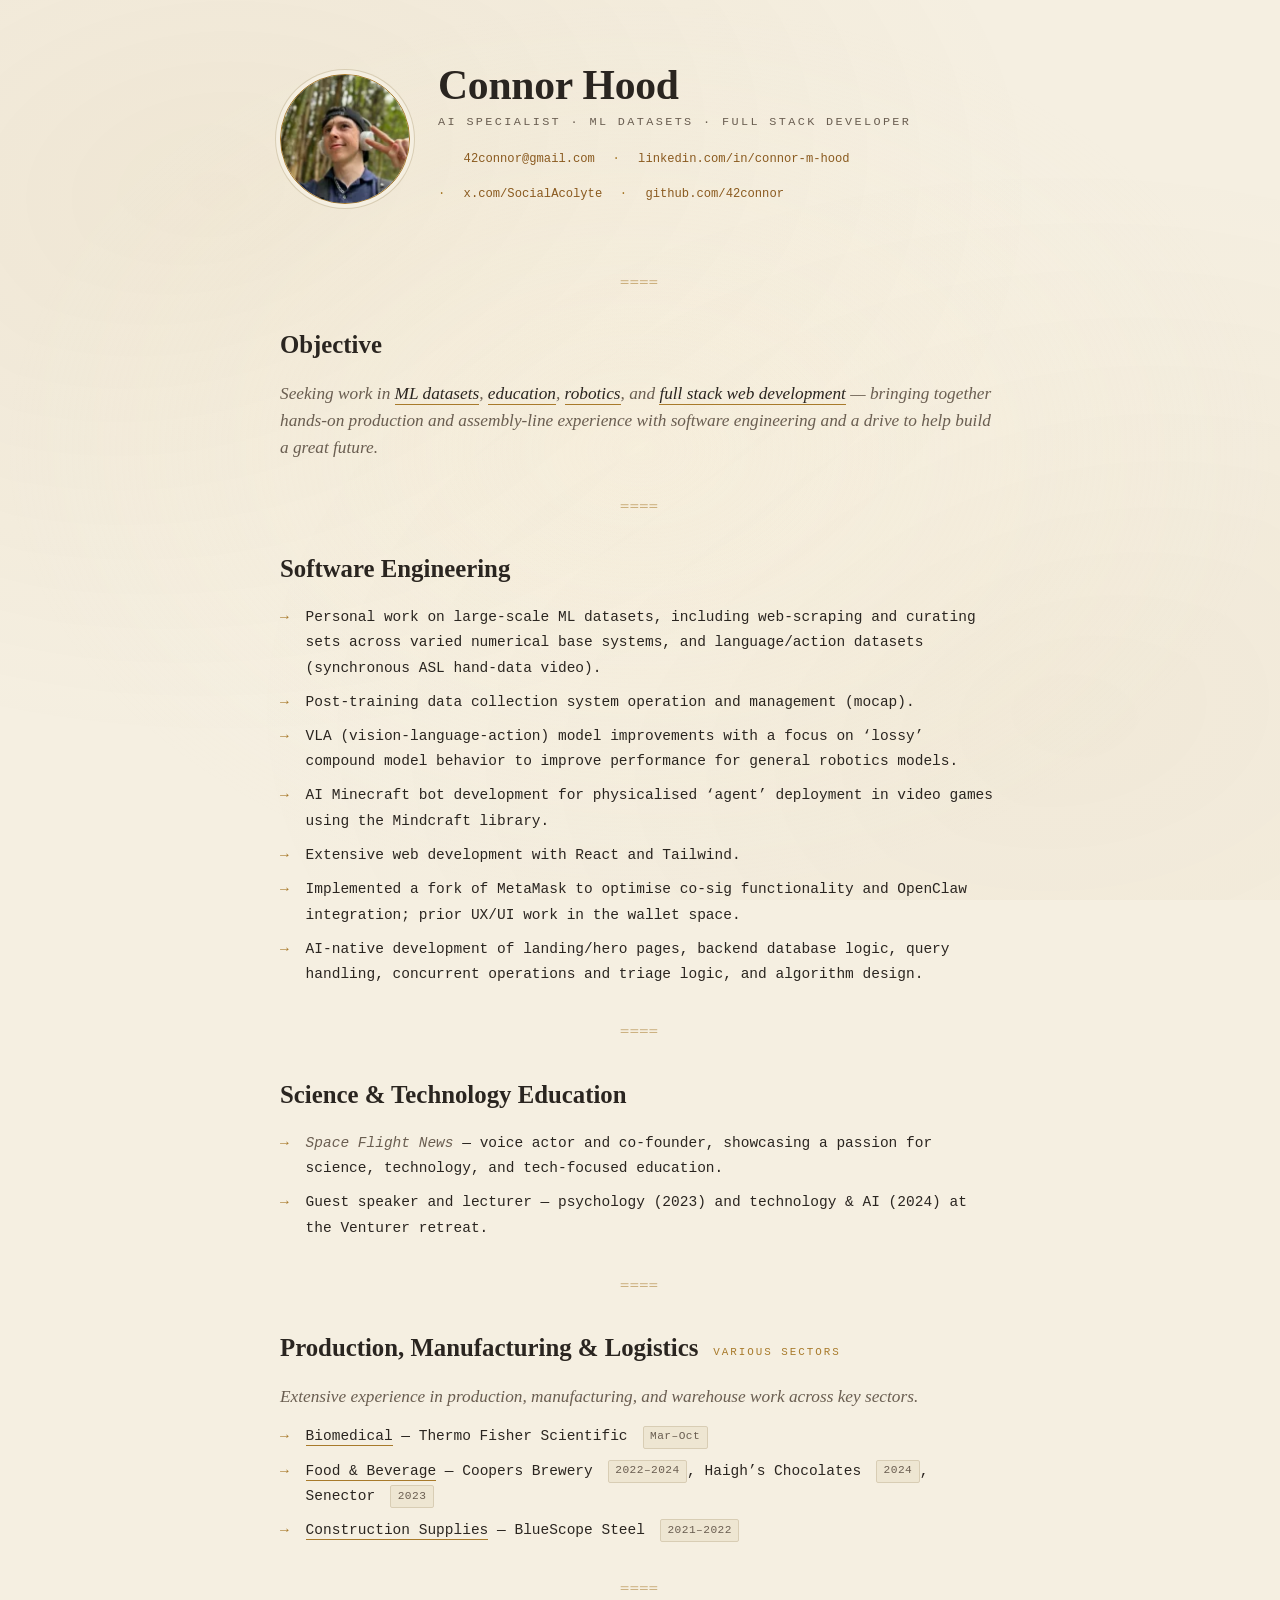
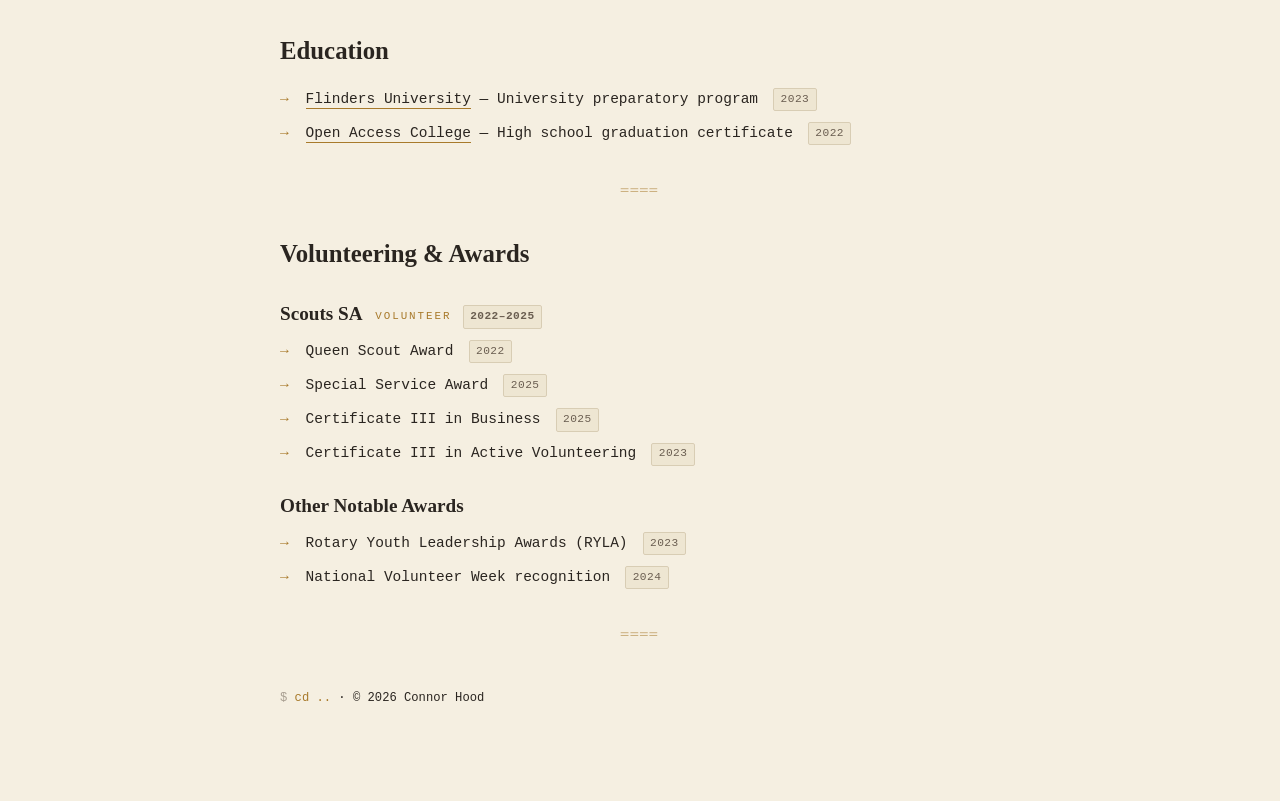
==== index.html @ d0f374c7 "perf+feat: self-host fonts, responsive portrait, generative paint layer Drops the render-blocking fo" ====
<!DOCTYPE html>
<html lang="en">
<head>
    <meta charset="UTF-8">
    <meta name="viewport" content="width=device-width, initial-scale=1.0">
    <title>Connor Hood — CV</title>
    <meta name="description" content="Connor Hood — AI Specialist, ML Datasets &amp; Full Stack Developer.">
    <meta name="theme-color" content="#f5efe1">
    <link rel="preload" href="fonts/jetbrains-mono.woff2" as="font" type="font/woff2" crossorigin>
    <link rel="preload" href="fonts/cormorant-garamond.woff2" as="font" type="font/woff2" crossorigin>
    <link rel="stylesheet" href="style.css">
</head>
<body>
    <div class="ambient" aria-hidden="true"></div>
    <div id="paint" aria-hidden="true"></div>
    <div class="veil" aria-hidden="true"></div>
    <main>
        <header class="masthead">
            <picture>
                <source type="image/webp"
                        srcset="img/profile-130.webp 1x, img/profile-260.webp 2x, img/profile-390.webp 3x">
                <img src="img/profile-260.jpg"
                     srcset="img/profile-130.jpg 1x, img/profile-260.jpg 2x, img/profile-390.jpg 3x"
                     alt="Connor Hood" class="portrait"
                     width="130" height="130"
                     fetchpriority="high" decoding="async">
            </picture>
            <div class="ident">
                <h1>Connor Hood</h1>
                <p class="title">AI Specialist &middot; ML Datasets &middot; Full Stack Developer</p>
                <ul class="contact">
                    <li><a href="mailto:42connor@gmail.com">42connor@gmail.com</a></li>
                    <li><a href="https://www.linkedin.com/in/connor-m-hood/" target="_blank" rel="noopener">linkedin.com/in/connor-m-hood</a></li>
                    <li><a href="https://x.com/SocialAcolyte" target="_blank" rel="noopener">x.com/SocialAcolyte</a></li>
                    <li><a href="https://github.com/42connor" target="_blank" rel="noopener">github.com/42connor</a></li>
                </ul>
            </div>
        </header>

        <hr>

        <section>
            <h2>Objective</h2>
            <p class="note">
                Seeking work in <strong>ML datasets</strong>, <strong>education</strong>, <strong>robotics</strong>,
                and <strong>full stack web development</strong> — bringing together hands-on production and
                assembly-line experience with software engineering and a drive to help build a great future.
            </p>
        </section>

        <hr>

        <section>
            <h2>Software Engineering</h2>
            <ul>
                <li>Personal work on large-scale ML datasets, including web-scraping and curating sets across varied numerical base systems, and language/action datasets (synchronous ASL hand-data video).</li>
                <li>Post-training data collection system operation and management (mocap).</li>
                <li>VLA (vision-language-action) model improvements with a focus on &lsquo;lossy&rsquo; compound model behavior to improve performance for general robotics models.</li>
                <li>AI Minecraft bot development for physicalised &lsquo;agent&rsquo; deployment in video games using the Mindcraft library.</li>
                <li>Extensive web development with React and Tailwind.</li>
                <li>Implemented a fork of MetaMask to optimise co-sig functionality and OpenClaw integration; prior UX/UI work in the wallet space.</li>
                <li>AI-native development of landing/hero pages, backend database logic, query handling, concurrent operations and triage logic, and algorithm design.</li>
            </ul>
        </section>

        <hr>

        <section>
            <h2>Science &amp; Technology Education</h2>
            <ul>
                <li><em>Space Flight News</em> &mdash; voice actor and co-founder, showcasing a passion for science, technology, and tech-focused education.</li>
                <li>Guest speaker and lecturer &mdash; psychology (2023) and technology &amp; AI (2024) at the Venturer retreat.</li>
            </ul>
        </section>

        <hr>

        <section>
            <h2>Production, Manufacturing &amp; Logistics <span class="role">Various sectors</span></h2>
            <p class="note">Extensive experience in production, manufacturing, and warehouse work across key sectors.</p>
            <ul>
                <li><strong>Biomedical</strong> &mdash; Thermo Fisher Scientific <span class="year">Mar–Oct</span></li>
                <li><strong>Food &amp; Beverage</strong> &mdash; Coopers Brewery <span class="year">2022–2024</span>, Haigh&rsquo;s Chocolates <span class="year">2024</span>, Senector <span class="year">2023</span></li>
                <li><strong>Construction Supplies</strong> &mdash; BlueScope Steel <span class="year">2021–2022</span></li>
            </ul>
        </section>

        <hr>

        <section>
            <h2>Education</h2>
            <ul>
                <li><strong>Flinders University</strong> &mdash; University preparatory program <span class="year">2023</span></li>
                <li><strong>Open Access College</strong> &mdash; High school graduation certificate <span class="year">2022</span></li>
            </ul>
        </section>

        <hr>

        <section>
            <h2>Volunteering &amp; Awards</h2>
            <h3>Scouts SA <span class="role">Volunteer</span> <span class="year">2022–2025</span></h3>
            <ul>
                <li>Queen Scout Award <span class="year">2022</span></li>
                <li>Special Service Award <span class="year">2025</span></li>
                <li>Certificate III in Business <span class="year">2025</span></li>
                <li>Certificate III in Active Volunteering <span class="year">2023</span></li>
            </ul>
            <h3>Other Notable Awards</h3>
            <ul>
                <li>Rotary Youth Leadership Awards (RYLA) <span class="year">2023</span></li>
                <li>National Volunteer Week recognition <span class="year">2024</span></li>
            </ul>
        </section>

        <hr>

        <footer>
            <p><a href="#top">cd ..</a> &middot; &copy; 2026 Connor Hood</p>
        </footer>
    </main>
    <script src="hero.js" defer></script>
</body>
</html>
---- style.css ----
/* ── Self-hosted fonts ─────────────────────────────────────────────────────
   Latin subsets pulled from Google Fonts and served from this origin. Both
   families ship as variable fonts, so one file covers every weight the CV
   uses — and dropping fonts.googleapis.com removes a render-blocking
   cross-origin stylesheet plus two TLS handshakes from the critical path.
   Cormorant Garamond & JetBrains Mono are both SIL Open Font License 1.1. */

@font-face {
    font-family: 'Cormorant Garamond';
    font-style: normal;
    font-weight: 300 700;
    font-display: swap;
    src: url(fonts/cormorant-garamond.woff2) format('woff2');
    unicode-range: U+0000-00FF, U+0131, U+0152-0153, U+02BB-02BC, U+02C6, U+02DA, U+02DC, U+0304, U+0308, U+0329, U+2000-206F, U+20AC, U+2122, U+2191, U+2193, U+2212, U+2215, U+FEFF, U+FFFD;
}

@font-face {
    font-family: 'Cormorant Garamond';
    font-style: italic;
    font-weight: 300 700;
    font-display: swap;
    src: url(fonts/cormorant-garamond-italic.woff2) format('woff2');
    unicode-range: U+0000-00FF, U+0131, U+0152-0153, U+02BB-02BC, U+02C6, U+02DA, U+02DC, U+0304, U+0308, U+0329, U+2000-206F, U+20AC, U+2122, U+2191, U+2193, U+2212, U+2215, U+FEFF, U+FFFD;
}

@font-face {
    font-family: 'JetBrains Mono';
    font-style: normal;
    font-weight: 100 800;
    font-display: swap;
    src: url(fonts/jetbrains-mono.woff2) format('woff2');
    unicode-range: U+0000-00FF, U+0131, U+0152-0153, U+02BB-02BC, U+02C6, U+02DA, U+02DC, U+0304, U+0308, U+0329, U+2000-206F, U+20AC, U+2122, U+2191, U+2193, U+2212, U+2215, U+FEFF, U+FFFD;
}

:root {
    --paper: #f5efe1;
    --paper-shade: #ebe2cd;
    --ink: #2a2520;
    --ink-soft: #6a5e51;
    --gold: #a87a2b;
    --gold-soft: #c9a55b;
    --rule: #d8cdb4;
    --link: #8a5a1f;
}

* { margin: 0; padding: 0; box-sizing: border-box; }

html {
    color-scheme: light;
}

@media (prefers-reduced-motion: no-preference) {
    html { scroll-behavior: smooth; }
}

body {
    font-family: 'JetBrains Mono', 'Menlo', 'Consolas', 'Courier New', monospace;
    background: var(--paper);
    color: var(--ink);
    font-size: 14.5px;
    line-height: 1.75;
    -webkit-font-smoothing: antialiased;
    -moz-osx-font-smoothing: grayscale;
    padding: 4rem 1.5rem 5rem;
    position: relative;
}

/* Ambient parchment drift */
.ambient {
    position: fixed;
    inset: 0;
    z-index: -1;
    pointer-events: none;
    background:
        radial-gradient(ellipse at 18% 22%, rgba(168, 122, 43, 0.07), transparent 55%),
        radial-gradient(ellipse at 82% 78%, rgba(168, 122, 43, 0.05), transparent 55%),
        radial-gradient(ellipse at 50% 50%, rgba(255, 248, 230, 0.4), transparent 70%);
}

/* ── Generative paint layer (see hero.js) ──────────────────────────────────
   Fixed behind everything and never interactive. Starts transparent and eases
   in once the painting is flushed, so a visitor never watches it assemble. */
#paint {
    position: fixed;
    inset: 0;
    z-index: -1;
    pointer-events: none;
    opacity: 0;
    transition: opacity 1.1s ease-out;
    contain: strict;
}

#paint.is-painted { opacity: 1; }

/* Reduced motion: no fade, no reveal — just present. */
#paint.is-instant {
    transition: none;
    opacity: 1;
}

#paint canvas {
    display: block;
    width: 100%;
    height: 100%;
}

/* ── Reading-column veil ───────────────────────────────────────────────────
   The watercolor fills bleed a long and deliberately random distance, so no
   amount of placing them "in the gutter" can guarantee they stay off the text
   — brush.clip() constrains strokes and hatch, but not fills. Rather than
   fight that, the column gets a band of paper laid back over the painting.
   Legibility stops depending on the seed, the margins keep their full paint,
   and the result reads as a sheet of paper resting on a painted surface.
   Edges are a wide gradient so there is no visible seam. */
.veil {
    position: fixed;
    inset: 0;
    z-index: -1;
    pointer-events: none;
    opacity: 0;
    transition: opacity 1.1s ease-out;
    /* Solid out to 420px either side of centre — wider than the 360px text
       half-column — so the gradient falloff happens out in the painted gutter
       and never across the text itself. */
    background: linear-gradient(
        to right,
        transparent 0,
        transparent calc(50% - 560px),
        var(--paper) calc(50% - 420px),
        var(--paper) calc(50% + 420px),
        transparent calc(50% + 560px),
        transparent 100%
    );
}

/* Only needed once there is a painting to veil. */
#paint.is-painted ~ .veil { opacity: 0.92; }
#paint.is-instant ~ .veil { transition: none; }

main {
    max-width: 720px;
    margin: 0 auto;
}

/* Masthead */
.masthead {
    display: grid;
    grid-template-columns: 130px 1fr;
    gap: 1.75rem;
    align-items: center;
    padding-bottom: 1.5rem;
}

/* <picture> becomes the grid item; keep it out of the layout's way. */
.masthead > picture {
    display: block;
    line-height: 0;
}

.portrait {
    display: block;
    width: 130px;
    height: 130px;
    object-fit: cover;
    border-radius: 50%;
    border: 1px solid var(--gold);
    box-shadow: 0 0 0 4px var(--paper), 0 0 0 5px var(--rule);
    background: var(--paper-shade);
}

.ident h1 {
    font-family: 'Cormorant Garamond', 'Georgia', serif;
    font-size: 2.6rem;
    font-weight: 600;
    letter-spacing: -0.005em;
    line-height: 1.05;
    margin-bottom: 0.3rem;
    color: var(--ink);
}

.ident .title {
    color: var(--ink-soft);
    font-size: 0.74rem;
    text-transform: uppercase;
    letter-spacing: 0.2em;
    margin-bottom: 1rem;
    font-weight: 500;
}

.contact {
    list-style: none;
    display: flex;
    flex-wrap: wrap;
    gap: 0.3rem 1.1rem;
    font-size: 0.76rem;
}

.contact li::before {
    content: "·  ";
    color: var(--gold);
}

.contact li:first-child::before { content: ""; }

.contact a {
    color: var(--link);
    border-bottom: none;
}

.contact a:hover {
    color: var(--ink);
    border-bottom: 1px solid var(--gold);
}

/* ════ section divider */
hr {
    border: 0;
    height: auto;
    text-align: center;
    margin: 2rem 0 1.75rem;
    overflow: visible;
}

hr::before {
    content: "════";
    color: var(--gold);
    letter-spacing: 0.15em;
    font-size: 0.8rem;
    opacity: 0.6;
}

section { margin-bottom: 0.25rem; }

h2 {
    font-family: 'Cormorant Garamond', 'Georgia', serif;
    font-size: 1.55rem;
    font-weight: 600;
    text-transform: none;
    letter-spacing: 0;
    margin-bottom: 0.9rem;
    color: var(--ink);
}

h3 {
    font-family: 'Cormorant Garamond', 'Georgia', serif;
    font-size: 1.2rem;
    font-weight: 600;
    margin: 1.4rem 0 0.5rem;
    color: var(--ink);
}

/* Mono caps role label, e.g. "Volunteer", "Various sectors" */
.role {
    display: inline-block;
    margin-left: 0.55rem;
    font-family: 'JetBrains Mono', monospace;
    font-size: 0.68rem;
    letter-spacing: 0.18em;
    text-transform: uppercase;
    color: var(--gold);
    font-weight: 500;
    vertical-align: 0.12em;
}

/* Italic intro line above bullets */
.note {
    color: var(--ink-soft);
    font-style: italic;
    margin-bottom: 0.85rem;
    font-family: 'Cormorant Garamond', 'Georgia', serif;
    font-size: 1.08rem;
    line-height: 1.55;
}

p {
    margin-bottom: 0.7rem;
    color: var(--ink);
}

p strong, li strong {
    font-weight: 500;
    color: var(--ink);
    border-bottom: 1px solid var(--gold);
    padding-bottom: 1px;
}

em { color: var(--ink-soft); font-style: italic; }

/* → bulleted lists */
ul {
    list-style: none;
    padding-left: 0;
}

ul li {
    position: relative;
    padding-left: 1.6rem;
    margin-bottom: 0.55rem;
    color: var(--ink);
}

ul li::before {
    content: "→";
    position: absolute;
    left: 0;
    top: 0;
    color: var(--gold);
    font-weight: 500;
}

/* Inline mono year tag */
.year {
    display: inline-block;
    font-family: 'JetBrains Mono', monospace;
    font-size: 0.7rem;
    letter-spacing: 0.04em;
    color: var(--ink-soft);
    background: rgba(168, 122, 43, 0.08);
    border: 1px solid var(--rule);
    padding: 0.05rem 0.4rem;
    border-radius: 2px;
    margin-left: 0.4rem;
    vertical-align: 0.1em;
    white-space: nowrap;
}

/* Links */
a {
    color: var(--link);
    text-decoration: none;
    border-bottom: 1px solid var(--rule);
    transition: color 0.15s, border-color 0.15s;
}

a:hover {
    color: var(--ink);
    border-bottom-color: var(--gold);
}

/* cd .. back link footer */
footer {
    margin-top: 2.5rem;
    text-align: left;
    color: var(--ink-soft);
    font-size: 0.76rem;
}

footer a {
    color: var(--gold);
    border-bottom: none;
    font-family: 'JetBrains Mono', monospace;
}

footer a::before {
    content: "$ ";
    color: var(--ink-soft);
    opacity: 0.55;
}

footer a:hover { color: var(--ink); }

/* Responsive */
@media (max-width: 600px) {
    body { font-size: 14px; padding: 2.5rem 1.25rem 3.5rem; }

    .masthead {
        grid-template-columns: 1fr;
        text-align: center;
        gap: 1rem;
    }

    .portrait {
        width: 110px;
        height: 110px;
        margin: 0 auto;
    }

    .ident h1 { font-size: 2.05rem; }
    .ident .title { letter-spacing: 0.16em; }

    .contact {
        justify-content: center;
        gap: 0.25rem 0.85rem;
    }

    .contact li::before { content: ""; }
}

/* Print */
@media print {
    body { background: #fff; color: #000; padding: 0; font-size: 11pt; }
    main { max-width: none; }
    a { color: #000; border-bottom: none; }
    .portrait { box-shadow: none; border: 1px solid #999; }
    hr::before { color: #999; }
    .role, .year, p strong, li strong { color: #000; background: none; border: none; }
    .ambient, #paint, .veil { display: none; }
}
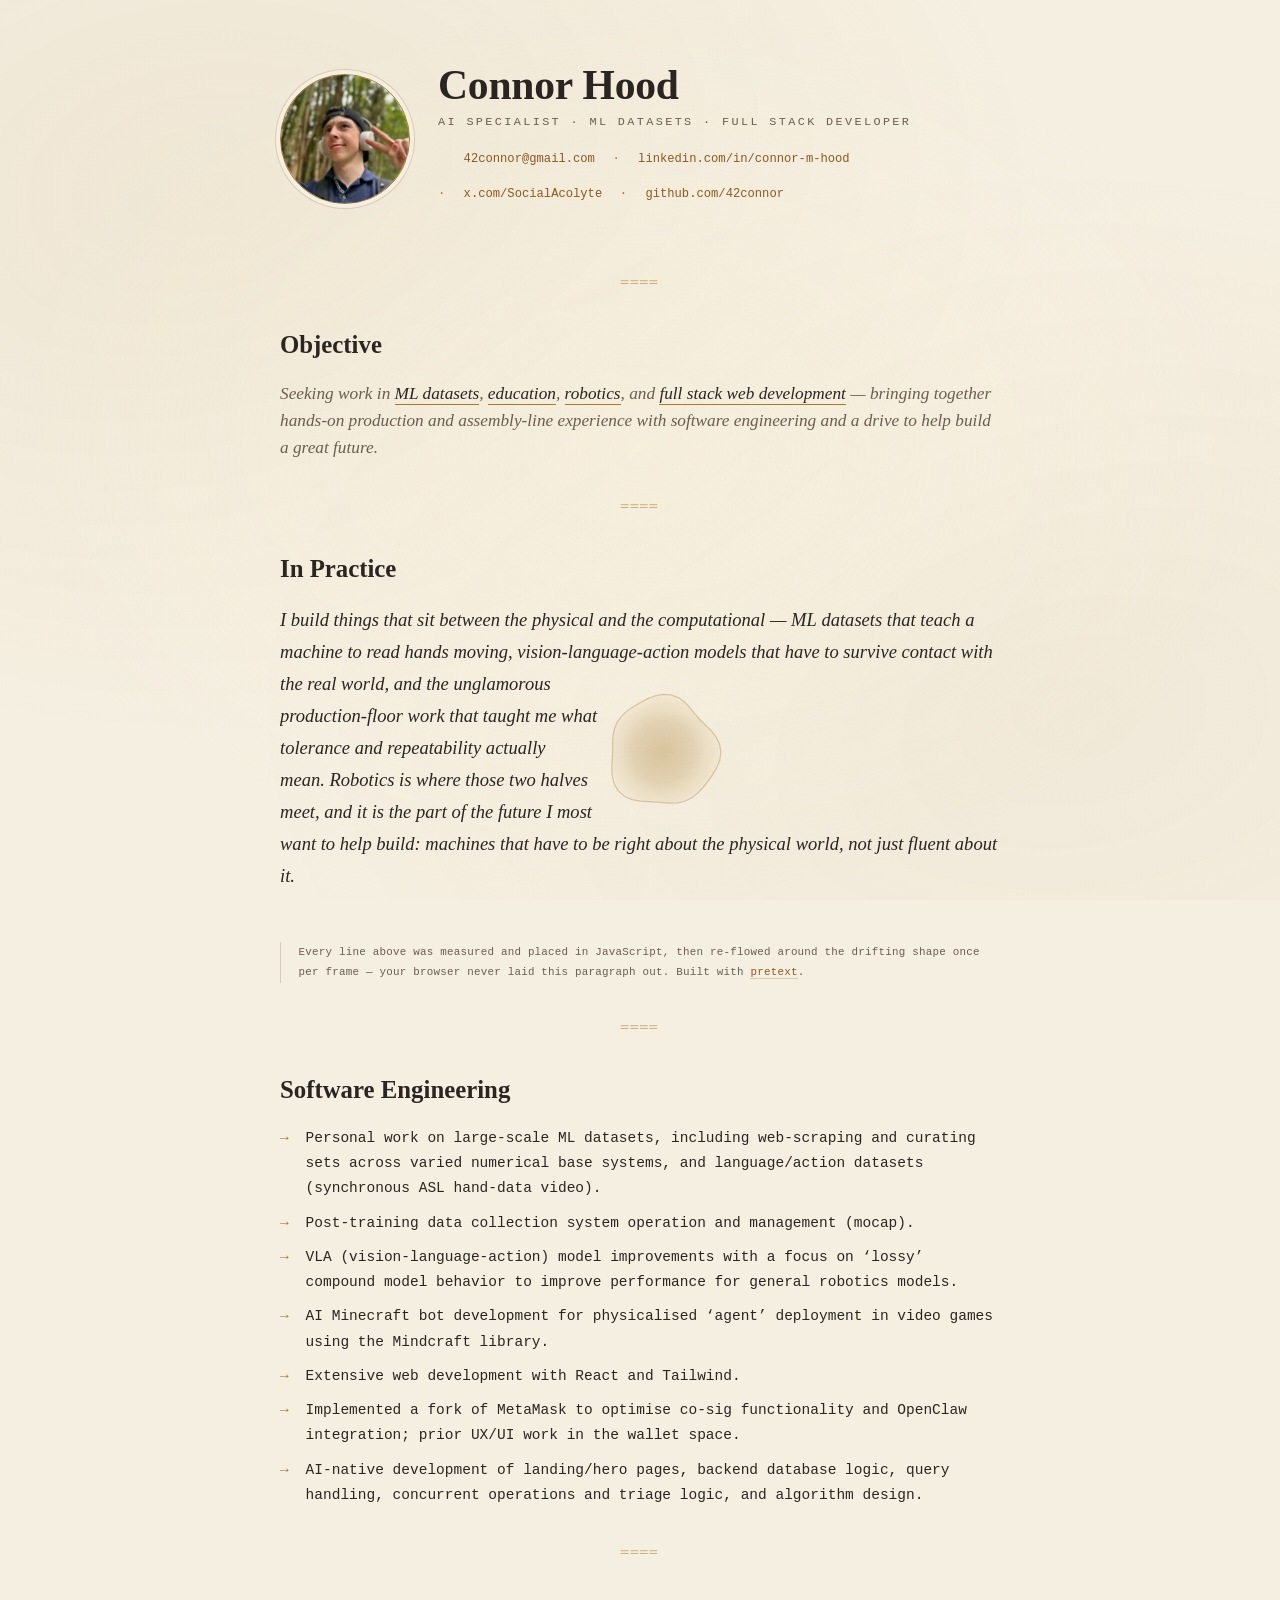
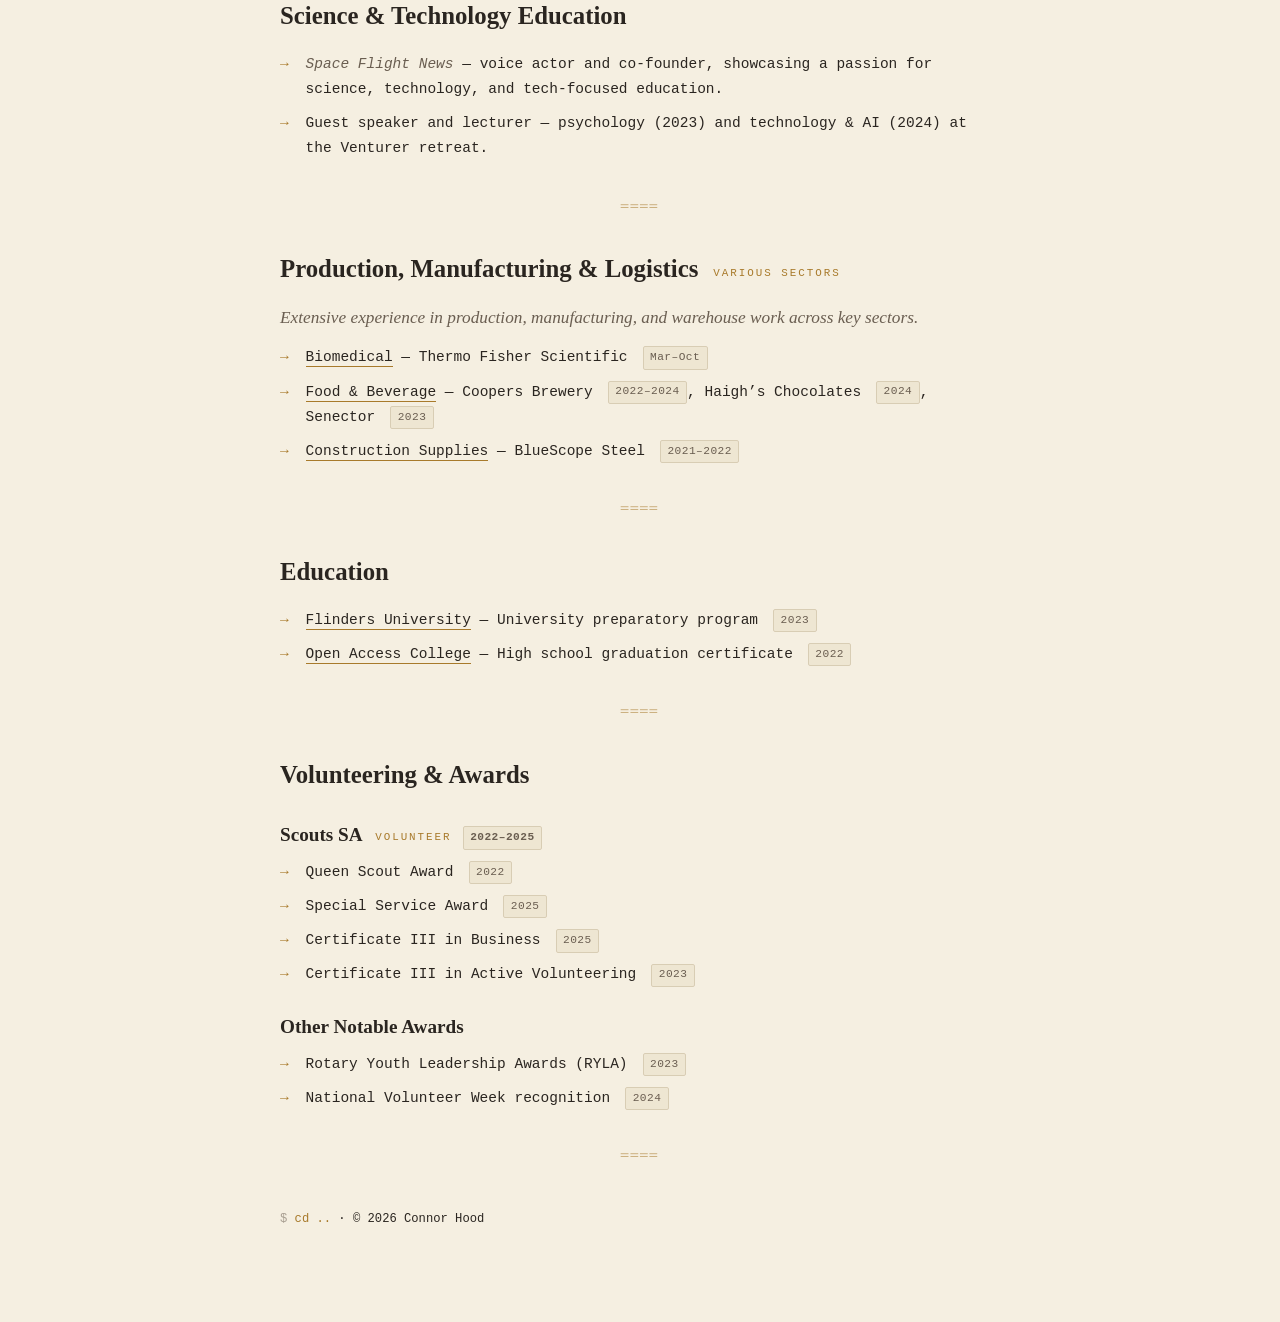
==== commit c5bde67b: "feat: prose that re-flows around a drifting shape, plus drawn paint marks Adds an "In Practice" sect" ====
--- a/index.html
+++ b/index.html
@@ -45,6 +45,27 @@
                 Seeking work in <strong>ML datasets</strong>, <strong>education</strong>, <strong>robotics</strong>,
                 and <strong>full stack web development</strong> — bringing together hands-on production and
                 assembly-line experience with software engineering and a drive to help build a great future.
+            </p>
+        </section>
+
+        <hr>
+
+        <section id="flow" class="flow">
+            <h2>In Practice</h2>
+            <p class="flow-source">
+                I build things that sit between the physical and the computational &mdash; ML datasets
+                that teach a machine to read hands moving, vision-language-action models that have to
+                survive contact with the real world, and the unglamorous production-floor work that
+                taught me what tolerance and repeatability actually mean. Robotics is where those two
+                halves meet, and it is the part of the future I most want to help build: machines that
+                have to be right about the physical world, not just fluent about it.
+            </p>
+            <!-- Only shown once pretext has actually taken the layout over, so the
+                 claim stays true in the fallback case. -->
+            <p class="flow-note">
+                Every line above was measured and placed in JavaScript, then re-flowed around the
+                drifting shape once per frame &mdash; your browser never laid this paragraph out.
+                Built with <a href="https://github.com/chenglou/pretext" target="_blank" rel="noopener">pretext</a>.
             </p>
         </section>
 
@@ -120,5 +141,6 @@
         </footer>
     </main>
     <script src="hero.js" defer></script>
+    <script type="module" src="pretext.js"></script>
 </body>
 </html>
--- a/style.css
+++ b/style.css
@@ -359,6 +359,62 @@
 
 footer a:hover { color: var(--ink); }
 
+/* ── Flowed paragraph (see pretext.js) ─────────────────────────────────────
+   The source <p> is the real content and stays in the DOM for selection,
+   screen readers, ctrl+F, print, and the no-JS case. Once pretext has laid
+   the text out in userland, the canvas takes over visually and the <p> is
+   moved out of sight — not out of the accessibility tree. */
+.flow {
+    position: relative;
+}
+
+.flow-source {
+    font-family: 'Cormorant Garamond', 'Georgia', serif;
+    font-size: 1.16rem;
+    font-style: italic;
+    font-weight: 400;
+    line-height: 1.72;
+    color: var(--ink);
+    margin-bottom: 0;
+}
+
+.flow-canvas {
+    display: none;
+}
+
+/* Reads as a footnote to the trick, and only exists while the trick is on. */
+.flow-note {
+    display: none;
+    margin-top: 1.1rem;
+    font-family: 'JetBrains Mono', monospace;
+    font-size: 0.68rem;
+    line-height: 1.85;
+    letter-spacing: 0.02em;
+    color: var(--ink-soft);
+    padding-left: 1.1rem;
+    border-left: 1px solid var(--rule);
+}
+
+.flow.is-flowing .flow-note {
+    display: block;
+}
+
+.flow.is-flowing .flow-canvas {
+    display: block;
+    width: 100%;
+}
+
+.flow.is-flowing .flow-source {
+    position: absolute;
+    width: 1px;
+    height: 1px;
+    overflow: hidden;
+    clip-path: inset(50%);
+    margin: 0;
+    padding: 0;
+    border: 0;
+}
+
 /* Responsive */
 @media (max-width: 600px) {
     body { font-size: 14px; padding: 2.5rem 1.25rem 3.5rem; }
@@ -395,4 +451,17 @@
     hr::before { color: #999; }
     .role, .year, p strong, li strong { color: #000; background: none; border: none; }
     .ambient, #paint, .veil { display: none; }
-}
+
+    /* Hand the real paragraph back to the printer. The footnote goes with the
+       canvas — on paper nothing was laid out per frame. */
+    .flow.is-flowing .flow-canvas { display: none; }
+    .flow-note, .flow.is-flowing .flow-note { display: none; }
+    .flow.is-flowing .flow-source {
+        position: static;
+        width: auto;
+        height: auto;
+        overflow: visible;
+        clip-path: none;
+    }
+    .flow-source { font-size: 11pt; }
+}
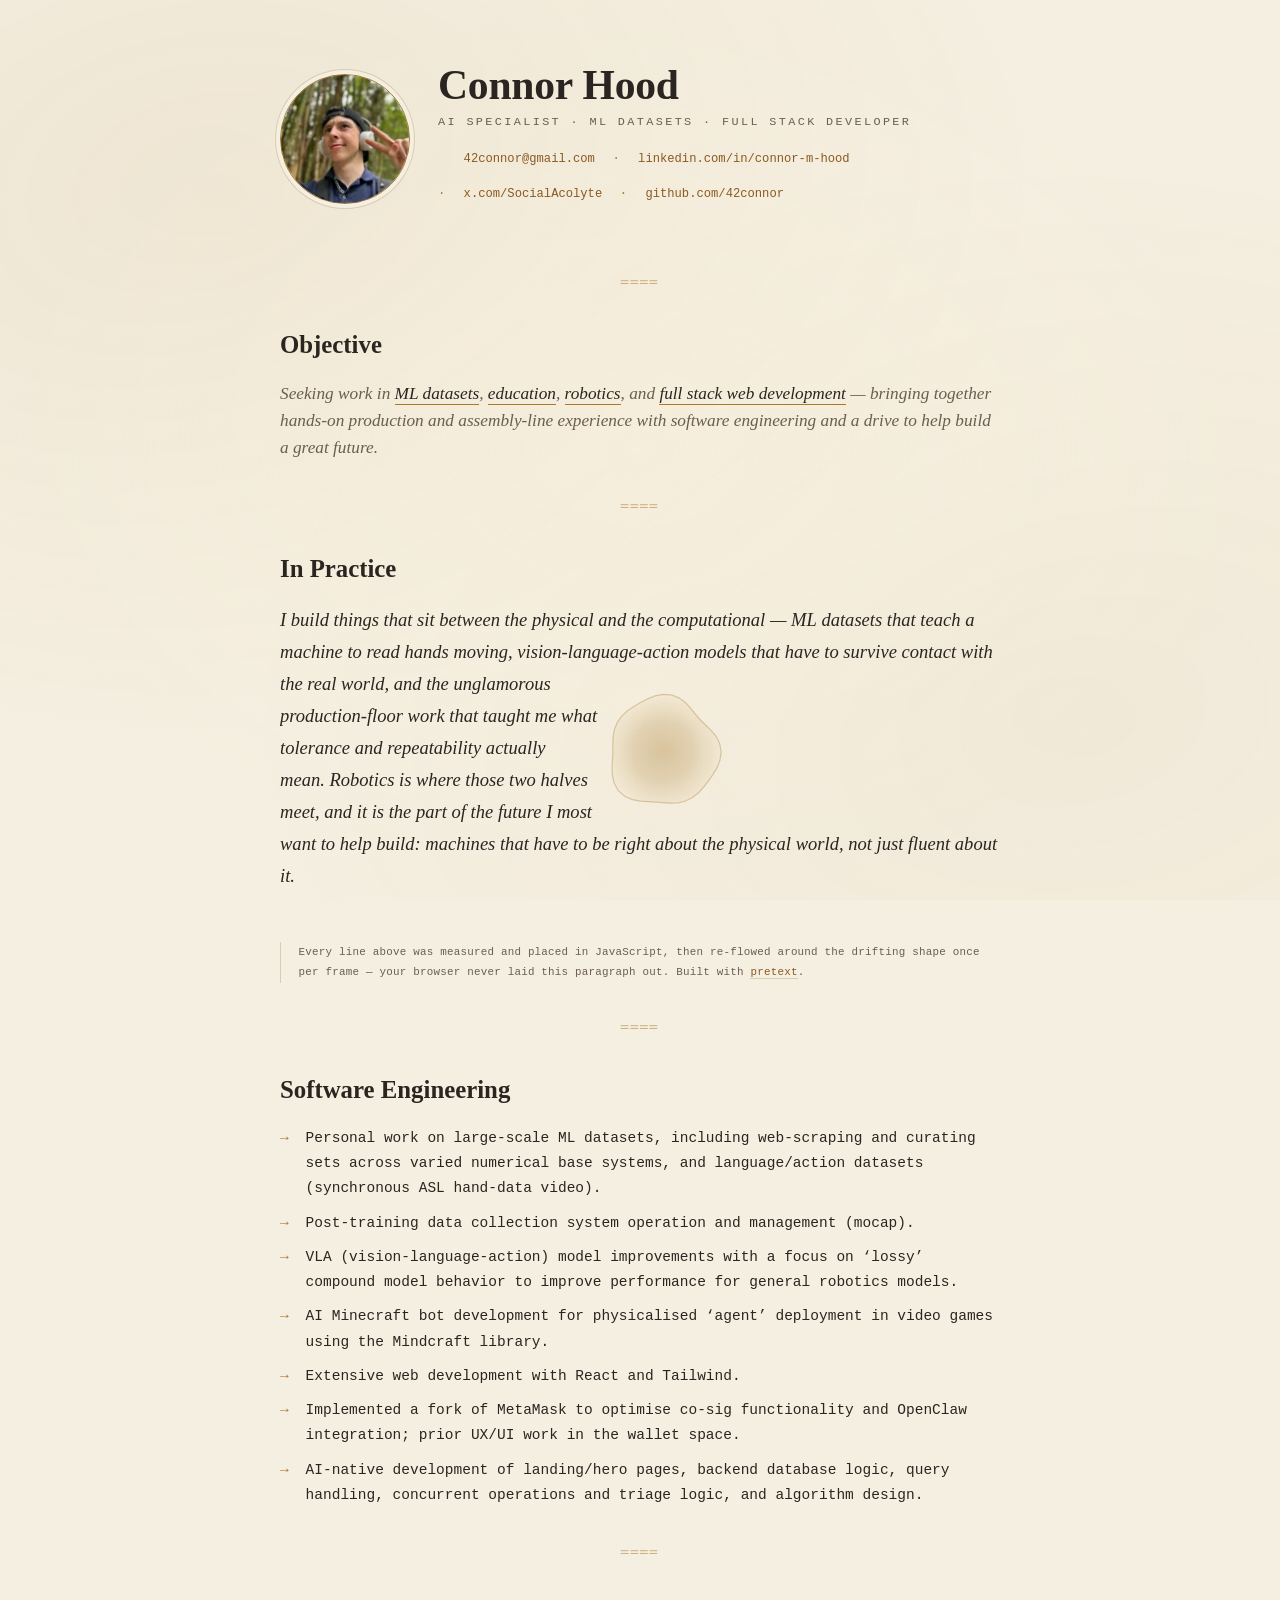
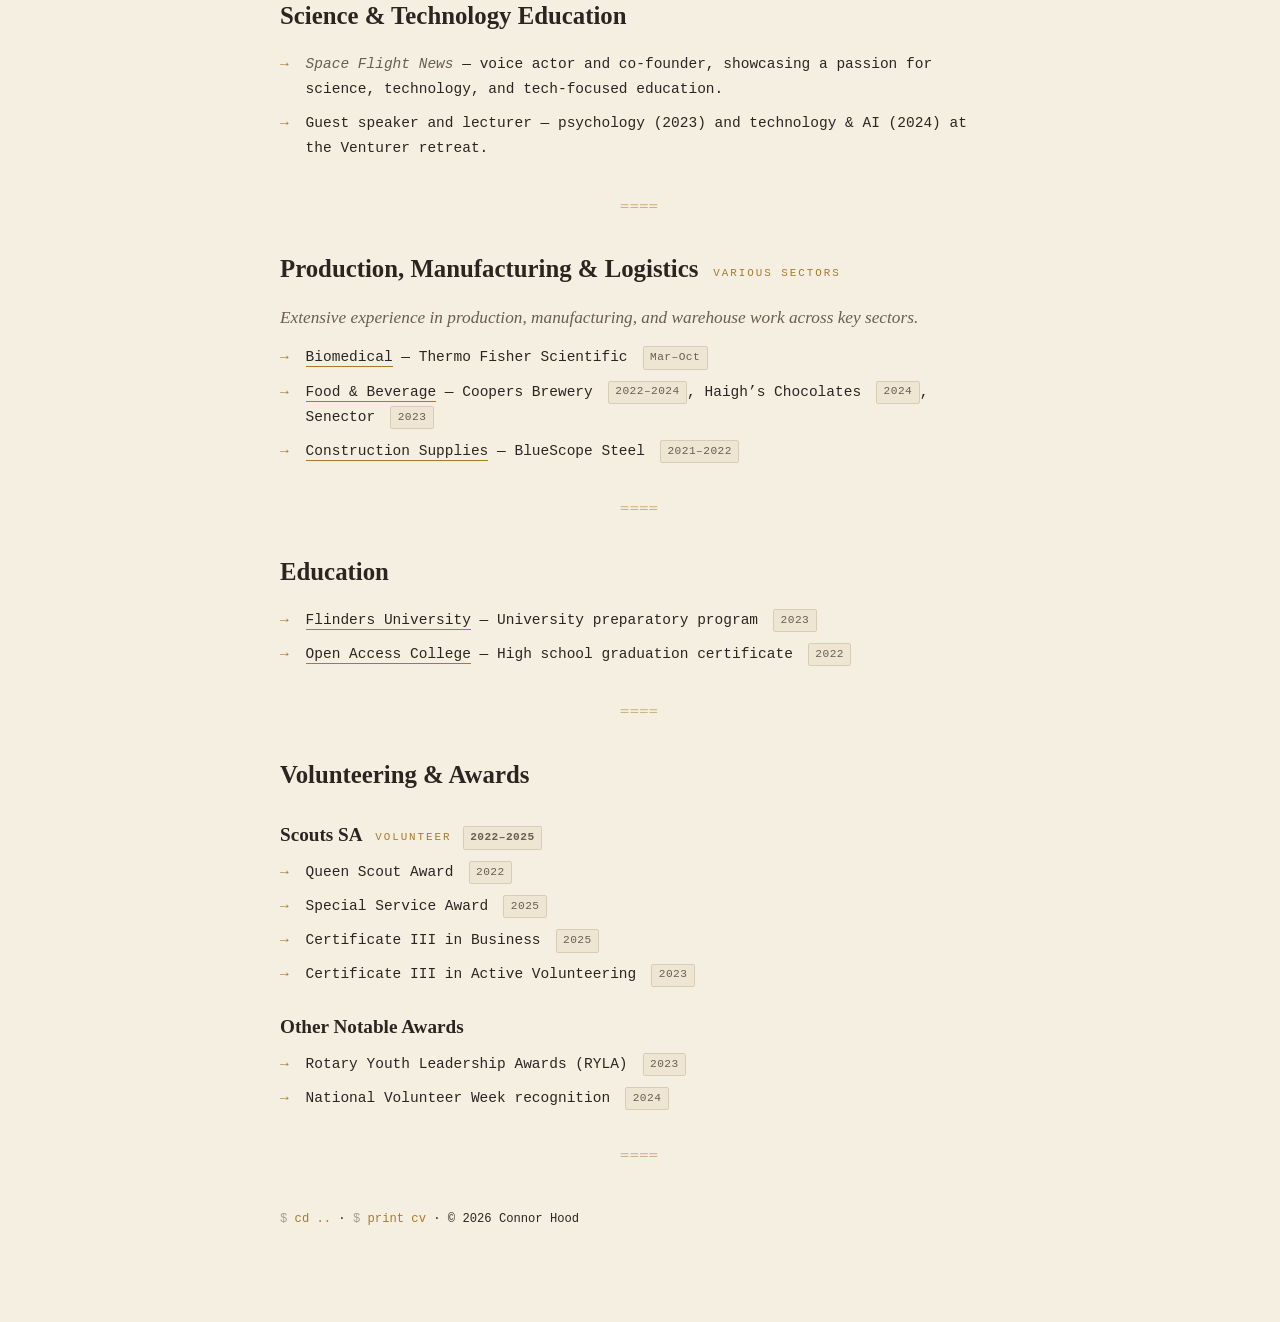
==== commit 2dc2b73a: "feat: share card, favicon, print action, and typographic polish The page is linked from X and Linked" ====
--- a/index.html
+++ b/index.html
@@ -6,11 +6,34 @@
     <title>Connor Hood — CV</title>
     <meta name="description" content="Connor Hood — AI Specialist, ML Datasets &amp; Full Stack Developer.">
     <meta name="theme-color" content="#f5efe1">
+    <link rel="canonical" href="https://42connor.github.io/">
+    <link rel="icon" href="favicon.svg" type="image/svg+xml">
+
+    <!-- Shared on X and LinkedIn, so the card matters as much as the page. -->
+    <meta property="og:type" content="profile">
+    <meta property="og:site_name" content="Connor Hood">
+    <meta property="og:title" content="Connor Hood — AI Specialist, ML Datasets &amp; Robotics">
+    <meta property="og:description" content="ML datasets, vision-language-action models, and full stack web development — with hands-on production and assembly-line experience behind it.">
+    <meta property="og:url" content="https://42connor.github.io/">
+    <meta property="og:image" content="https://42connor.github.io/og-card.png">
+    <meta property="og:image:type" content="image/png">
+    <meta property="og:image:width" content="1200">
+    <meta property="og:image:height" content="630">
+    <meta property="og:image:alt" content="Connor Hood — AI Specialist, ML Datasets and Full Stack Developer">
+    <meta name="twitter:card" content="summary_large_image">
+    <meta name="twitter:creator" content="@SocialAcolyte">
+    <meta name="twitter:title" content="Connor Hood — AI Specialist, ML Datasets &amp; Robotics">
+    <meta name="twitter:description" content="ML datasets, vision-language-action models, and full stack web development — with hands-on production and assembly-line experience behind it.">
+    <meta name="twitter:image" content="https://42connor.github.io/og-card.png">
+
+    <!-- The italic face sets .note, which is above the fold; without this it
+         arrives after the roman and the intro line visibly swaps. -->
     <link rel="preload" href="fonts/jetbrains-mono.woff2" as="font" type="font/woff2" crossorigin>
     <link rel="preload" href="fonts/cormorant-garamond.woff2" as="font" type="font/woff2" crossorigin>
+    <link rel="preload" href="fonts/cormorant-garamond-italic.woff2" as="font" type="font/woff2" crossorigin>
     <link rel="stylesheet" href="style.css">
 </head>
-<body>
+<body id="top">
     <div class="ambient" aria-hidden="true"></div>
     <div id="paint" aria-hidden="true"></div>
     <div class="veil" aria-hidden="true"></div>
@@ -137,10 +160,33 @@
         <hr>
 
         <footer>
-            <p><a href="#top">cd ..</a> &middot; &copy; 2026 Connor Hood</p>
+            <p><a href="#top">cd ..</a> &middot; <button type="button" id="print" class="shell">print cv</button> &middot; &copy; 2026 Connor Hood</p>
         </footer>
     </main>
+    <script type="application/ld+json">
+    {
+        "@context": "https://schema.org",
+        "@type": "Person",
+        "name": "Connor Hood",
+        "url": "https://42connor.github.io/",
+        "image": "https://42connor.github.io/img/profile-390.jpg",
+        "email": "mailto:42connor@gmail.com",
+        "jobTitle": "AI Specialist",
+        "sameAs": [
+            "https://github.com/42connor",
+            "https://www.linkedin.com/in/connor-m-hood/",
+            "https://x.com/SocialAcolyte"
+        ]
+    }
+    </script>
     <script src="hero.js" defer></script>
     <script type="module" src="pretext.js"></script>
+    <script>
+        /* The print stylesheet already produces a clean one-page CV, so this is
+           the whole feature. */
+        document.getElementById('print').addEventListener('click', function () {
+            window.print();
+        });
+    </script>
 </body>
 </html>
--- a/style.css
+++ b/style.css
@@ -231,6 +231,12 @@
 
 section { margin-bottom: 0.25rem; }
 
+/* Native balancing beats anything hand-rolled here: `balance` keeps headings
+   from dropping a single word onto a second line, `pretty` stops paragraphs
+   ending in an orphan. Both are progressive — older engines just ignore them. */
+h1, h2, h3, .title { text-wrap: balance; }
+p, li { text-wrap: pretty; }
+
 h2 {
     font-family: 'Cormorant Garamond', 'Georgia', serif;
     font-size: 1.55rem;
@@ -351,13 +357,33 @@
     font-family: 'JetBrains Mono', monospace;
 }
 
-footer a::before {
+footer a::before,
+footer .shell::before {
     content: "$ ";
     color: var(--ink-soft);
     opacity: 0.55;
 }
 
 footer a:hover { color: var(--ink); }
+
+/* A button, because it performs an action — dressed as a shell command so the
+   footer still reads as one line of terminal. */
+footer .shell {
+    font: inherit;
+    font-family: 'JetBrains Mono', monospace;
+    color: var(--gold);
+    background: none;
+    border: 0;
+    padding: 0;
+    cursor: pointer;
+}
+
+footer .shell:hover { color: var(--ink); }
+
+footer .shell:focus-visible {
+    outline: 1px solid var(--gold);
+    outline-offset: 3px;
+}
 
 /* ── Flowed paragraph (see pretext.js) ─────────────────────────────────────
    The source <p> is the real content and stays in the DOM for selection,
@@ -450,7 +476,7 @@
     .portrait { box-shadow: none; border: 1px solid #999; }
     hr::before { color: #999; }
     .role, .year, p strong, li strong { color: #000; background: none; border: none; }
-    .ambient, #paint, .veil { display: none; }
+    .ambient, #paint, .veil, footer .shell { display: none; }
 
     /* Hand the real paragraph back to the printer. The footnote goes with the
        canvas — on paper nothing was laid out per frame. */
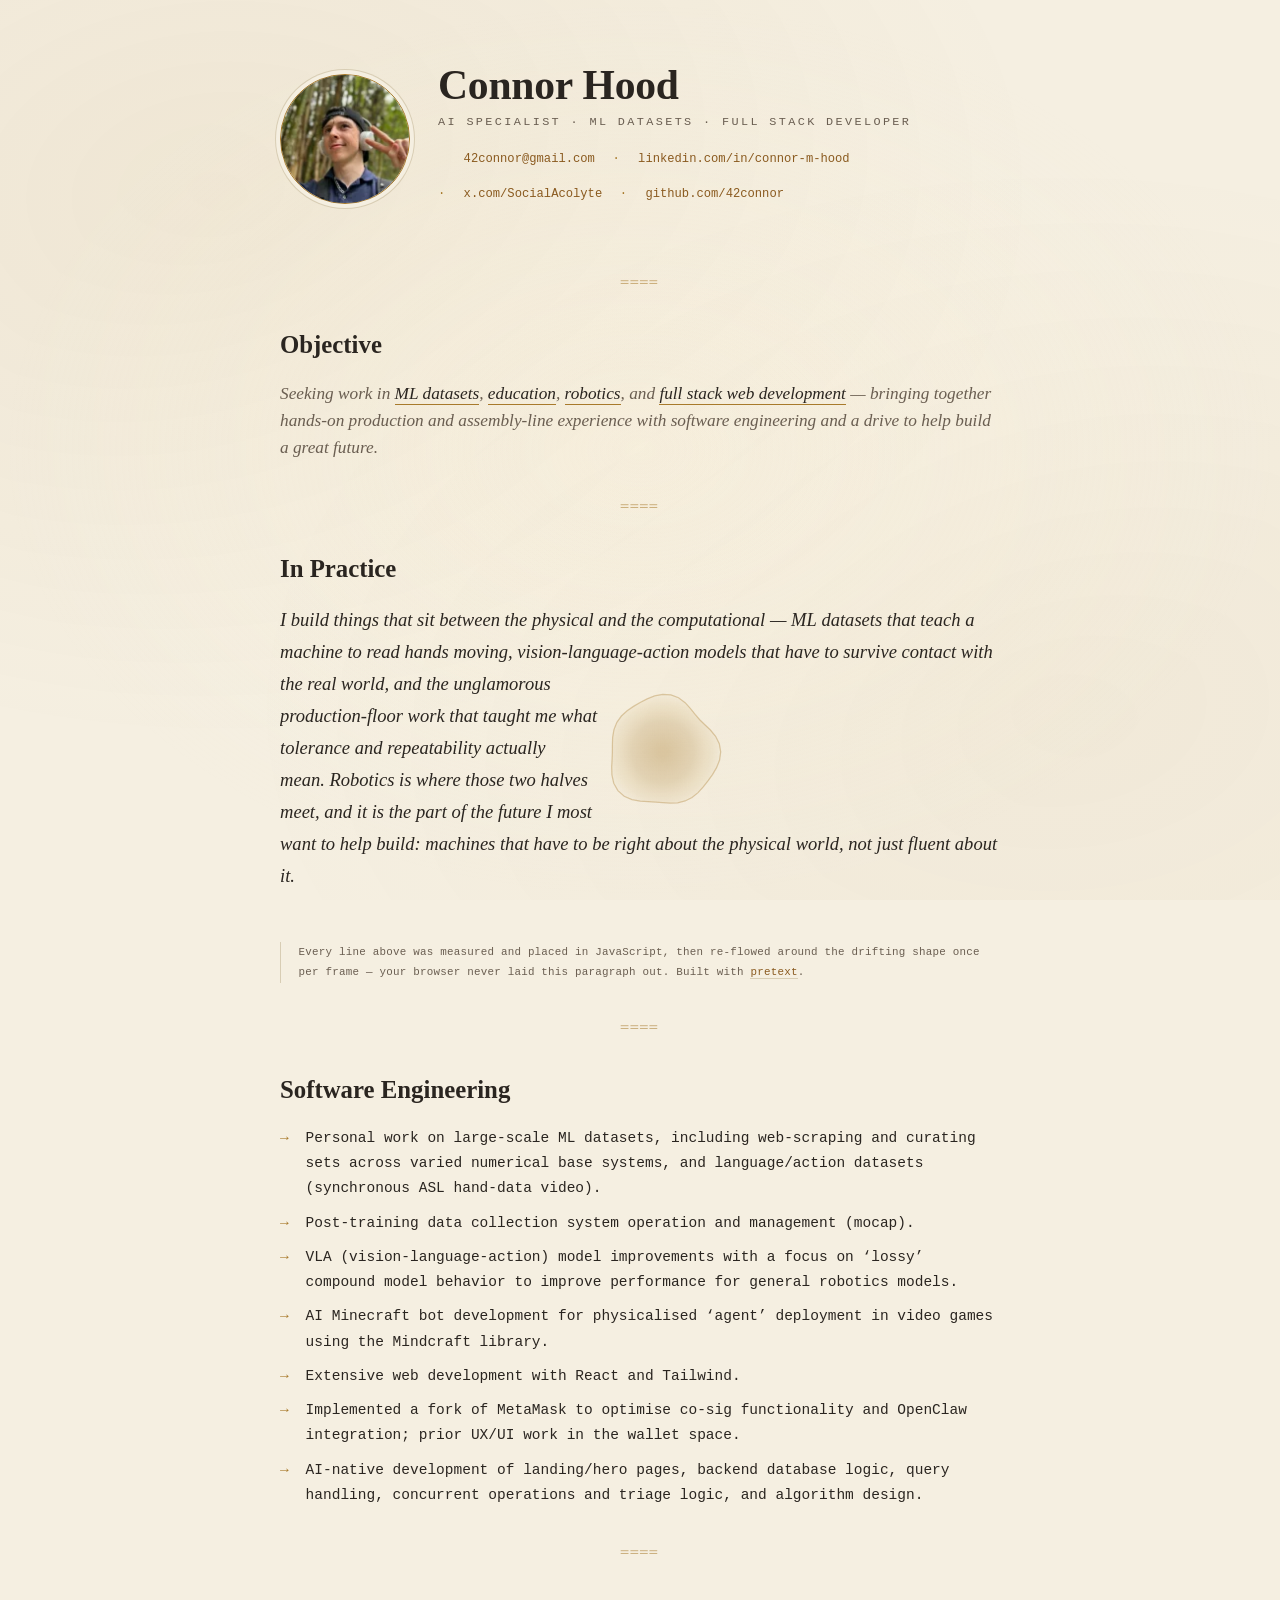
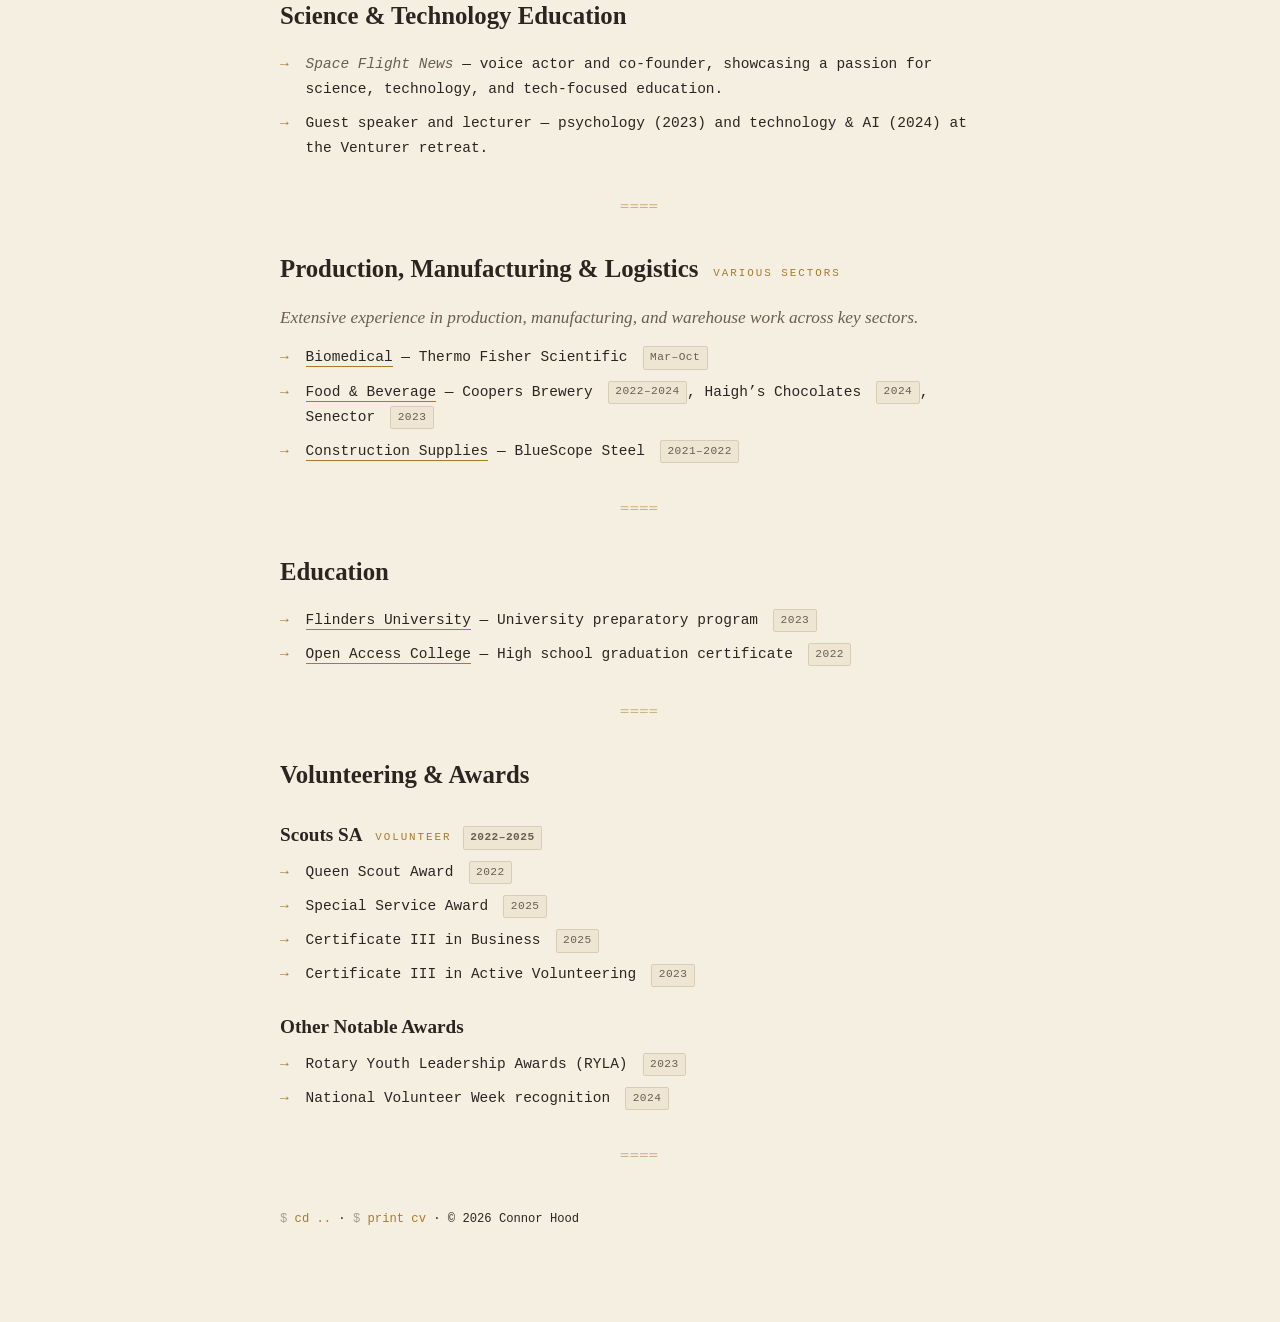
==== commit 5a398e3e: "feat: let visitors reroll the painting The marginalia is generative, so every load already draws a d" ====
--- a/index.html
+++ b/index.html
@@ -160,7 +160,11 @@
         <hr>
 
         <footer>
-            <p><a href="#top">cd ..</a> &middot; <button type="button" id="print" class="shell">print cv</button> &middot; &copy; 2026 Connor Hood</p>
+            <!-- The repaint control stays hidden until hero.js has actually got a
+                 painting on screen, so it is never offered where it would do
+                 nothing. The separator lives inside the wrapper to avoid a
+                 dangling middot. -->
+            <p><a href="#top">cd ..</a> &middot; <button type="button" id="print" class="shell">print cv</button><span id="repaint-wrap" hidden> &middot; <button type="button" id="repaint" class="shell">repaint</button></span> &middot; &copy; 2026 Connor Hood</p>
         </footer>
     </main>
     <script type="application/ld+json">
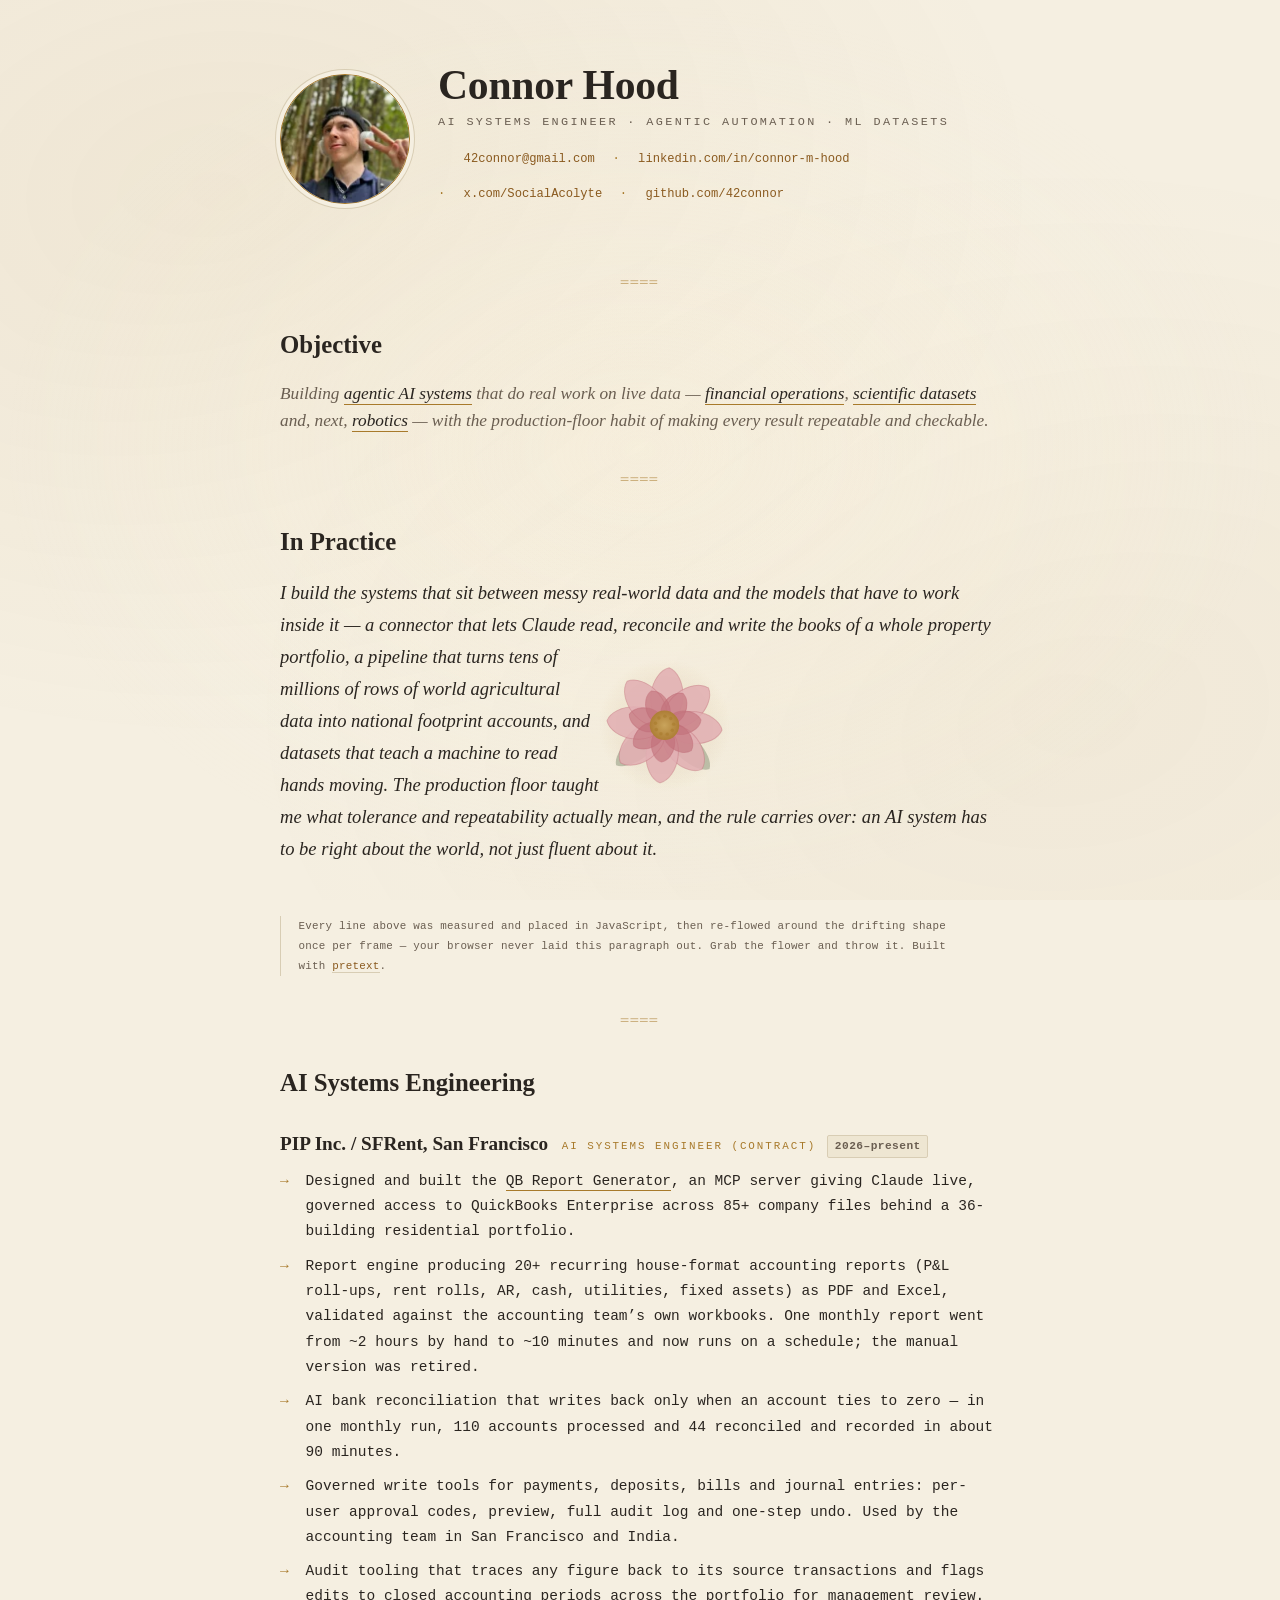
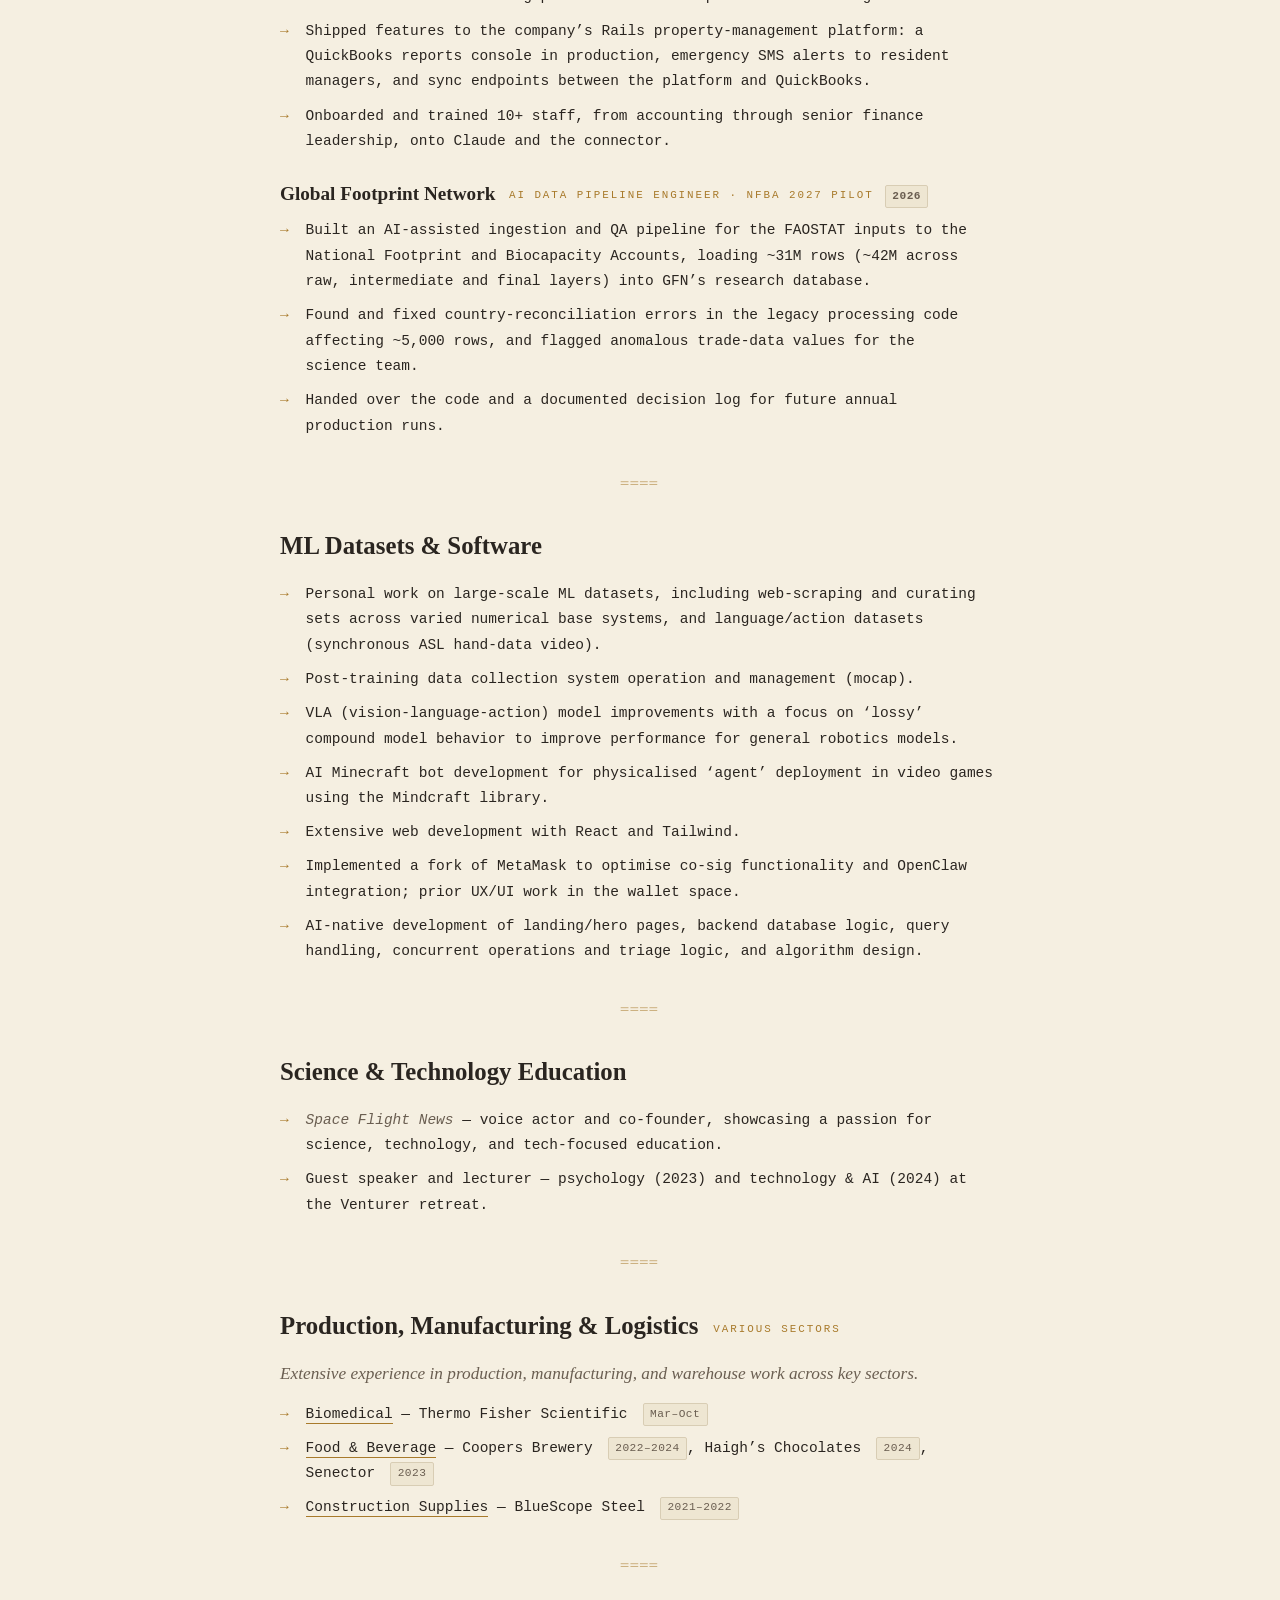
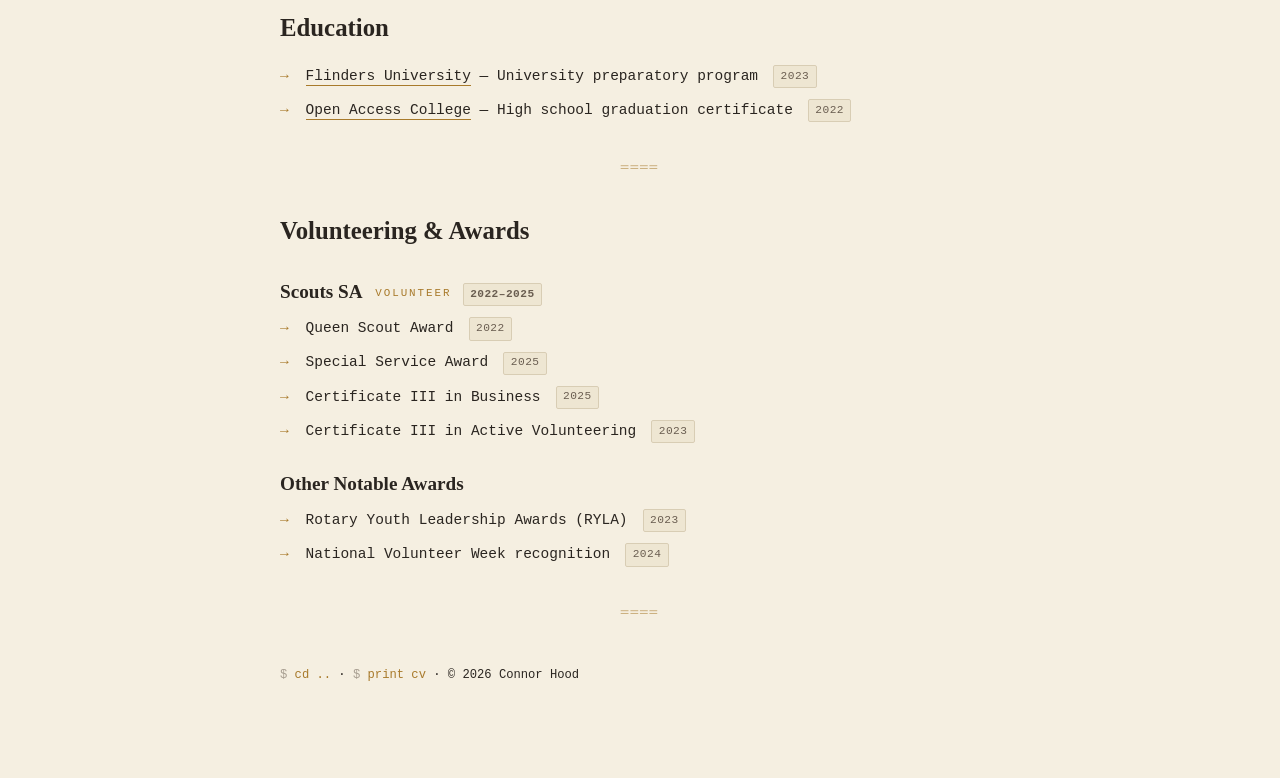
==== commit 3bc02823: "CV: lead with applied AI systems; add SFRent/PIP and GFN work New AI Systems Engineering section (Qu" ====
--- a/index.html
+++ b/index.html
@@ -4,7 +4,7 @@
     <meta charset="UTF-8">
     <meta name="viewport" content="width=device-width, initial-scale=1.0">
     <title>Connor Hood — CV</title>
-    <meta name="description" content="Connor Hood — AI Specialist, ML Datasets &amp; Full Stack Developer.">
+    <meta name="description" content="Connor Hood — AI Systems Engineer: agentic automation on live financial and scientific data, ML datasets and full stack development.">
     <meta name="theme-color" content="#f5efe1">
     <link rel="canonical" href="https://42connor.github.io/">
     <link rel="icon" href="favicon.svg" type="image/svg+xml">
@@ -12,18 +12,18 @@
     <!-- Shared on X and LinkedIn, so the card matters as much as the page. -->
     <meta property="og:type" content="profile">
     <meta property="og:site_name" content="Connor Hood">
-    <meta property="og:title" content="Connor Hood — AI Specialist, ML Datasets &amp; Robotics">
-    <meta property="og:description" content="ML datasets, vision-language-action models, and full stack web development — with hands-on production and assembly-line experience behind it.">
+    <meta property="og:title" content="Connor Hood — AI Systems Engineer">
+    <meta property="og:description" content="Agentic AI systems on live financial and scientific data &mdash; a Claude&ndash;QuickBooks connector that runs a property portfolio&rsquo;s reporting and reconciliation, and an AI data pipeline for Global Footprint Network.">
     <meta property="og:url" content="https://42connor.github.io/">
     <meta property="og:image" content="https://42connor.github.io/og-card.png">
     <meta property="og:image:type" content="image/png">
     <meta property="og:image:width" content="1200">
     <meta property="og:image:height" content="630">
-    <meta property="og:image:alt" content="Connor Hood — AI Specialist, ML Datasets and Full Stack Developer">
+    <meta property="og:image:alt" content="Connor Hood — AI Systems Engineer, Agentic Automation and ML Datasets">
     <meta name="twitter:card" content="summary_large_image">
     <meta name="twitter:creator" content="@SocialAcolyte">
-    <meta name="twitter:title" content="Connor Hood — AI Specialist, ML Datasets &amp; Robotics">
-    <meta name="twitter:description" content="ML datasets, vision-language-action models, and full stack web development — with hands-on production and assembly-line experience behind it.">
+    <meta name="twitter:title" content="Connor Hood — AI Systems Engineer">
+    <meta name="twitter:description" content="Agentic AI systems on live financial and scientific data &mdash; a Claude&ndash;QuickBooks connector that runs a property portfolio&rsquo;s reporting and reconciliation, and an AI data pipeline for Global Footprint Network.">
     <meta name="twitter:image" content="https://42connor.github.io/og-card.png">
 
     <!-- The italic face sets .note, which is above the fold; without this it
@@ -36,7 +36,6 @@
 <body id="top">
     <div class="ambient" aria-hidden="true"></div>
     <div id="paint" aria-hidden="true"></div>
-    <div class="veil" aria-hidden="true"></div>
     <main>
         <header class="masthead">
             <picture>
@@ -50,7 +49,7 @@
             </picture>
             <div class="ident">
                 <h1>Connor Hood</h1>
-                <p class="title">AI Specialist &middot; ML Datasets &middot; Full Stack Developer</p>
+                <p class="title">AI Systems Engineer &middot; Agentic Automation &middot; ML Datasets</p>
                 <ul class="contact">
                     <li><a href="mailto:42connor@gmail.com">42connor@gmail.com</a></li>
                     <li><a href="https://www.linkedin.com/in/connor-m-hood/" target="_blank" rel="noopener">linkedin.com/in/connor-m-hood</a></li>
@@ -65,9 +64,10 @@
         <section>
             <h2>Objective</h2>
             <p class="note">
-                Seeking work in <strong>ML datasets</strong>, <strong>education</strong>, <strong>robotics</strong>,
-                and <strong>full stack web development</strong> — bringing together hands-on production and
-                assembly-line experience with software engineering and a drive to help build a great future.
+                Building <strong>agentic AI systems</strong> that do real work on live data &mdash;
+                <strong>financial operations</strong>, <strong>scientific datasets</strong> and, next,
+                <strong>robotics</strong> &mdash; with the production-floor habit of making every result
+                repeatable and checkable.
             </p>
         </section>
 
@@ -76,18 +76,20 @@
         <section id="flow" class="flow">
             <h2>In Practice</h2>
             <p class="flow-source">
-                I build things that sit between the physical and the computational &mdash; ML datasets
-                that teach a machine to read hands moving, vision-language-action models that have to
-                survive contact with the real world, and the unglamorous production-floor work that
-                taught me what tolerance and repeatability actually mean. Robotics is where those two
-                halves meet, and it is the part of the future I most want to help build: machines that
-                have to be right about the physical world, not just fluent about it.
+                I build the systems that sit between messy real-world data and the models that have to
+                work inside it &mdash; a connector that lets Claude read, reconcile and write the books of
+                a whole property portfolio, a pipeline that turns tens of millions of rows of world
+                agricultural data into national footprint accounts, and datasets that teach a machine to
+                read hands moving. The production floor taught me what tolerance and repeatability
+                actually mean, and the rule carries over: an AI system has to be right about the world,
+                not just fluent about it.
             </p>
             <!-- Only shown once pretext has actually taken the layout over, so the
                  claim stays true in the fallback case. -->
             <p class="flow-note">
                 Every line above was measured and placed in JavaScript, then re-flowed around the
                 drifting shape once per frame &mdash; your browser never laid this paragraph out.
+                Grab the flower and throw it.
                 Built with <a href="https://github.com/chenglou/pretext" target="_blank" rel="noopener">pretext</a>.
             </p>
         </section>
@@ -95,7 +97,29 @@
         <hr>
 
         <section>
-            <h2>Software Engineering</h2>
+            <h2>AI Systems Engineering</h2>
+            <h3>PIP Inc. / SFRent, San Francisco <span class="role">AI Systems Engineer (contract)</span> <span class="year">2026&ndash;present</span></h3>
+            <ul>
+                <li>Designed and built the <strong>QB Report Generator</strong>, an MCP server giving Claude live, governed access to QuickBooks Enterprise across 85+ company files behind a 36-building residential portfolio.</li>
+                <li>Report engine producing 20+ recurring house-format accounting reports (P&amp;L roll-ups, rent rolls, AR, cash, utilities, fixed assets) as PDF and Excel, validated against the accounting team&rsquo;s own workbooks. One monthly report went from ~2 hours by hand to ~10 minutes and now runs on a schedule; the manual version was retired.</li>
+                <li>AI bank reconciliation that writes back only when an account ties to zero &mdash; in one monthly run, 110 accounts processed and 44 reconciled and recorded in about 90 minutes.</li>
+                <li>Governed write tools for payments, deposits, bills and journal entries: per-user approval codes, preview, full audit log and one-step undo. Used by the accounting team in San Francisco and India.</li>
+                <li>Audit tooling that traces any figure back to its source transactions and flags edits to closed accounting periods across the portfolio for management review.</li>
+                <li>Shipped features to the company&rsquo;s Rails property-management platform: a QuickBooks reports console in production, emergency SMS alerts to resident managers, and sync endpoints between the platform and QuickBooks.</li>
+                <li>Onboarded and trained 10+ staff, from accounting through senior finance leadership, onto Claude and the connector.</li>
+            </ul>
+            <h3>Global Footprint Network <span class="role">AI Data Pipeline Engineer &middot; NFBA 2027 pilot</span> <span class="year">2026</span></h3>
+            <ul>
+                <li>Built an AI-assisted ingestion and QA pipeline for the FAOSTAT inputs to the National Footprint and Biocapacity Accounts, loading ~31M rows (~42M across raw, intermediate and final layers) into GFN&rsquo;s research database.</li>
+                <li>Found and fixed country-reconciliation errors in the legacy processing code affecting ~5,000 rows, and flagged anomalous trade-data values for the science team.</li>
+                <li>Handed over the code and a documented decision log for future annual production runs.</li>
+            </ul>
+        </section>
+
+        <hr>
+
+        <section>
+            <h2>ML Datasets &amp; Software</h2>
             <ul>
                 <li>Personal work on large-scale ML datasets, including web-scraping and curating sets across varied numerical base systems, and language/action datasets (synchronous ASL hand-data video).</li>
                 <li>Post-training data collection system operation and management (mocap).</li>
@@ -175,7 +199,7 @@
         "url": "https://42connor.github.io/",
         "image": "https://42connor.github.io/img/profile-390.jpg",
         "email": "mailto:42connor@gmail.com",
-        "jobTitle": "AI Specialist",
+        "jobTitle": "AI Systems Engineer",
         "sameAs": [
             "https://github.com/42connor",
             "https://www.linkedin.com/in/connor-m-hood/",
--- a/style.css
+++ b/style.css
@@ -41,6 +41,14 @@
     --gold-soft: #c9a55b;
     --rule: #d8cdb4;
     --link: #8a5a1f;
+
+    /* Botanical accents. Muted on purpose — this is still a CV, and saturated
+       petals on parchment read as clip art. hero.js and pretext.js both read
+       these back off :root so the paint can never drift from the page. */
+    --rose: #c2707a;
+    --blush: #e2b0b3;
+    --sage: #869176;
+    --sage-soft: #adb69b;
 }
 
 * { margin: 0; padding: 0; box-sizing: border-box; }
@@ -80,6 +88,13 @@
 /* ── Generative paint layer (see hero.js) ──────────────────────────────────
    Fixed behind everything and never interactive. Starts transparent and eases
    in once the painting is flushed, so a visitor never watches it assemble. */
+/* Behind the text by DEFAULT, and only promoted to the front by .is-front once
+   hero.js has recovered an alpha channel for the painting (see lift()). The
+   painting is laid down on opaque paper because p5.brush cannot antialias on a
+   transparent buffer, and an opaque canvas in front of the page would hide the
+   whole CV — so the safe stacking is the one that needs no cooperation.
+   pointer-events stays none either way, so selection, links and the print
+   button all work straight through the painting. */
 #paint {
     position: fixed;
     inset: 0;
@@ -92,6 +107,12 @@
 
 #paint.is-painted { opacity: 1; }
 
+/* Painted on the page rather than under it: the blooms keep their full colour
+   instead of showing through the reading column. Legibility is purely
+   geometric here — see COL_HALF in hero.js: nothing is drawn within 400px of
+   centre, and the text column is 360 either side. */
+#paint.is-front { z-index: 2; }
+
 /* Reduced motion: no fade, no reveal — just present. */
 #paint.is-instant {
     transition: none;
@@ -104,38 +125,25 @@
     height: 100%;
 }
 
-/* ── Reading-column veil ───────────────────────────────────────────────────
-   The watercolor fills bleed a long and deliberately random distance, so no
-   amount of placing them "in the gutter" can guarantee they stay off the text
-   — brush.clip() constrains strokes and hatch, but not fills. Rather than
-   fight that, the column gets a band of paper laid back over the painting.
-   Legibility stops depending on the seed, the margins keep their full paint,
-   and the result reads as a sheet of paper resting on a painted surface.
-   Edges are a wide gradient so there is no visible seam. */
-.veil {
-    position: fixed;
-    inset: 0;
+/* ── Full-bleed composition ────────────────────────────────────────────────
+   A narrow screen has no gutters, so there is nowhere beside the text to put a
+   garden and hero.js paints across the whole viewport instead. That has to go
+   BEHIND the words — foregrounding a full-bleed wallpaper would drop petals on
+   every line — and dialled back, so it reads as paper the CV is printed on.
+   Contrast stays comfortable: the ink is near-black and the petals only tint.
+
+   Keyed off the class hero.js sets, NOT a media query. The script is the only
+   thing that knows which composition it drew, and a second threshold here
+   would drift out of step with it — the gap between the two being exactly
+   where petals would land on the text. */
+#paint.is-bleed {
     z-index: -1;
-    pointer-events: none;
-    opacity: 0;
-    transition: opacity 1.1s ease-out;
-    /* Solid out to 420px either side of centre — wider than the 360px text
-       half-column — so the gradient falloff happens out in the painted gutter
-       and never across the text itself. */
-    background: linear-gradient(
-        to right,
-        transparent 0,
-        transparent calc(50% - 560px),
-        var(--paper) calc(50% - 420px),
-        var(--paper) calc(50% + 420px),
-        transparent calc(50% + 560px),
-        transparent 100%
-    );
-}
-
-/* Only needed once there is a painting to veil. */
-#paint.is-painted ~ .veil { opacity: 0.92; }
-#paint.is-instant ~ .veil { transition: none; }
+}
+
+#paint.is-bleed.is-painted,
+#paint.is-bleed.is-instant {
+    opacity: 0.5;
+}
 
 main {
     max-width: 720px;
@@ -441,6 +449,10 @@
     border: 0;
 }
 
+.flow.is-flowing .flow-canvas.can-grab { cursor: grab; }
+.flow.is-flowing .flow-canvas.is-held { cursor: grabbing; }
+.flow.is-flowing .flow-canvas { -webkit-user-select: none; user-select: none; }
+
 /* Responsive */
 @media (max-width: 600px) {
     body { font-size: 14px; padding: 2.5rem 1.25rem 3.5rem; }
@@ -476,7 +488,7 @@
     .portrait { box-shadow: none; border: 1px solid #999; }
     hr::before { color: #999; }
     .role, .year, p strong, li strong { color: #000; background: none; border: none; }
-    .ambient, #paint, .veil, footer .shell { display: none; }
+    .ambient, #paint, footer .shell { display: none; }
 
     /* Hand the real paragraph back to the printer. The footnote goes with the
        canvas — on paper nothing was laid out per frame. */
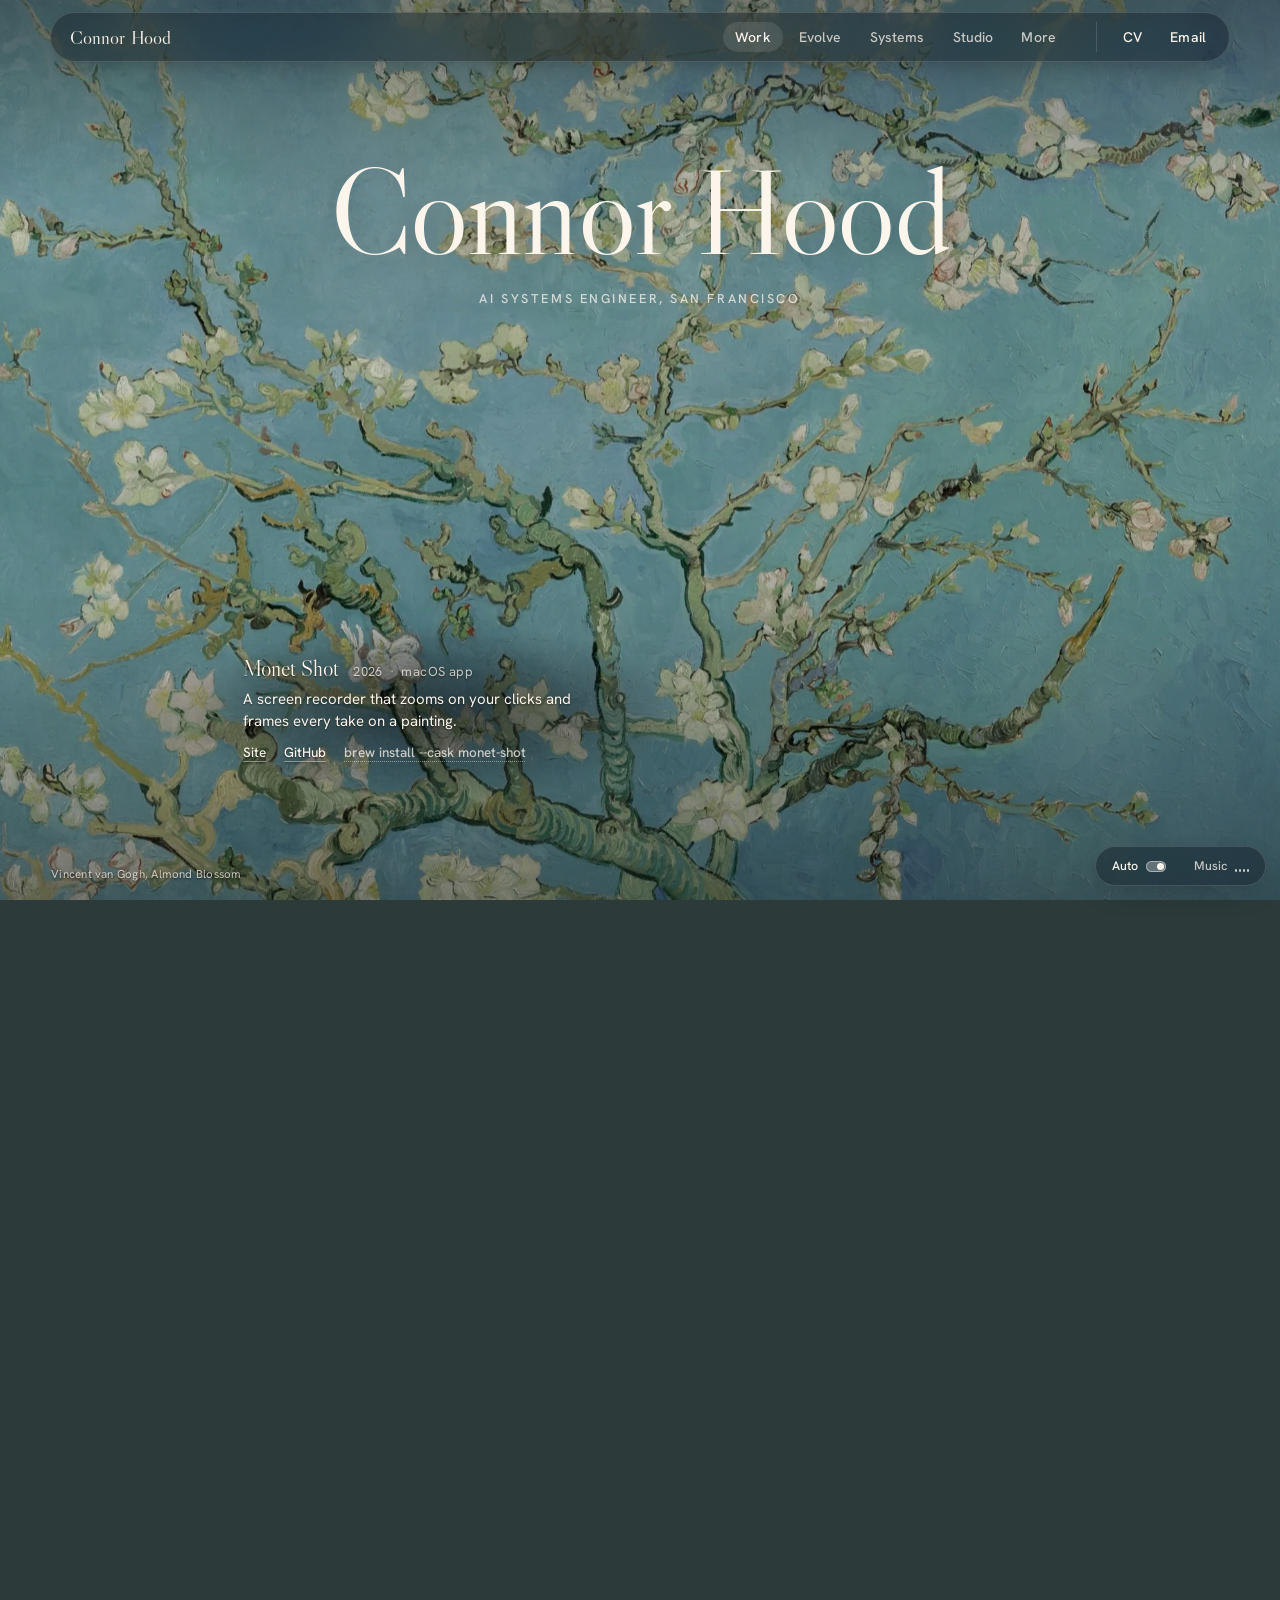
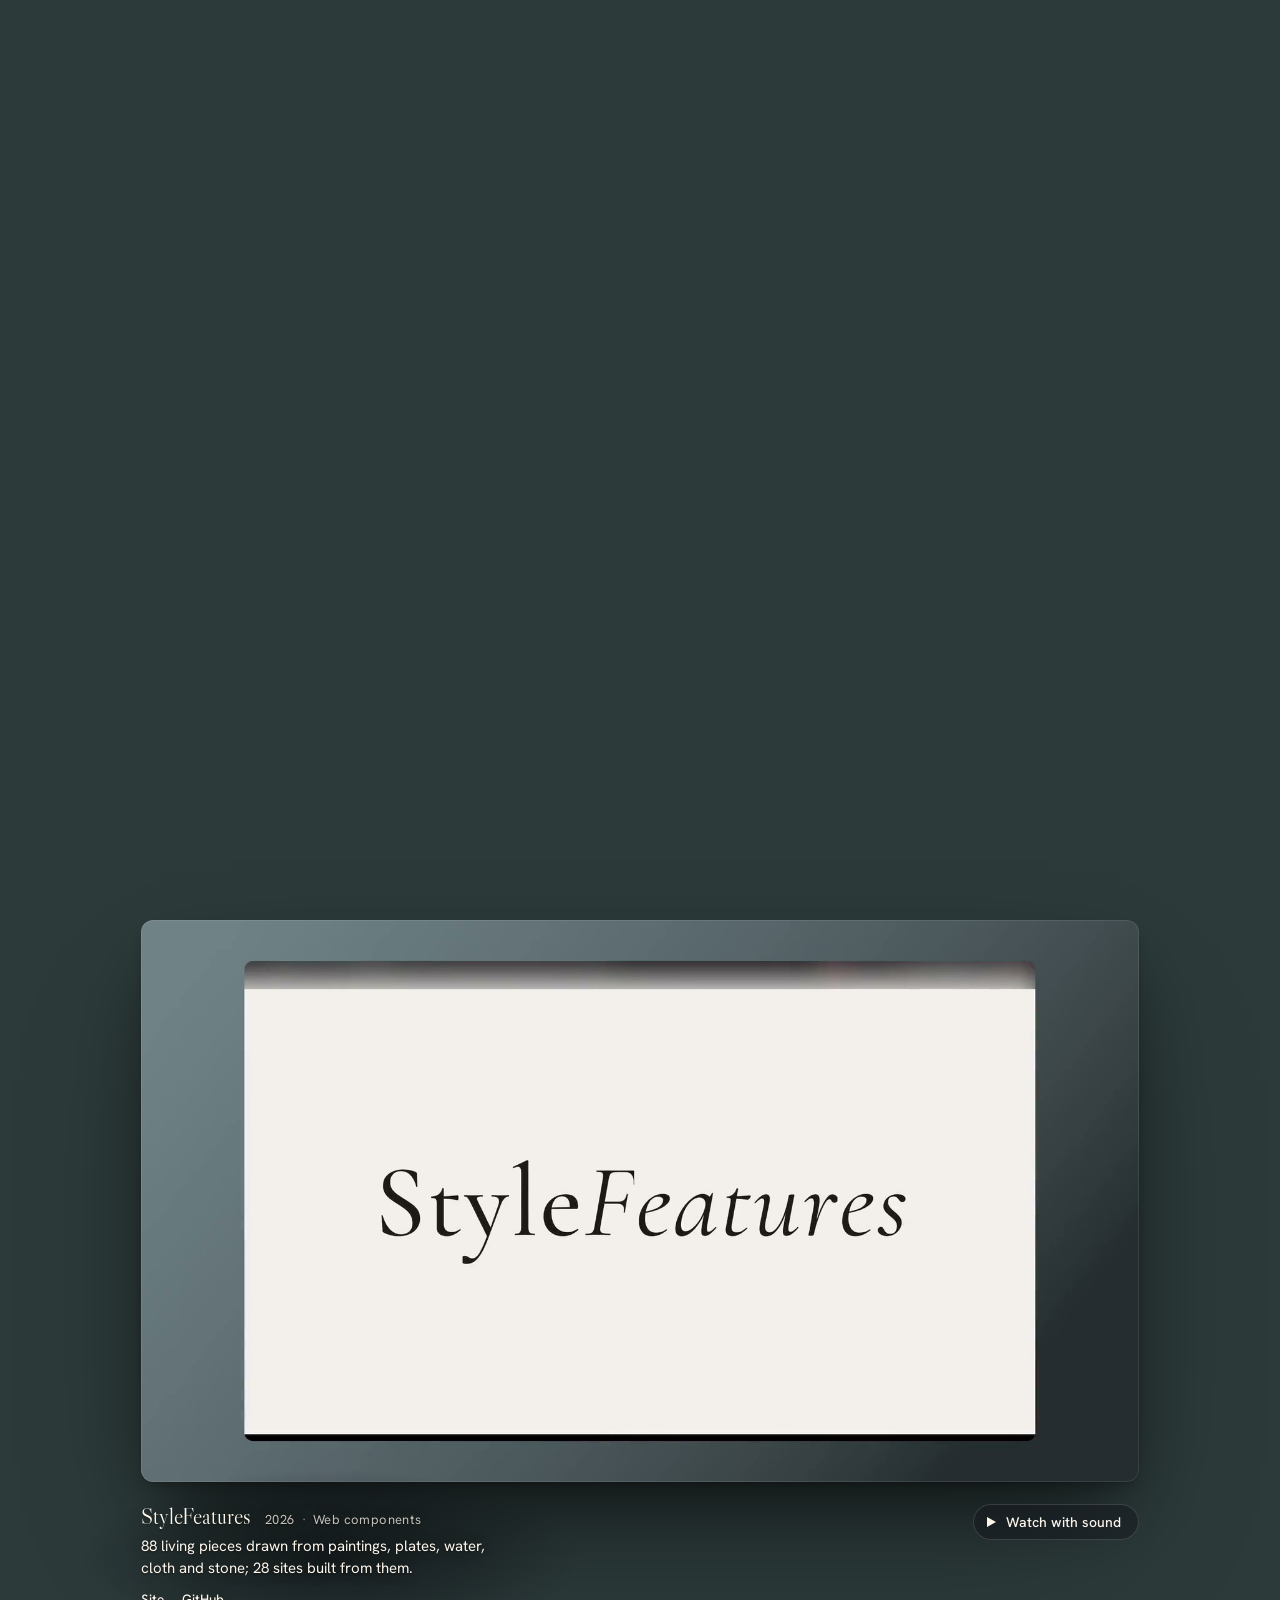
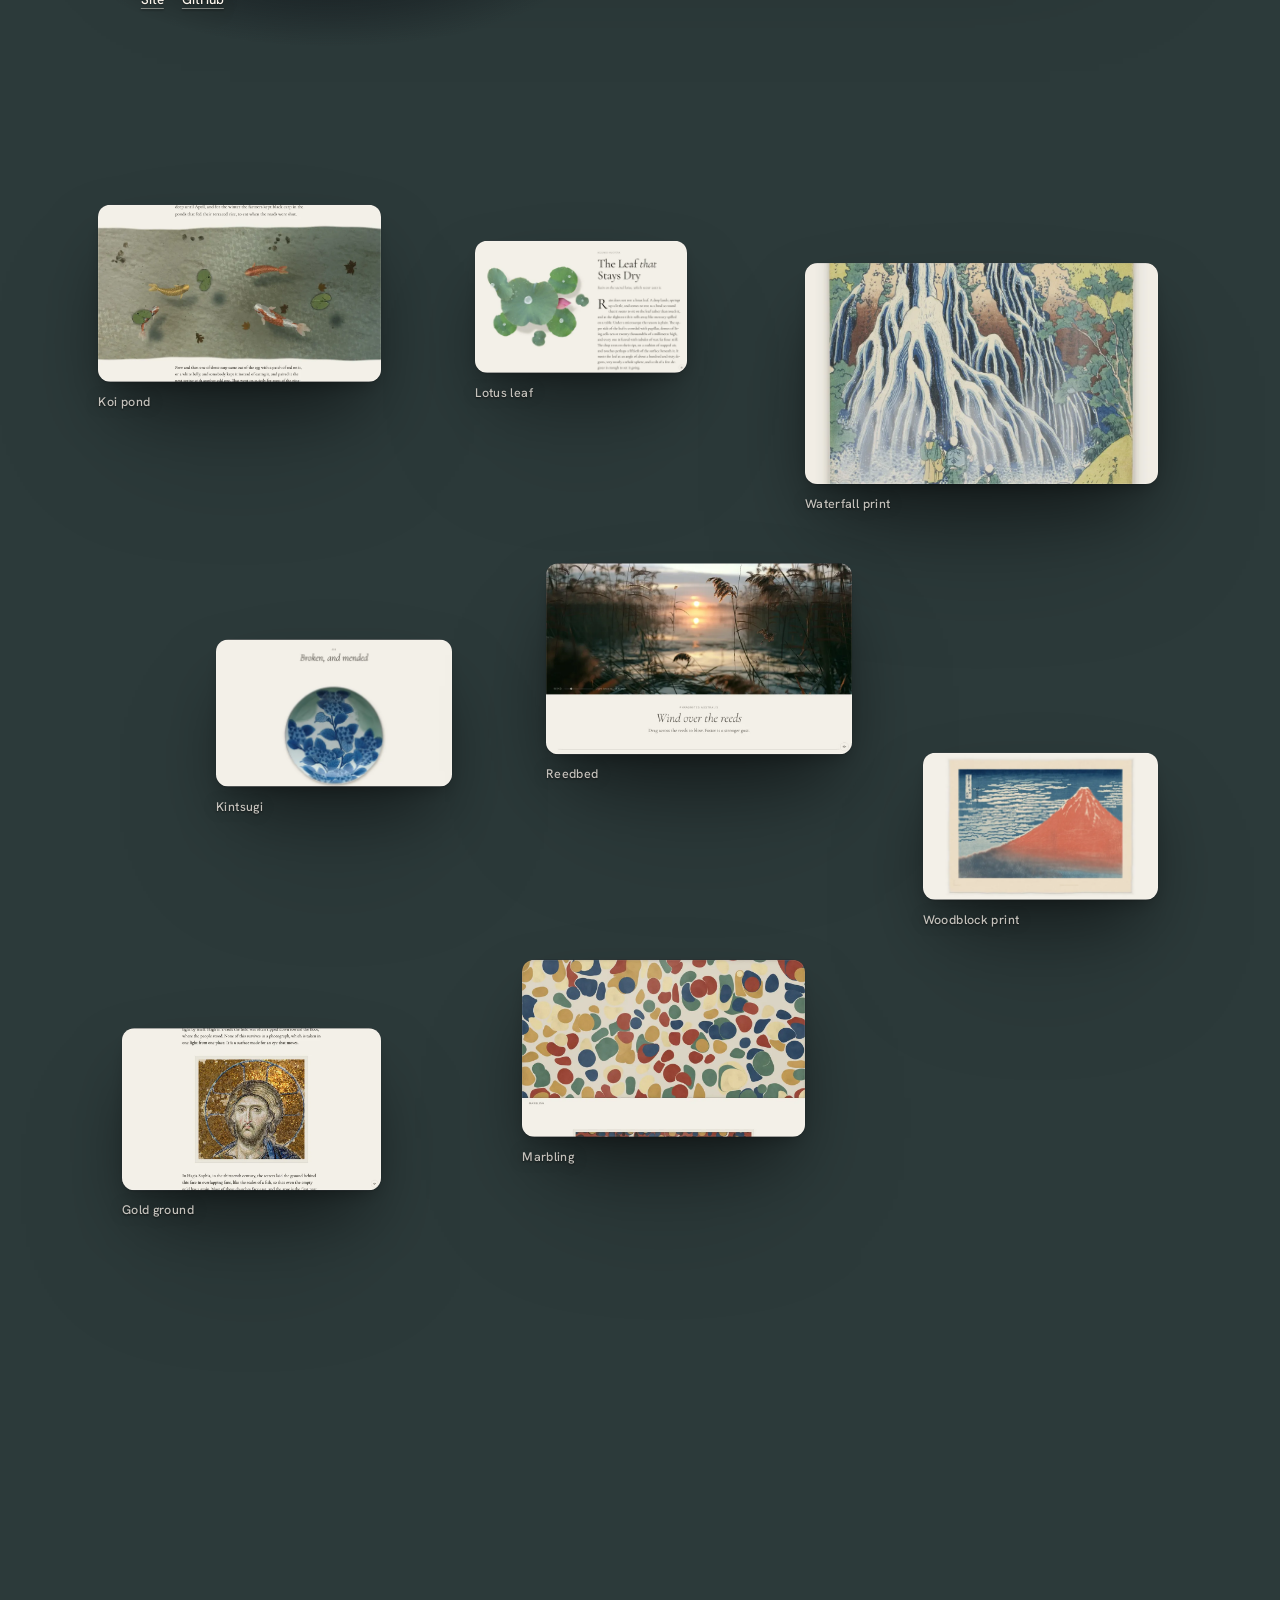
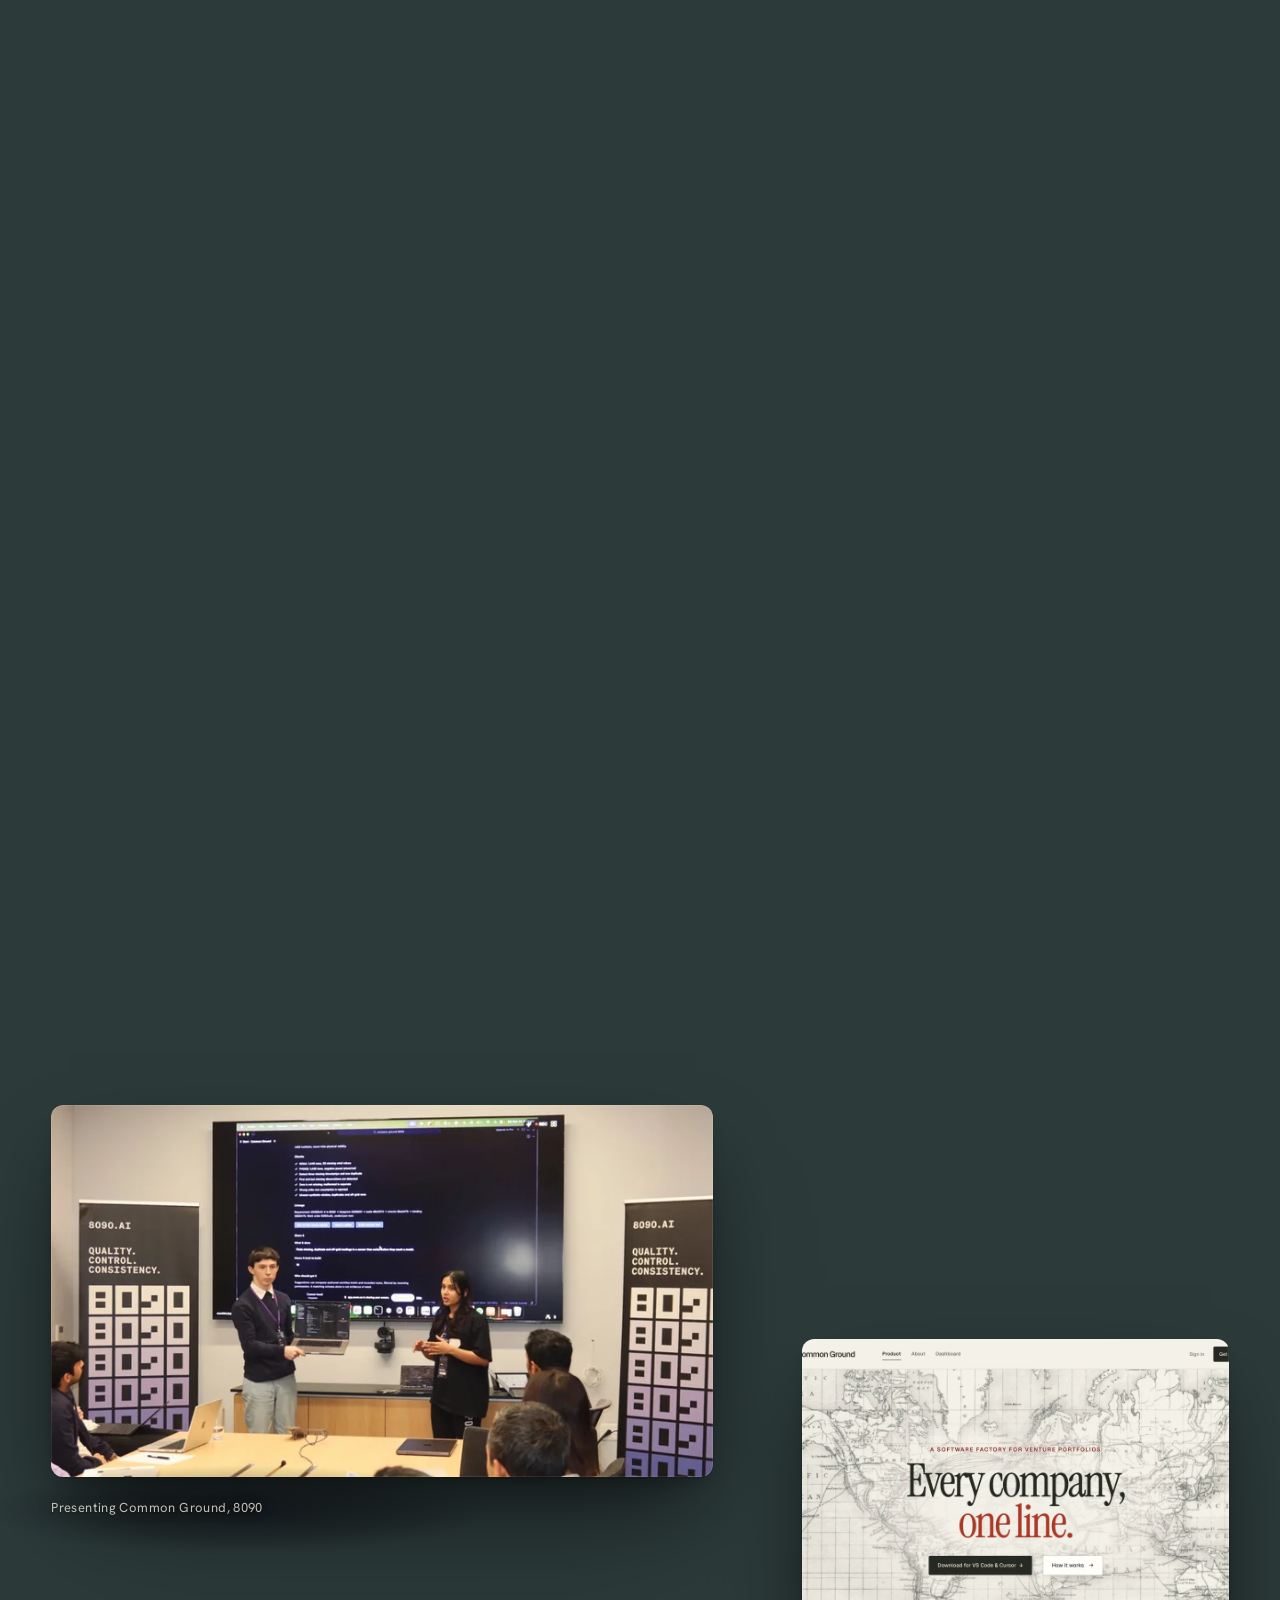
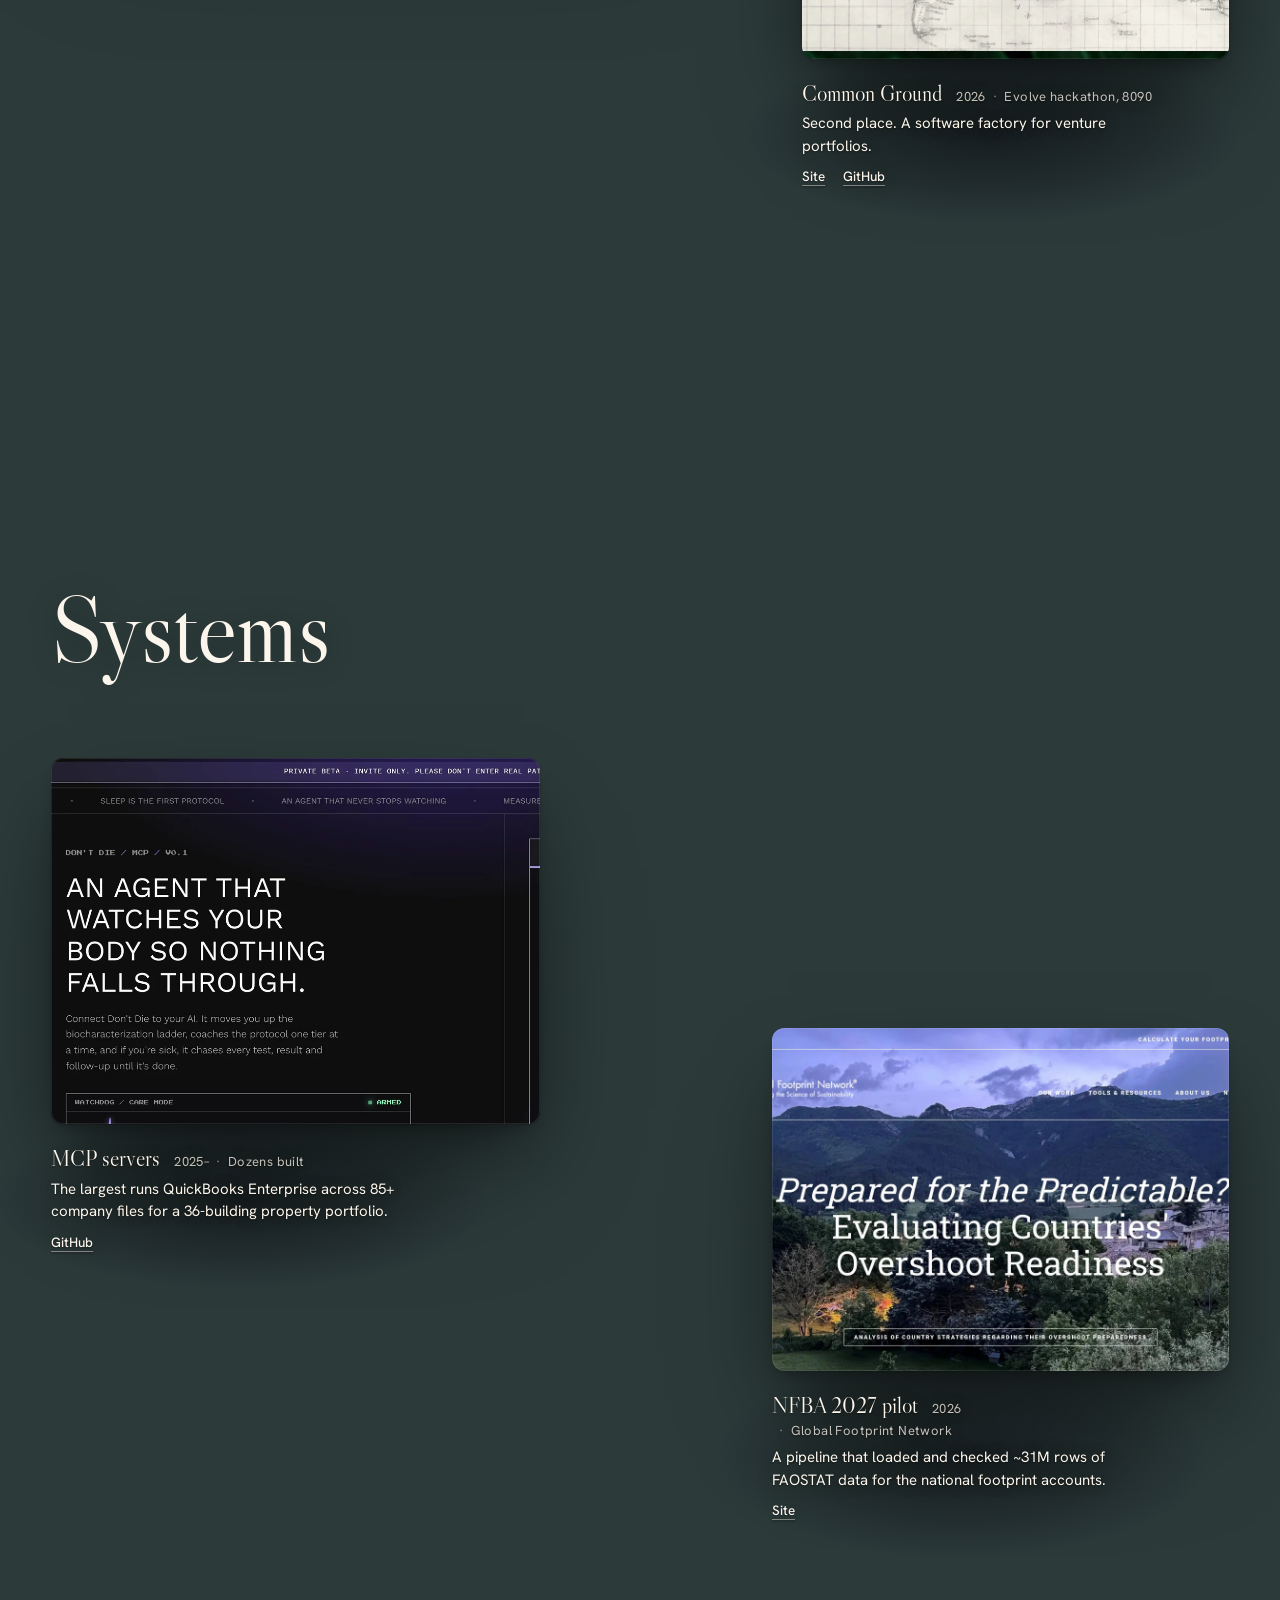
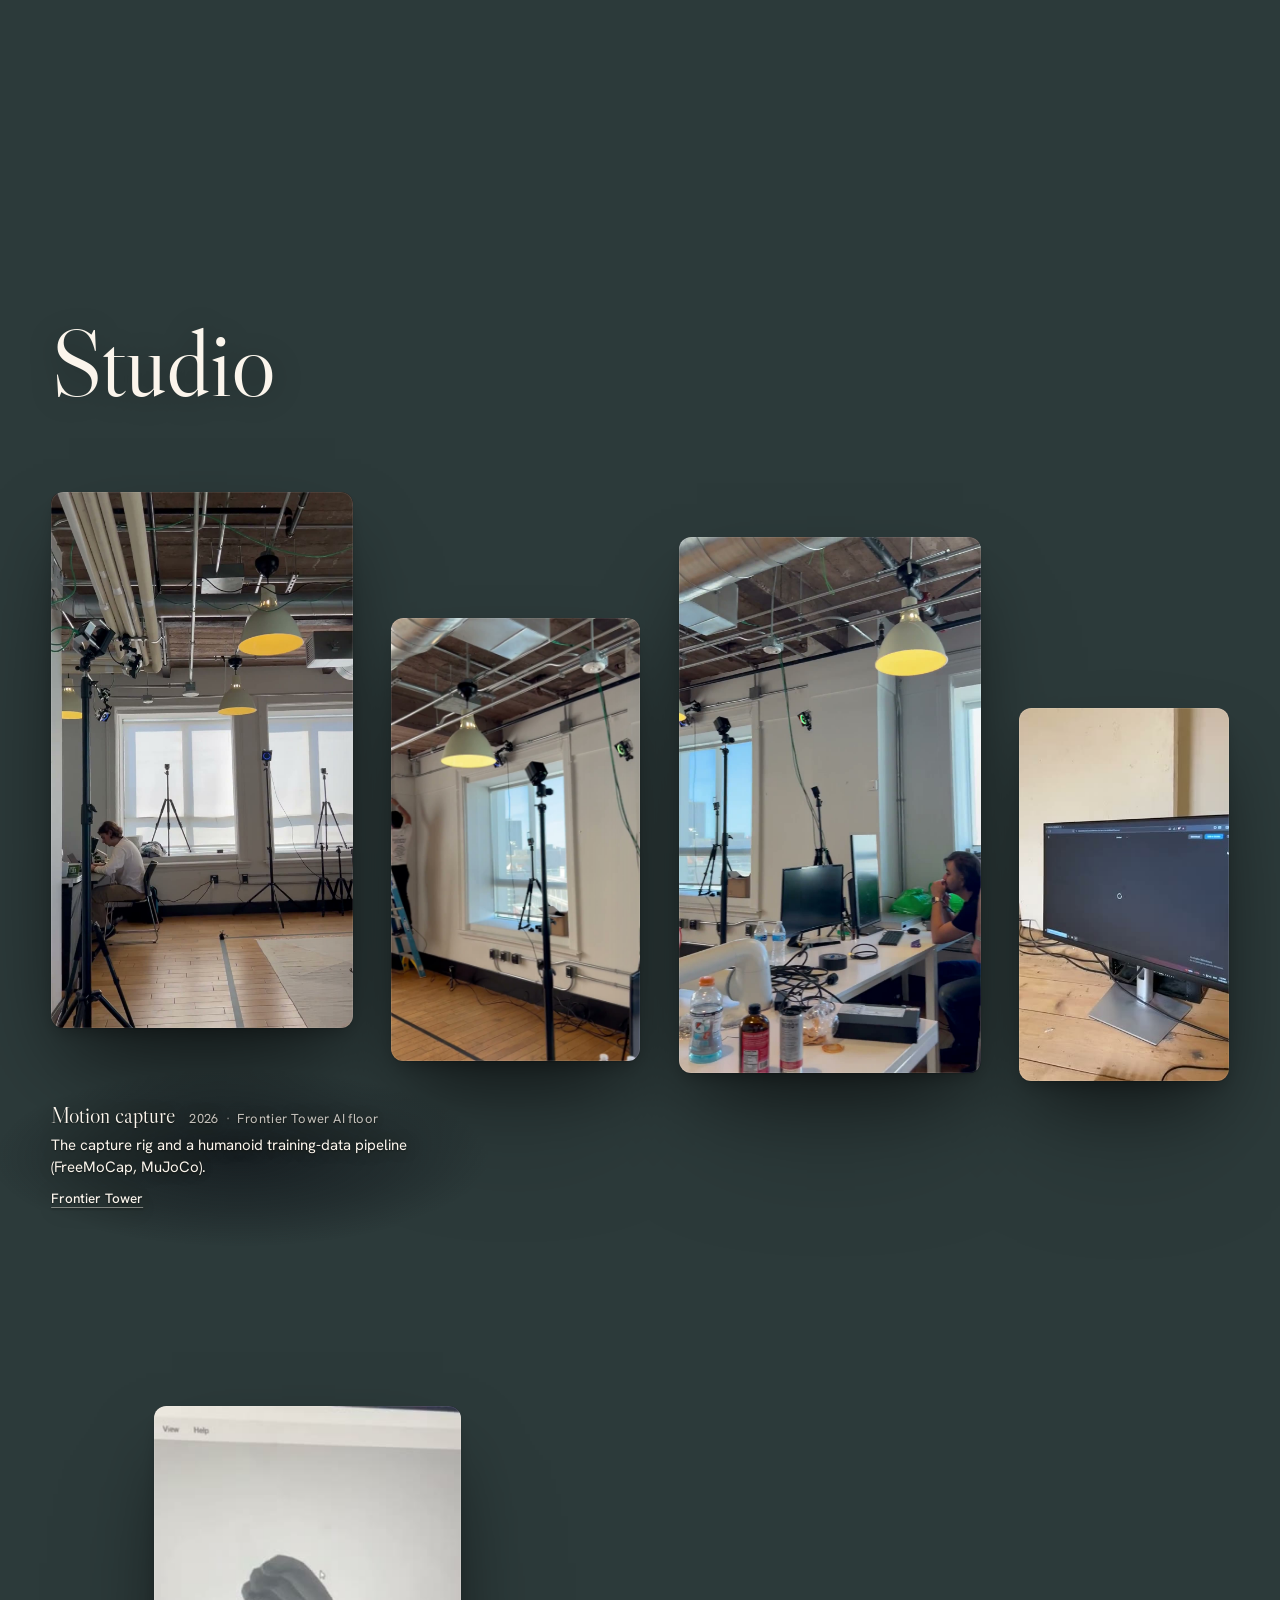
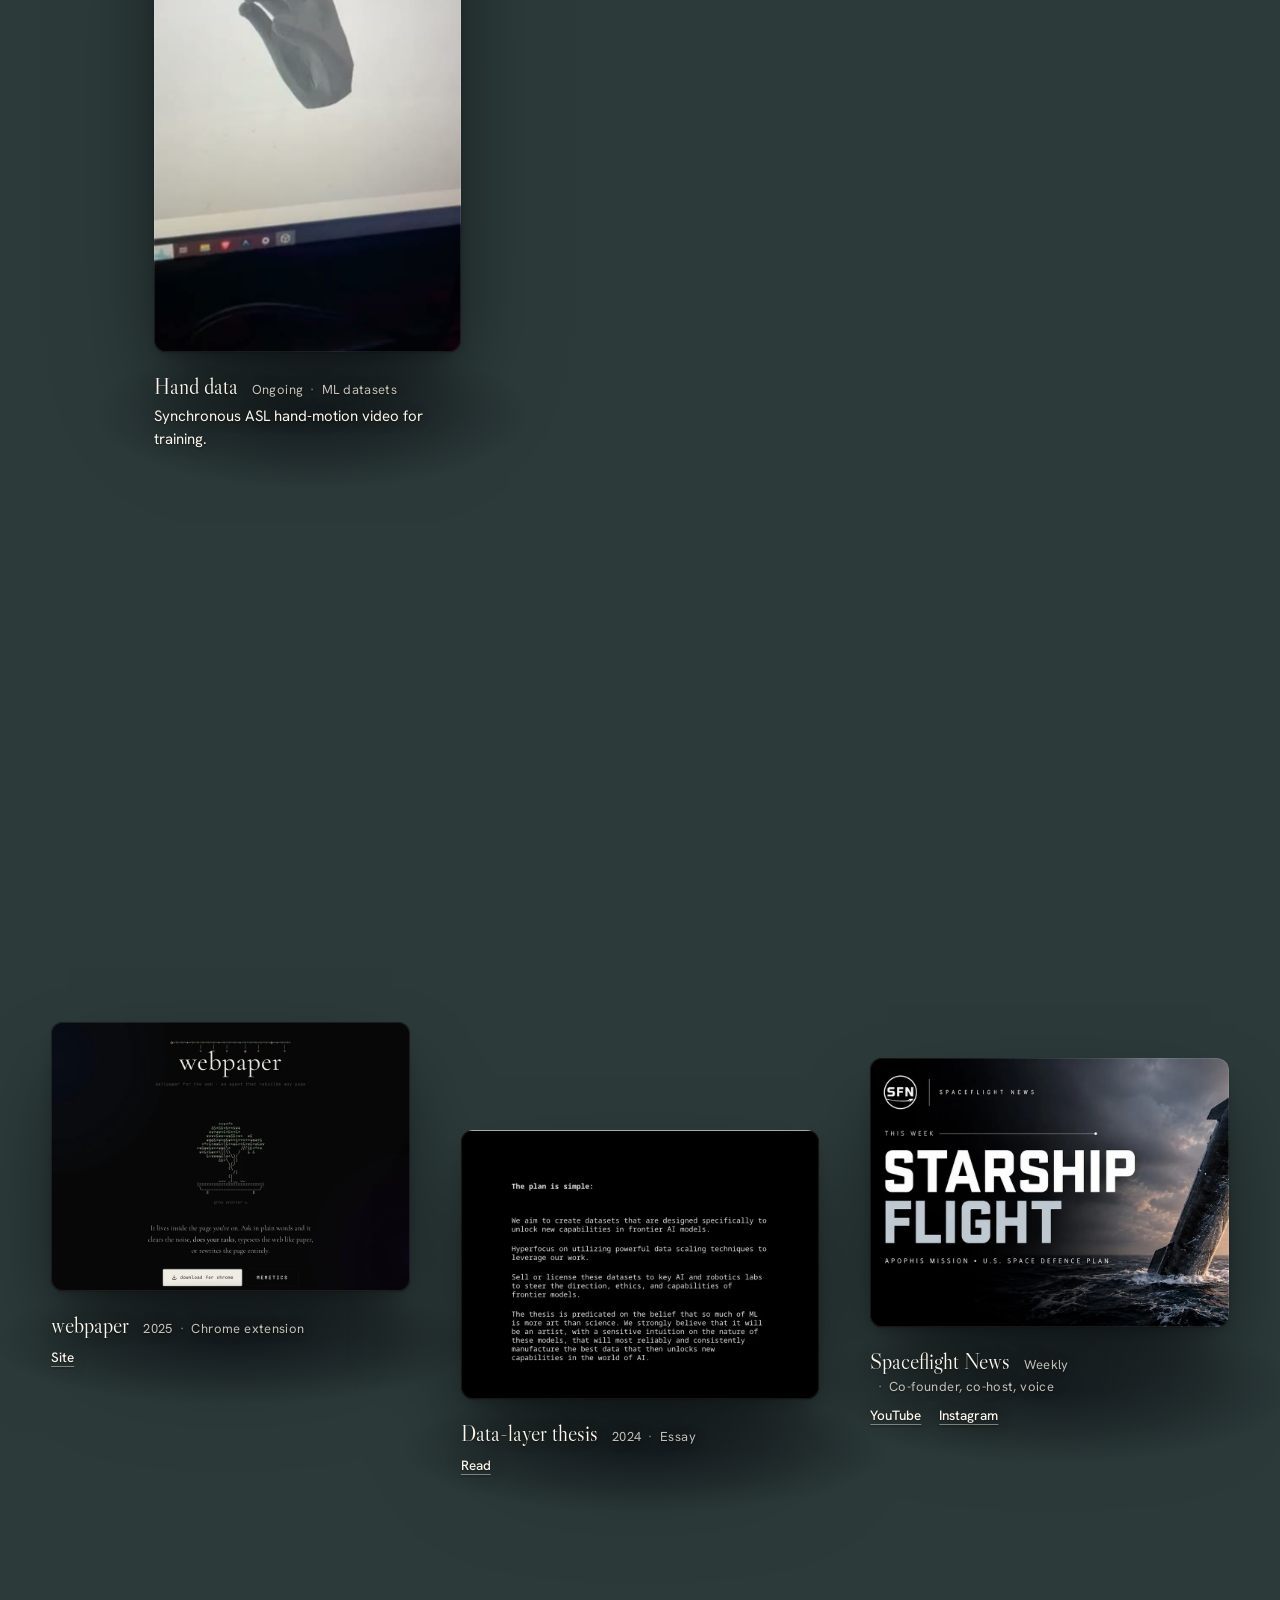
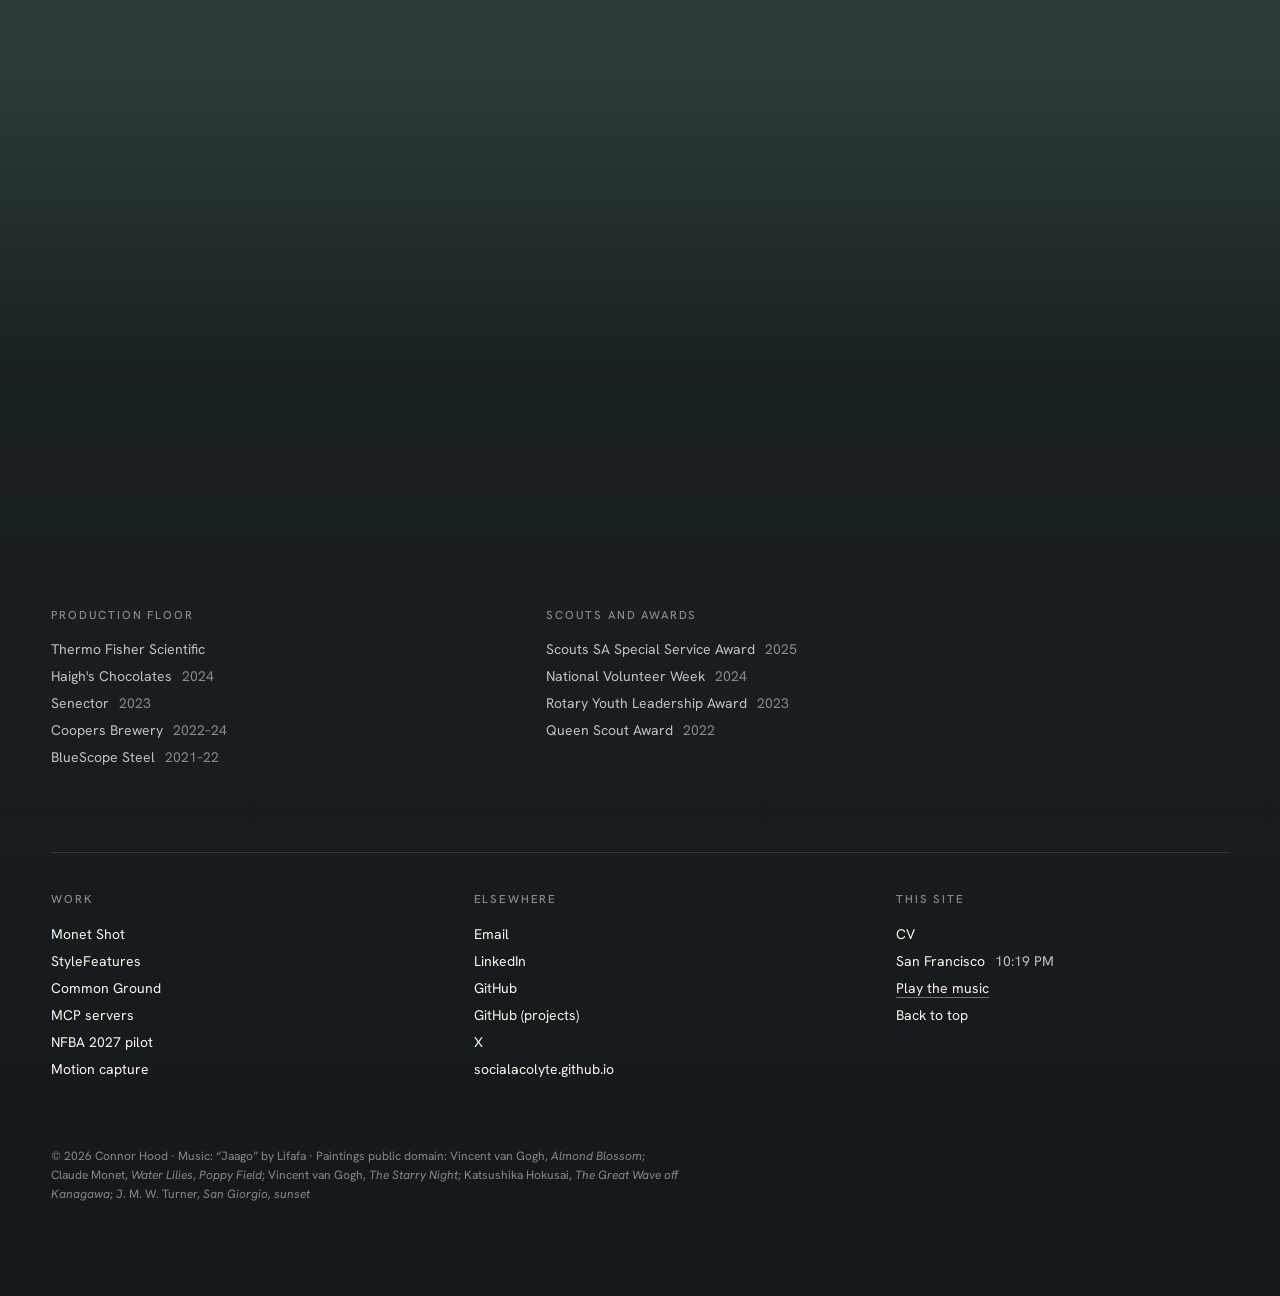
==== commit 69034309: "One painting: the whole site as a Monet Shot take Almond Blossom opens with a Monet Shot cursor that" ====
--- a/index.html
+++ b/index.html
@@ -1,220 +1,317 @@
-<!DOCTYPE html>
+<!doctype html>
 <html lang="en">
 <head>
-    <meta charset="UTF-8">
-    <meta name="viewport" content="width=device-width, initial-scale=1.0">
-    <title>Connor Hood — CV</title>
-    <meta name="description" content="Connor Hood — AI Systems Engineer: agentic automation on live financial and scientific data, ML datasets and full stack development.">
-    <meta name="theme-color" content="#f5efe1">
-    <link rel="canonical" href="https://42connor.github.io/">
-    <link rel="icon" href="favicon.svg" type="image/svg+xml">
-
-    <!-- Shared on X and LinkedIn, so the card matters as much as the page. -->
-    <meta property="og:type" content="profile">
-    <meta property="og:site_name" content="Connor Hood">
-    <meta property="og:title" content="Connor Hood — AI Systems Engineer">
-    <meta property="og:description" content="Agentic AI systems on live financial and scientific data &mdash; a Claude&ndash;QuickBooks connector that runs a property portfolio&rsquo;s reporting and reconciliation, and an AI data pipeline for Global Footprint Network.">
-    <meta property="og:url" content="https://42connor.github.io/">
-    <meta property="og:image" content="https://42connor.github.io/og-card.png">
-    <meta property="og:image:type" content="image/png">
-    <meta property="og:image:width" content="1200">
-    <meta property="og:image:height" content="630">
-    <meta property="og:image:alt" content="Connor Hood — AI Systems Engineer, Agentic Automation and ML Datasets">
-    <meta name="twitter:card" content="summary_large_image">
-    <meta name="twitter:creator" content="@SocialAcolyte">
-    <meta name="twitter:title" content="Connor Hood — AI Systems Engineer">
-    <meta name="twitter:description" content="Agentic AI systems on live financial and scientific data &mdash; a Claude&ndash;QuickBooks connector that runs a property portfolio&rsquo;s reporting and reconciliation, and an AI data pipeline for Global Footprint Network.">
-    <meta name="twitter:image" content="https://42connor.github.io/og-card.png">
-
-    <!-- The italic face sets .note, which is above the fold; without this it
-         arrives after the roman and the intro line visibly swaps. -->
-    <link rel="preload" href="fonts/jetbrains-mono.woff2" as="font" type="font/woff2" crossorigin>
-    <link rel="preload" href="fonts/cormorant-garamond.woff2" as="font" type="font/woff2" crossorigin>
-    <link rel="preload" href="fonts/cormorant-garamond-italic.woff2" as="font" type="font/woff2" crossorigin>
-    <link rel="stylesheet" href="style.css">
+<meta charset="utf-8">
+<meta name="viewport" content="width=device-width, initial-scale=1, viewport-fit=cover">
+<title>Connor Hood</title>
+<meta name="description" content="Connor Hood, AI systems engineer, San Francisco. Monet Shot, StyleFeatures, MCP servers, Common Ground.">
+<meta name="theme-color" content="#2c3a3a">
+<link rel="icon" href="favicon.svg" type="image/svg+xml">
+<link rel="canonical" href="https://42connor.github.io/">
+<meta property="og:type" content="profile">
+<meta property="og:title" content="Connor Hood">
+<meta property="og:description" content="AI systems engineer, San Francisco. Monet Shot, StyleFeatures, MCP servers, Common Ground.">
+<meta property="og:url" content="https://42connor.github.io/">
+<meta property="og:image" content="https://42connor.github.io/og-card.jpg">
+<meta name="twitter:card" content="summary_large_image">
+<meta name="twitter:creator" content="@SocialAcolyte">
+<link rel="preconnect" href="https://fonts.googleapis.com">
+<link rel="preconnect" href="https://fonts.gstatic.com" crossorigin>
+<link href="https://fonts.googleapis.com/css2?family=Hanken+Grotesk:wght@300;400;500;600&family=Libre+Caslon+Display&display=swap" rel="stylesheet">
+<link rel="preload" as="image" href="ornaments/paint/van-gogh-almond-blossom.webp">
+<link rel="stylesheet" href="style.css">
+<link rel="stylesheet" href="hero.css">
+<script>document.documentElement.classList.add('js')</script>
 </head>
-<body id="top">
-    <div class="ambient" aria-hidden="true"></div>
-    <div id="paint" aria-hidden="true"></div>
-    <main>
-        <header class="masthead">
-            <picture>
-                <source type="image/webp"
-                        srcset="img/profile-130.webp 1x, img/profile-260.webp 2x, img/profile-390.webp 3x">
-                <img src="img/profile-260.jpg"
-                     srcset="img/profile-130.jpg 1x, img/profile-260.jpg 2x, img/profile-390.jpg 3x"
-                     alt="Connor Hood" class="portrait"
-                     width="130" height="130"
-                     fetchpriority="high" decoding="async">
-            </picture>
-            <div class="ident">
-                <h1>Connor Hood</h1>
-                <p class="title">AI Systems Engineer &middot; Agentic Automation &middot; ML Datasets</p>
-                <ul class="contact">
-                    <li><a href="mailto:42connor@gmail.com">42connor@gmail.com</a></li>
-                    <li><a href="https://www.linkedin.com/in/connor-m-hood/" target="_blank" rel="noopener">linkedin.com/in/connor-m-hood</a></li>
-                    <li><a href="https://x.com/SocialAcolyte" target="_blank" rel="noopener">x.com/SocialAcolyte</a></li>
-                    <li><a href="https://github.com/42connor" target="_blank" rel="noopener">github.com/42connor</a></li>
-                </ul>
-            </div>
-        </header>
-
-        <hr>
-
-        <section>
-            <h2>Objective</h2>
-            <p class="note">
-                Building <strong>agentic AI systems</strong> that do real work on live data &mdash;
-                <strong>financial operations</strong>, <strong>scientific datasets</strong> and, next,
-                <strong>robotics</strong> &mdash; with the production-floor habit of making every result
-                repeatable and checkable.
-            </p>
-        </section>
-
-        <hr>
-
-        <section id="flow" class="flow">
-            <h2>In Practice</h2>
-            <p class="flow-source">
-                I build the systems that sit between messy real-world data and the models that have to
-                work inside it &mdash; a connector that lets Claude read, reconcile and write the books of
-                a whole property portfolio, a pipeline that turns tens of millions of rows of world
-                agricultural data into national footprint accounts, and datasets that teach a machine to
-                read hands moving. The production floor taught me what tolerance and repeatability
-                actually mean, and the rule carries over: an AI system has to be right about the world,
-                not just fluent about it.
-            </p>
-            <!-- Only shown once pretext has actually taken the layout over, so the
-                 claim stays true in the fallback case. -->
-            <p class="flow-note">
-                Every line above was measured and placed in JavaScript, then re-flowed around the
-                drifting shape once per frame &mdash; your browser never laid this paragraph out.
-                Grab the flower and throw it.
-                Built with <a href="https://github.com/chenglou/pretext" target="_blank" rel="noopener">pretext</a>.
-            </p>
-        </section>
-
-        <hr>
-
-        <section>
-            <h2>AI Systems Engineering</h2>
-            <h3>PIP Inc. / SFRent, San Francisco <span class="role">AI Systems Engineer (contract)</span> <span class="year">2026&ndash;present</span></h3>
-            <ul>
-                <li>Designed and built the <strong>QB Report Generator</strong>, an MCP server giving Claude live, governed access to QuickBooks Enterprise across 85+ company files behind a 36-building residential portfolio.</li>
-                <li>Report engine producing 20+ recurring house-format accounting reports (P&amp;L roll-ups, rent rolls, AR, cash, utilities, fixed assets) as PDF and Excel, validated against the accounting team&rsquo;s own workbooks. One monthly report went from ~2 hours by hand to ~10 minutes and now runs on a schedule; the manual version was retired.</li>
-                <li>AI bank reconciliation that writes back only when an account ties to zero &mdash; in one monthly run, 110 accounts processed and 44 reconciled and recorded in about 90 minutes.</li>
-                <li>Governed write tools for payments, deposits, bills and journal entries: per-user approval codes, preview, full audit log and one-step undo. Used by the accounting team in San Francisco and India.</li>
-                <li>Audit tooling that traces any figure back to its source transactions and flags edits to closed accounting periods across the portfolio for management review.</li>
-                <li>Shipped features to the company&rsquo;s Rails property-management platform: a QuickBooks reports console in production, emergency SMS alerts to resident managers, and sync endpoints between the platform and QuickBooks.</li>
-                <li>Onboarded and trained 10+ staff, from accounting through senior finance leadership, onto Claude and the connector.</li>
-            </ul>
-            <h3>Global Footprint Network <span class="role">AI Data Pipeline Engineer &middot; NFBA 2027 pilot</span> <span class="year">2026</span></h3>
-            <ul>
-                <li>Built an AI-assisted ingestion and QA pipeline for the FAOSTAT inputs to the National Footprint and Biocapacity Accounts, loading ~31M rows (~42M across raw, intermediate and final layers) into GFN&rsquo;s research database.</li>
-                <li>Found and fixed country-reconciliation errors in the legacy processing code affecting ~5,000 rows, and flagged anomalous trade-data values for the science team.</li>
-                <li>Handed over the code and a documented decision log for future annual production runs.</li>
-            </ul>
-        </section>
-
-        <hr>
-
-        <section>
-            <h2>ML Datasets &amp; Software</h2>
-            <ul>
-                <li>Personal work on large-scale ML datasets, including web-scraping and curating sets across varied numerical base systems, and language/action datasets (synchronous ASL hand-data video).</li>
-                <li>Post-training data collection system operation and management (mocap).</li>
-                <li>VLA (vision-language-action) model improvements with a focus on &lsquo;lossy&rsquo; compound model behavior to improve performance for general robotics models.</li>
-                <li>AI Minecraft bot development for physicalised &lsquo;agent&rsquo; deployment in video games using the Mindcraft library.</li>
-                <li>Extensive web development with React and Tailwind.</li>
-                <li>Implemented a fork of MetaMask to optimise co-sig functionality and OpenClaw integration; prior UX/UI work in the wallet space.</li>
-                <li>AI-native development of landing/hero pages, backend database logic, query handling, concurrent operations and triage logic, and algorithm design.</li>
-            </ul>
-        </section>
-
-        <hr>
-
-        <section>
-            <h2>Science &amp; Technology Education</h2>
-            <ul>
-                <li><em>Space Flight News</em> &mdash; voice actor and co-founder, showcasing a passion for science, technology, and tech-focused education.</li>
-                <li>Guest speaker and lecturer &mdash; psychology (2023) and technology &amp; AI (2024) at the Venturer retreat.</li>
-            </ul>
-        </section>
-
-        <hr>
-
-        <section>
-            <h2>Production, Manufacturing &amp; Logistics <span class="role">Various sectors</span></h2>
-            <p class="note">Extensive experience in production, manufacturing, and warehouse work across key sectors.</p>
-            <ul>
-                <li><strong>Biomedical</strong> &mdash; Thermo Fisher Scientific <span class="year">Mar–Oct</span></li>
-                <li><strong>Food &amp; Beverage</strong> &mdash; Coopers Brewery <span class="year">2022–2024</span>, Haigh&rsquo;s Chocolates <span class="year">2024</span>, Senector <span class="year">2023</span></li>
-                <li><strong>Construction Supplies</strong> &mdash; BlueScope Steel <span class="year">2021–2022</span></li>
-            </ul>
-        </section>
-
-        <hr>
-
-        <section>
-            <h2>Education</h2>
-            <ul>
-                <li><strong>Flinders University</strong> &mdash; University preparatory program <span class="year">2023</span></li>
-                <li><strong>Open Access College</strong> &mdash; High school graduation certificate <span class="year">2022</span></li>
-            </ul>
-        </section>
-
-        <hr>
-
-        <section>
-            <h2>Volunteering &amp; Awards</h2>
-            <h3>Scouts SA <span class="role">Volunteer</span> <span class="year">2022–2025</span></h3>
-            <ul>
-                <li>Queen Scout Award <span class="year">2022</span></li>
-                <li>Special Service Award <span class="year">2025</span></li>
-                <li>Certificate III in Business <span class="year">2025</span></li>
-                <li>Certificate III in Active Volunteering <span class="year">2023</span></li>
-            </ul>
-            <h3>Other Notable Awards</h3>
-            <ul>
-                <li>Rotary Youth Leadership Awards (RYLA) <span class="year">2023</span></li>
-                <li>National Volunteer Week recognition <span class="year">2024</span></li>
-            </ul>
-        </section>
-
-        <hr>
-
-        <footer>
-            <!-- The repaint control stays hidden until hero.js has actually got a
-                 painting on screen, so it is never offered where it would do
-                 nothing. The separator lives inside the wrapper to avoid a
-                 dangling middot. -->
-            <p><a href="#top">cd ..</a> &middot; <button type="button" id="print" class="shell">print cv</button><span id="repaint-wrap" hidden> &middot; <button type="button" id="repaint" class="shell">repaint</button></span> &middot; &copy; 2026 Connor Hood</p>
-        </footer>
-    </main>
-    <script type="application/ld+json">
-    {
-        "@context": "https://schema.org",
-        "@type": "Person",
-        "name": "Connor Hood",
-        "url": "https://42connor.github.io/",
-        "image": "https://42connor.github.io/img/profile-390.jpg",
-        "email": "mailto:42connor@gmail.com",
-        "jobTitle": "AI Systems Engineer",
-        "sameAs": [
-            "https://github.com/42connor",
-            "https://www.linkedin.com/in/connor-m-hood/",
-            "https://x.com/SocialAcolyte"
-        ]
-    }
-    </script>
-    <script src="hero.js" defer></script>
-    <script type="module" src="pretext.js"></script>
-    <script>
-        /* The print stylesheet already produces a clean one-page CV, so this is
-           the whole feature. */
-        document.getElementById('print').addEventListener('click', function () {
-            window.print();
-        });
-    </script>
+<body>
+
+<!-- The painting: one canvas behind everything, crossfading section by section -->
+<div class="canvas" aria-hidden="true">
+  <div class="paint is-on" data-src="ornaments/paint/van-gogh-almond-blossom.webp" style="background-image:url(ornaments/paint/van-gogh-almond-blossom.webp)"></div>
+  <div class="paint" data-src="ornaments/paint/monet-water-lilies.webp"></div>
+  <div class="paint" data-src="ornaments/paint/van-gogh-starry-night.webp"></div>
+  <div class="paint" data-src="ornaments/paint/hokusai-great-wave.webp"></div>
+  <div class="paint" data-src="ornaments/paint/monet-poppy-field.webp"></div>
+  <div class="paint" data-src="ornaments/paint/turner-san-giorgio-sunset.webp"></div>
+  <div class="shade"></div>
+</div>
+<p class="credit" aria-hidden="true"><span class="credit-text">Vincent van Gogh, Almond Blossom</span></p>
+
+<header class="nav">
+  <a class="nav-name" href="#top">Connor Hood</a>
+  <nav class="nav-links" aria-label="Sections">
+    <a href="#work">Work</a>
+    <a href="#evolve">Evolve</a>
+    <a href="#systems">Systems</a>
+    <a href="#studio">Studio</a>
+    <a href="#more">More</a>
+  </nav>
+  <div class="nav-end">
+    <a href="cv.html">CV</a>
+    <a href="mailto:42connor@gmail.com">Email</a>
+  </div>
+  <button class="nav-menu" type="button" aria-expanded="false" aria-controls="menu">Menu</button>
+</header>
+
+<div class="menu" id="menu" hidden>
+  <nav aria-label="Menu">
+    <a href="#work">Work</a>
+    <a href="#evolve">Evolve</a>
+    <a href="#systems">Systems</a>
+    <a href="#studio">Studio</a>
+    <a href="#more">More</a>
+    <a href="cv.html">CV</a>
+    <a href="mailto:42connor@gmail.com">Email</a>
+  </nav>
+</div>
+
+<main>
+
+<!-- 1. Almond Blossom. A Monet Shot cursor clicks the name and zooms; the first window rises from below -->
+<section class="open" id="top" data-paint="0" data-slow>
+  <div class="stage">
+    <h1 class="name">Connor <span class="hx-target">Hood</span> <span class="role">AI systems engineer, San Francisco</span></h1>
+    <div class="hx hx-rec" aria-hidden="true">
+      <svg class="hx-cursor" viewBox="0 0 28 28" width="30" height="30"><path d="M6 3.5v19.2l4.9-4.6 3.1 7.1 3.4-1.5-3.1-6.9h6.6z" fill="#fff" stroke="#111" stroke-width="1.4" stroke-linejoin="round"/></svg>
+      <i class="hx-ripple"></i>
+    </div>
+    <figure class="piece piece-hero">
+      <div class="rise">
+        <div class="win win-hero">
+          <img src="ornaments/monetshot-window.webp" width="1800" height="1125" alt="A Monet Shot recording: the StyleFeatures collection page">
+        </div>
+      </div>
+      <figcaption class="label">
+        <p class="l-head"><b>Monet Shot</b><span>2026</span><span>macOS app</span></p>
+        <p class="l-line">A screen recorder that zooms on your clicks and frames every take on a painting.</p>
+        <p class="l-links"><a href="https://monetshot.pages.dev/">Site</a><a href="https://github.com/SocialAcolyte/monet-shot">GitHub</a><button class="copy" type="button" data-copy="brew install --cask monet-shot"><code>brew install --cask monet-shot</code></button></p>
+      </figcaption>
+    </figure>
+  </div>
+  <i class="anchor" id="work"></i>
+</section>
+
+<!-- 2. Water Lilies. StyleFeatures: the film is a window -->
+<section class="part part-sf" id="stylefeatures" data-paint="1">
+  <div class="piece piece-film reveal">
+    <section class="film">
+      <div class="win win-film">
+        <video class="film-video" src="media/templates.mp4" poster="media/templates.jpg" muted loop playsinline preload="none"></video>
+      </div>
+      <div class="film-row">
+        <div class="label">
+          <p class="l-head"><b>StyleFeatures</b><span>2026</span><span>Web components</span></p>
+          <p class="l-line">88 living pieces drawn from paintings, plates, water, cloth and stone; 28 sites built from them.</p>
+          <p class="l-links"><a href="https://socialacolyte.github.io/stylefeatures/">Site</a><a href="https://github.com/SocialAcolyte/stylefeatures">GitHub</a></p>
+        </div>
+        <button class="film-play" type="button" aria-pressed="false"><span class="film-label">Watch with sound</span></button>
+      </div>
+    </section>
+  </div>
+
+  <div class="pond" data-slow>
+    <figure class="pad reveal" style="--x:4%;--y:4%;--w:24%;--d:.10"><div class="win"><img src="ornaments/sf/koi-pond.webp" alt="" loading="lazy" width="800" height="500"></div><figcaption>Koi pond</figcaption></figure>
+    <figure class="pad reveal" style="--x:36%;--y:0%;--w:18%;--d:-.06"><div class="win"><img src="ornaments/sf/lotus-leaf.webp" alt="" loading="lazy" width="800" height="500"></div><figcaption>Lotus leaf</figcaption></figure>
+    <figure class="pad reveal" style="--x:64%;--y:10%;--w:30%;--d:.14"><div class="win"><img src="ornaments/sf/waterfall-print.webp" alt="" loading="lazy" width="800" height="500"></div><figcaption>Waterfall print</figcaption></figure>
+    <figure class="pad reveal" style="--x:14%;--y:40%;--w:20%;--d:-.10"><div class="win"><img src="ornaments/sf/kintsugi.webp" alt="" loading="lazy" width="800" height="500"></div><figcaption>Kintsugi</figcaption></figure>
+    <figure class="pad reveal" style="--x:42%;--y:34%;--w:26%;--d:.04"><div class="win"><img src="ornaments/sf/reedbed.webp" alt="" loading="lazy" width="800" height="500"></div><figcaption>Reedbed</figcaption></figure>
+    <figure class="pad reveal" style="--x:74%;--y:52%;--w:20%;--d:-.12"><div class="win"><img src="ornaments/sf/woodblock-print.webp" alt="" loading="lazy" width="800" height="500"></div><figcaption>Woodblock print</figcaption></figure>
+    <figure class="pad reveal" style="--x:6%;--y:74%;--w:22%;--d:.12"><div class="win"><img src="ornaments/sf/gold-ground.webp" alt="" loading="lazy" width="800" height="500"></div><figcaption>Gold ground</figcaption></figure>
+    <figure class="pad reveal" style="--x:40%;--y:72%;--w:24%;--d:-.04"><div class="win"><img src="ornaments/sf/marbling.webp" alt="" loading="lazy" width="800" height="500"></div><figcaption>Marbling</figcaption></figure>
+  </div>
+</section>
+
+<!-- 3. The Starry Night. Evolve -->
+<section class="part part-evolve" id="evolve" data-paint="2">
+  <h2 class="sec reveal">Evolve</h2>
+  <figure class="piece piece-wide reveal">
+    <div class="win">
+      <picture>
+        <source type="image/webp" srcset="media/evolve-720.webp 720w, media/evolve-1200.webp 1200w, media/evolve-1920.webp 1920w" sizes="(max-width: 960px) 100vw, 84vw">
+        <img src="media/evolve-1200.jpg" width="1200" height="675" loading="lazy" alt="Connor and his teammate holding Evolve second-place certificates with Chamath Palihapitiya, under a screen reading Second place goes to Common Ground">
+      </picture>
+    </div>
+    <figcaption class="label"><p class="l-head"><b>Second place</b><span>Evolve, 8090, November 2026</span></p></figcaption>
+  </figure>
+
+  <div class="pair">
+    <figure class="piece piece-pitch reveal">
+      <div class="win">
+        <picture>
+          <source type="image/webp" srcset="media/pitch-720.webp 720w, media/pitch-1200.webp 1200w, media/pitch-1790.webp 1790w" sizes="(max-width: 960px) 100vw, 54vw">
+          <img src="media/pitch-1200.jpg" width="1200" height="674" loading="lazy" alt="Connor presenting Common Ground at 8090">
+        </picture>
+      </div>
+      <figcaption class="label"><p class="l-head"><span>Presenting Common Ground, 8090</span></p></figcaption>
+    </figure>
+    <figure class="piece piece-cg reveal">
+      <div class="win"><img src="media/rows/common-ground.webp" width="960" height="720" loading="lazy" alt="The Common Ground site"></div>
+      <figcaption class="label">
+        <p class="l-head"><b>Common Ground</b><span>2026</span><span>Evolve hackathon, 8090</span></p>
+        <p class="l-line">Second place. A software factory for venture portfolios.</p>
+        <p class="l-links"><a href="https://common-ground-theta.vercel.app/">Site</a><a href="https://github.com/SocialAcolyte/8090-project-Anushka-Connor">GitHub</a></p>
+      </figcaption>
+    </figure>
+  </div>
+</section>
+
+<!-- 4. The Great Wave. Systems -->
+<section class="part part-systems" id="systems" data-paint="3">
+  <h2 class="sec reveal">Systems</h2>
+  <div class="pair pair-sys">
+    <figure class="piece piece-mcp reveal">
+      <div class="win"><img src="media/rows/mcp.webp" width="960" height="720" loading="lazy" alt="An MCP server's site"></div>
+      <figcaption class="label">
+        <p class="l-head"><b>MCP servers</b><span>2025–</span><span>Dozens built</span></p>
+        <p class="l-line">The largest runs QuickBooks Enterprise across 85+ company files for a 36-building property portfolio.</p>
+        <p class="l-links"><a href="https://github.com/SocialAcolyte">GitHub</a></p>
+      </figcaption>
+    </figure>
+    <figure class="piece piece-gfn reveal">
+      <div class="win"><img src="media/rows/gfn.webp" width="960" height="720" loading="lazy" alt="Global Footprint Network"></div>
+      <figcaption class="label">
+        <p class="l-head"><b>NFBA 2027 pilot</b><span>2026</span><span>Global Footprint Network</span></p>
+        <p class="l-line">A pipeline that loaded and checked ~31M rows of FAOSTAT data for the national footprint accounts.</p>
+        <p class="l-links"><a href="https://www.footprintnetwork.org/">Site</a></p>
+      </figcaption>
+    </figure>
+  </div>
+</section>
+
+<!-- 5. Poppy Field. The studio -->
+<section class="part part-studio" id="studio" data-paint="4">
+  <h2 class="sec reveal">Studio</h2>
+  <figure class="piece piece-clips">
+    <div class="clips">
+      <div class="win clip reveal" style="--o:0"><video data-auto src="media/studio-rig.mp4" poster="media/studio-rig.jpg" muted loop playsinline preload="none" aria-label="The capture rig"></video></div>
+      <div class="win clip reveal" style="--o:1"><video data-auto src="media/studio-ceiling.mp4" poster="media/studio-ceiling.jpg" muted loop playsinline preload="none" aria-label="Cameras on the ceiling"></video></div>
+      <div class="win clip reveal" style="--o:2"><video data-auto src="media/studio-team.mp4" poster="media/studio-team.jpg" muted loop playsinline preload="none" aria-label="The team at work"></video></div>
+      <div class="win clip reveal" style="--o:3"><video data-auto src="media/avatar.mp4" poster="media/avatar.jpg" muted loop playsinline preload="none" aria-label="A captured body on screen"></video></div>
+    </div>
+    <figcaption class="label">
+      <p class="l-head"><b>Motion capture</b><span>2026</span><span>Frontier Tower AI floor</span></p>
+      <p class="l-line">The capture rig and a humanoid training-data pipeline (FreeMoCap, MuJoCo).</p>
+      <p class="l-links"><a href="https://frontiertower.io/">Frontier Tower</a></p>
+    </figcaption>
+  </figure>
+  <figure class="piece piece-hand reveal">
+    <div class="win clip"><video data-auto src="media/hand-model.mp4" poster="media/hand-model.jpg" muted loop playsinline preload="none" aria-label="A hand-model capture on screen"></video></div>
+    <figcaption class="label">
+      <p class="l-head"><b>Hand data</b><span>Ongoing</span><span>ML datasets</span></p>
+      <p class="l-line">Synchronous ASL hand-motion video for training.</p>
+    </figcaption>
+  </figure>
+</section>
+
+<!-- 6. Turner. More, then the footer on a dark scrim -->
+<section class="part part-more" id="more" data-paint="5">
+  <h2 class="sec reveal">More</h2>
+  <div class="trio">
+    <figure class="piece reveal">
+      <div class="win"><img src="media/rows/webpaper.webp" width="960" height="720" loading="lazy" alt="webpaper"></div>
+      <figcaption class="label">
+        <p class="l-head"><b>webpaper</b><span>2025</span><span>Chrome extension</span></p>
+        <p class="l-links"><a href="https://socialacolyte.github.io/webpaper.html">Site</a></p>
+      </figcaption>
+    </figure>
+    <figure class="piece reveal">
+      <div class="win"><img src="media/rows/thesis.webp" width="960" height="720" loading="lazy" alt="The data-layer thesis"></div>
+      <figcaption class="label">
+        <p class="l-head"><b>Data-layer thesis</b><span>2024</span><span>Essay</span></p>
+        <p class="l-links"><a href="https://socialacolyte.github.io/buisness%20strategy.pdf">Read</a></p>
+      </figcaption>
+    </figure>
+    <figure class="piece reveal">
+      <div class="win"><img src="media/rows/spaceflight-news.webp" width="960" height="720" loading="lazy" alt="Spaceflight News"></div>
+      <figcaption class="label">
+        <p class="l-head"><b>Spaceflight News</b><span>Weekly</span><span>Co-founder, co-host, voice</span></p>
+        <p class="l-links"><a href="https://www.youtube.com/@spaceflight_news">YouTube</a><a href="https://www.instagram.com/spaceflight_news/">Instagram</a></p>
+      </figcaption>
+    </figure>
+  </div>
+</section>
+
+</main>
+
+<footer class="foot" id="contact" data-paint="5">
+  <div class="foot-in">
+    <div class="foot-me reveal">
+      <div class="win win-me"><img src="img/profile-260.webp" srcset="img/profile-130.webp 130w, img/profile-260.webp 260w, img/profile-390.webp 390w" sizes="120px" width="260" height="260" loading="lazy" alt="Connor Hood, as a mosaic"></div>
+      <div>
+        <p class="foot-name">Connor Hood</p>
+        <p class="foot-role">AI systems engineer, San Francisco. From Adelaide.</p>
+        <a class="foot-mail" href="mailto:42connor@gmail.com">42connor@gmail.com</a>
+      </div>
+    </div>
+
+    <div class="foot-earlier">
+      <div>
+        <h3>Production floor</h3>
+        <ul>
+          <li>Thermo Fisher Scientific</li>
+          <li>Haigh's Chocolates <span>2024</span></li>
+          <li>Senector <span>2023</span></li>
+          <li>Coopers Brewery <span>2022–24</span></li>
+          <li>BlueScope Steel <span>2021–22</span></li>
+        </ul>
+      </div>
+      <div>
+        <h3>Scouts and awards</h3>
+        <ul>
+          <li>Scouts SA Special Service Award <span>2025</span></li>
+          <li>National Volunteer Week <span>2024</span></li>
+          <li>Rotary Youth Leadership Award <span>2023</span></li>
+          <li>Queen Scout Award <span>2022</span></li>
+        </ul>
+      </div>
+    </div>
+
+    <div class="foot-cols">
+      <div>
+        <h3>Work</h3>
+        <ul>
+          <li><a href="https://monetshot.pages.dev/">Monet Shot</a></li>
+          <li><a href="https://socialacolyte.github.io/stylefeatures/">StyleFeatures</a></li>
+          <li><a href="https://common-ground-theta.vercel.app/">Common Ground</a></li>
+          <li><a href="https://github.com/SocialAcolyte">MCP servers</a></li>
+          <li><a href="https://www.footprintnetwork.org/">NFBA 2027 pilot</a></li>
+          <li><a href="https://frontiertower.io/">Motion capture</a></li>
+        </ul>
+      </div>
+      <div>
+        <h3>Elsewhere</h3>
+        <ul>
+          <li><a href="mailto:42connor@gmail.com">Email</a></li>
+          <li><a href="https://www.linkedin.com/in/connor-m-hood/">LinkedIn</a></li>
+          <li><a href="https://github.com/42connor">GitHub</a></li>
+          <li><a href="https://github.com/SocialAcolyte">GitHub (projects)</a></li>
+          <li><a href="https://x.com/SocialAcolyte">X</a></li>
+          <li><a href="https://socialacolyte.github.io/">socialacolyte.github.io</a></li>
+        </ul>
+      </div>
+      <div>
+        <h3>This site</h3>
+        <ul>
+          <li><a href="cv.html">CV</a></li>
+          <li>San Francisco <time class="sf-time">--:--</time></li>
+          <li><button data-music type="button">Play the music</button></li>
+          <li><a href="#top" class="to-top">Back to top</a></li>
+        </ul>
+      </div>
+    </div>
+
+    <p class="credits">© 2026 Connor Hood · Music: “Jaago” by Lifafa · Paintings public domain: Vincent van Gogh, <i>Almond Blossom</i>; Claude Monet, <i>Water Lilies</i>, <i>Poppy Field</i>; Vincent van Gogh, <i>The Starry Night</i>; Katsushika Hokusai, <i>The Great Wave off Kanagawa</i>; J. M. W. Turner, <i>San Giorgio, sunset</i></p>
+  </div>
+</footer>
+
+<div class="dock">
+  <button id="auto" type="button" aria-pressed="true" aria-label="Autoscroll">Auto <i></i></button>
+  <button class="sound" type="button" aria-pressed="false" aria-label="Music"><span class="sound-label">Music</span> <span class="bars"><i></i><i></i><i></i><i></i></span></button>
+</div>
+
+<script type="module" src="sound.js"></script>
+<script type="module" src="autoscroll.js"></script>
+<script type="module" src="main.js"></script>
+<script type="module" src="hero.js"></script>
 </body>
 </html>
--- a/style.css
+++ b/style.css
@@ -1,505 +1,344 @@
-/* ── Self-hosted fonts ─────────────────────────────────────────────────────
-   Latin subsets pulled from Google Fonts and served from this origin. Both
-   families ship as variable fonts, so one file covers every weight the CV
-   uses — and dropping fonts.googleapis.com removes a render-blocking
-   cross-origin stylesheet plus two TLS handshakes from the critical path.
-   Cormorant Garamond & JetBrains Mono are both SIL Open Font License 1.1. */
-
-@font-face {
-    font-family: 'Cormorant Garamond';
-    font-style: normal;
-    font-weight: 300 700;
-    font-display: swap;
-    src: url(fonts/cormorant-garamond.woff2) format('woff2');
-    unicode-range: U+0000-00FF, U+0131, U+0152-0153, U+02BB-02BC, U+02C6, U+02DA, U+02DC, U+0304, U+0308, U+0329, U+2000-206F, U+20AC, U+2122, U+2191, U+2193, U+2212, U+2215, U+FEFF, U+FFFD;
-}
-
-@font-face {
-    font-family: 'Cormorant Garamond';
-    font-style: italic;
-    font-weight: 300 700;
-    font-display: swap;
-    src: url(fonts/cormorant-garamond-italic.woff2) format('woff2');
-    unicode-range: U+0000-00FF, U+0131, U+0152-0153, U+02BB-02BC, U+02C6, U+02DA, U+02DC, U+0304, U+0308, U+0329, U+2000-206F, U+20AC, U+2122, U+2191, U+2193, U+2212, U+2215, U+FEFF, U+FFFD;
-}
-
-@font-face {
-    font-family: 'JetBrains Mono';
-    font-style: normal;
-    font-weight: 100 800;
-    font-display: swap;
-    src: url(fonts/jetbrains-mono.woff2) format('woff2');
-    unicode-range: U+0000-00FF, U+0131, U+0152-0153, U+02BB-02BC, U+02C6, U+02DA, U+02DC, U+0304, U+0308, U+0329, U+2000-206F, U+20AC, U+2122, U+2191, U+2193, U+2212, U+2215, U+FEFF, U+FFFD;
-}
+/* Variant 2 — One painting.
+   The whole site is a Monet Shot take: one painting fixed behind everything,
+   every piece of work a window floating on it. */
 
 :root {
-    --paper: #f5efe1;
-    --paper-shade: #ebe2cd;
-    --ink: #2a2520;
-    --ink-soft: #6a5e51;
-    --gold: #a87a2b;
-    --gold-soft: #c9a55b;
-    --rule: #d8cdb4;
-    --link: #8a5a1f;
-
-    /* Botanical accents. Muted on purpose — this is still a CV, and saturated
-       petals on parchment read as clip art. hero.js and pretext.js both read
-       these back off :root so the paint can never drift from the page. */
-    --rose: #c2707a;
-    --blush: #e2b0b3;
-    --sage: #869176;
-    --sage-soft: #adb69b;
-}
-
-* { margin: 0; padding: 0; box-sizing: border-box; }
-
-html {
-    color-scheme: light;
-}
-
-@media (prefers-reduced-motion: no-preference) {
-    html { scroll-behavior: smooth; }
-}
-
+  --light: #fbf5ec;
+  --soft: rgba(251, 245, 236, .76);
+  --faint: rgba(251, 245, 236, .5);
+  --glass: rgba(16, 18, 24, .38);
+  --glass-line: rgba(255, 255, 255, .14);
+  --serif: "Libre Caslon Display", "Iowan Old Style", Georgia, serif;
+  --sans: "Hanken Grotesk", system-ui, -apple-system, sans-serif;
+  --r: clamp(8px, .95vw, 14px);
+  --ease: cubic-bezier(.2, .7, .1, 1);
+  --gut: clamp(16px, 4vw, 64px);
+  color-scheme: dark;
+}
+
+* { box-sizing: border-box; }
+html { -webkit-text-size-adjust: 100%; scroll-padding-top: 72px; overflow-x: clip; }
 body {
-    font-family: 'JetBrains Mono', 'Menlo', 'Consolas', 'Courier New', monospace;
-    background: var(--paper);
-    color: var(--ink);
-    font-size: 14.5px;
-    line-height: 1.75;
-    -webkit-font-smoothing: antialiased;
-    -moz-osx-font-smoothing: grayscale;
-    padding: 4rem 1.5rem 5rem;
-    position: relative;
-}
-
-/* Ambient parchment drift */
-.ambient {
-    position: fixed;
-    inset: 0;
-    z-index: -1;
-    pointer-events: none;
-    background:
-        radial-gradient(ellipse at 18% 22%, rgba(168, 122, 43, 0.07), transparent 55%),
-        radial-gradient(ellipse at 82% 78%, rgba(168, 122, 43, 0.05), transparent 55%),
-        radial-gradient(ellipse at 50% 50%, rgba(255, 248, 230, 0.4), transparent 70%);
-}
-
-/* ── Generative paint layer (see hero.js) ──────────────────────────────────
-   Fixed behind everything and never interactive. Starts transparent and eases
-   in once the painting is flushed, so a visitor never watches it assemble. */
-/* Behind the text by DEFAULT, and only promoted to the front by .is-front once
-   hero.js has recovered an alpha channel for the painting (see lift()). The
-   painting is laid down on opaque paper because p5.brush cannot antialias on a
-   transparent buffer, and an opaque canvas in front of the page would hide the
-   whole CV — so the safe stacking is the one that needs no cooperation.
-   pointer-events stays none either way, so selection, links and the print
-   button all work straight through the painting. */
-#paint {
-    position: fixed;
-    inset: 0;
-    z-index: -1;
-    pointer-events: none;
-    opacity: 0;
-    transition: opacity 1.1s ease-out;
-    contain: strict;
-}
-
-#paint.is-painted { opacity: 1; }
-
-/* Painted on the page rather than under it: the blooms keep their full colour
-   instead of showing through the reading column. Legibility is purely
-   geometric here — see COL_HALF in hero.js: nothing is drawn within 400px of
-   centre, and the text column is 360 either side. */
-#paint.is-front { z-index: 2; }
-
-/* Reduced motion: no fade, no reveal — just present. */
-#paint.is-instant {
-    transition: none;
-    opacity: 1;
-}
-
-#paint canvas {
-    display: block;
-    width: 100%;
-    height: 100%;
-}
-
-/* ── Full-bleed composition ────────────────────────────────────────────────
-   A narrow screen has no gutters, so there is nowhere beside the text to put a
-   garden and hero.js paints across the whole viewport instead. That has to go
-   BEHIND the words — foregrounding a full-bleed wallpaper would drop petals on
-   every line — and dialled back, so it reads as paper the CV is printed on.
-   Contrast stays comfortable: the ink is near-black and the petals only tint.
-
-   Keyed off the class hero.js sets, NOT a media query. The script is the only
-   thing that knows which composition it drew, and a second threshold here
-   would drift out of step with it — the gap between the two being exactly
-   where petals would land on the text. */
-#paint.is-bleed {
-    z-index: -1;
-}
-
-#paint.is-bleed.is-painted,
-#paint.is-bleed.is-instant {
-    opacity: 0.5;
-}
-
-main {
-    max-width: 720px;
-    margin: 0 auto;
-}
-
-/* Masthead */
-.masthead {
-    display: grid;
-    grid-template-columns: 130px 1fr;
-    gap: 1.75rem;
-    align-items: center;
-    padding-bottom: 1.5rem;
-}
-
-/* <picture> becomes the grid item; keep it out of the layout's way. */
-.masthead > picture {
-    display: block;
-    line-height: 0;
-}
-
-.portrait {
-    display: block;
-    width: 130px;
-    height: 130px;
-    object-fit: cover;
-    border-radius: 50%;
-    border: 1px solid var(--gold);
-    box-shadow: 0 0 0 4px var(--paper), 0 0 0 5px var(--rule);
-    background: var(--paper-shade);
-}
-
-.ident h1 {
-    font-family: 'Cormorant Garamond', 'Georgia', serif;
-    font-size: 2.6rem;
-    font-weight: 600;
-    letter-spacing: -0.005em;
-    line-height: 1.05;
-    margin-bottom: 0.3rem;
-    color: var(--ink);
-}
-
-.ident .title {
-    color: var(--ink-soft);
-    font-size: 0.74rem;
-    text-transform: uppercase;
-    letter-spacing: 0.2em;
-    margin-bottom: 1rem;
-    font-weight: 500;
-}
-
-.contact {
-    list-style: none;
-    display: flex;
-    flex-wrap: wrap;
-    gap: 0.3rem 1.1rem;
-    font-size: 0.76rem;
-}
-
-.contact li::before {
-    content: "·  ";
-    color: var(--gold);
-}
-
-.contact li:first-child::before { content: ""; }
-
-.contact a {
-    color: var(--link);
-    border-bottom: none;
-}
-
-.contact a:hover {
-    color: var(--ink);
-    border-bottom: 1px solid var(--gold);
-}
-
-/* ════ section divider */
-hr {
-    border: 0;
-    height: auto;
-    text-align: center;
-    margin: 2rem 0 1.75rem;
-    overflow: visible;
-}
-
-hr::before {
-    content: "════";
-    color: var(--gold);
-    letter-spacing: 0.15em;
-    font-size: 0.8rem;
-    opacity: 0.6;
-}
-
-section { margin-bottom: 0.25rem; }
-
-/* Native balancing beats anything hand-rolled here: `balance` keeps headings
-   from dropping a single word onto a second line, `pretty` stops paragraphs
-   ending in an orphan. Both are progressive — older engines just ignore them. */
-h1, h2, h3, .title { text-wrap: balance; }
-p, li { text-wrap: pretty; }
-
-h2 {
-    font-family: 'Cormorant Garamond', 'Georgia', serif;
-    font-size: 1.55rem;
-    font-weight: 600;
-    text-transform: none;
-    letter-spacing: 0;
-    margin-bottom: 0.9rem;
-    color: var(--ink);
-}
-
-h3 {
-    font-family: 'Cormorant Garamond', 'Georgia', serif;
-    font-size: 1.2rem;
-    font-weight: 600;
-    margin: 1.4rem 0 0.5rem;
-    color: var(--ink);
-}
-
-/* Mono caps role label, e.g. "Volunteer", "Various sectors" */
-.role {
-    display: inline-block;
-    margin-left: 0.55rem;
-    font-family: 'JetBrains Mono', monospace;
-    font-size: 0.68rem;
-    letter-spacing: 0.18em;
-    text-transform: uppercase;
-    color: var(--gold);
-    font-weight: 500;
-    vertical-align: 0.12em;
-}
-
-/* Italic intro line above bullets */
-.note {
-    color: var(--ink-soft);
-    font-style: italic;
-    margin-bottom: 0.85rem;
-    font-family: 'Cormorant Garamond', 'Georgia', serif;
-    font-size: 1.08rem;
-    line-height: 1.55;
-}
-
-p {
-    margin-bottom: 0.7rem;
-    color: var(--ink);
-}
-
-p strong, li strong {
-    font-weight: 500;
-    color: var(--ink);
-    border-bottom: 1px solid var(--gold);
-    padding-bottom: 1px;
-}
-
-em { color: var(--ink-soft); font-style: italic; }
-
-/* → bulleted lists */
-ul {
-    list-style: none;
-    padding-left: 0;
-}
-
-ul li {
-    position: relative;
-    padding-left: 1.6rem;
-    margin-bottom: 0.55rem;
-    color: var(--ink);
-}
-
-ul li::before {
-    content: "→";
-    position: absolute;
-    left: 0;
-    top: 0;
-    color: var(--gold);
-    font-weight: 500;
-}
-
-/* Inline mono year tag */
-.year {
-    display: inline-block;
-    font-family: 'JetBrains Mono', monospace;
-    font-size: 0.7rem;
-    letter-spacing: 0.04em;
-    color: var(--ink-soft);
-    background: rgba(168, 122, 43, 0.08);
-    border: 1px solid var(--rule);
-    padding: 0.05rem 0.4rem;
-    border-radius: 2px;
-    margin-left: 0.4rem;
-    vertical-align: 0.1em;
-    white-space: nowrap;
-}
-
-/* Links */
-a {
-    color: var(--link);
-    text-decoration: none;
-    border-bottom: 1px solid var(--rule);
-    transition: color 0.15s, border-color 0.15s;
-}
-
-a:hover {
-    color: var(--ink);
-    border-bottom-color: var(--gold);
-}
-
-/* cd .. back link footer */
-footer {
-    margin-top: 2.5rem;
-    text-align: left;
-    color: var(--ink-soft);
-    font-size: 0.76rem;
-}
-
-footer a {
-    color: var(--gold);
-    border-bottom: none;
-    font-family: 'JetBrains Mono', monospace;
-}
-
-footer a::before,
-footer .shell::before {
-    content: "$ ";
-    color: var(--ink-soft);
-    opacity: 0.55;
-}
-
-footer a:hover { color: var(--ink); }
-
-/* A button, because it performs an action — dressed as a shell command so the
-   footer still reads as one line of terminal. */
-footer .shell {
-    font: inherit;
-    font-family: 'JetBrains Mono', monospace;
-    color: var(--gold);
-    background: none;
-    border: 0;
-    padding: 0;
-    cursor: pointer;
-}
-
-footer .shell:hover { color: var(--ink); }
-
-footer .shell:focus-visible {
-    outline: 1px solid var(--gold);
-    outline-offset: 3px;
-}
-
-/* ── Flowed paragraph (see pretext.js) ─────────────────────────────────────
-   The source <p> is the real content and stays in the DOM for selection,
-   screen readers, ctrl+F, print, and the no-JS case. Once pretext has laid
-   the text out in userland, the canvas takes over visually and the <p> is
-   moved out of sight — not out of the accessibility tree. */
-.flow {
-    position: relative;
-}
-
-.flow-source {
-    font-family: 'Cormorant Garamond', 'Georgia', serif;
-    font-size: 1.16rem;
-    font-style: italic;
-    font-weight: 400;
-    line-height: 1.72;
-    color: var(--ink);
-    margin-bottom: 0;
-}
-
-.flow-canvas {
-    display: none;
-}
-
-/* Reads as a footnote to the trick, and only exists while the trick is on. */
-.flow-note {
-    display: none;
-    margin-top: 1.1rem;
-    font-family: 'JetBrains Mono', monospace;
-    font-size: 0.68rem;
-    line-height: 1.85;
-    letter-spacing: 0.02em;
-    color: var(--ink-soft);
-    padding-left: 1.1rem;
-    border-left: 1px solid var(--rule);
-}
-
-.flow.is-flowing .flow-note {
-    display: block;
-}
-
-.flow.is-flowing .flow-canvas {
-    display: block;
-    width: 100%;
-}
-
-.flow.is-flowing .flow-source {
-    position: absolute;
-    width: 1px;
-    height: 1px;
-    overflow: hidden;
-    clip-path: inset(50%);
-    margin: 0;
-    padding: 0;
-    border: 0;
-}
-
-.flow.is-flowing .flow-canvas.can-grab { cursor: grab; }
-.flow.is-flowing .flow-canvas.is-held { cursor: grabbing; }
-.flow.is-flowing .flow-canvas { -webkit-user-select: none; user-select: none; }
-
-/* Responsive */
+  margin: 0; min-height: 100vh; overflow-x: clip;
+  background: #2c3a3a; color: var(--light);
+  font: 400 15px/1.5 var(--sans);
+  -webkit-font-smoothing: antialiased;
+}
+img, video { display: block; width: 100%; height: auto; }
+a { color: inherit; }
+button { font: inherit; color: inherit; background: none; border: 0; padding: 0; cursor: pointer; }
+code { font: inherit; }
+figure { margin: 0; }
+h1, h2, h3, p, ul { margin: 0; }
+ul { padding: 0; list-style: none; }
+:focus-visible { outline: 1.5px solid var(--light); outline-offset: 3px; border-radius: 4px; }
+
+/* ---------- The painting ---------- */
+.canvas { position: fixed; inset: 0 0 auto 0; height: 100lvh; z-index: -1; overflow: hidden; background: #2c3a3a; }
+.paint {
+  position: absolute; inset: -2%;
+  background: center / cover no-repeat;
+  opacity: 0; transition: opacity 2.4s ease;
+  filter: brightness(var(--b, .85)) saturate(1.04);
+  animation: drift 90s ease-in-out infinite alternate;
+  animation-play-state: paused;
+  will-change: opacity, transform;
+}
+.paint.is-on { opacity: 1; animation-play-state: running; }
+.paint:nth-child(1) { --b: .8; background-position: 50% 40%; --dx: -1.4%; --dy: -1.8%; }
+.paint:nth-child(2) { --b: .74; background-position: 50% 50%; --dx: 1.6%;  --dy: -1%; }
+.paint:nth-child(3) { --b: .95; background-position: 50% 32%; --dx: -1.2%; --dy: 1.2%; }
+.paint:nth-child(4) { --b: .72; background-position: 32% 50%; --dx: 1.8%;  --dy: 1%; }
+.paint:nth-child(5) { --b: .76; background-position: 50% 62%; --dx: -1.6%; --dy: -1.2%; }
+.paint:nth-child(6) { --b: .78; background-position: 50% 50%; --dx: 1.2%;  --dy: -1.6%; }
+@keyframes drift {
+  from { transform: scale(1.04) translate3d(0, 0, 0); }
+  to   { transform: scale(1.14) translate3d(var(--dx), var(--dy), 0); }
+}
+.shade {
+  position: absolute; inset: 0;
+  background:
+    linear-gradient(to bottom, rgba(8, 10, 16, .34), rgba(8, 10, 16, 0) 22%, rgba(8, 10, 16, 0) 66%, rgba(8, 10, 16, .3)),
+    radial-gradient(120% 90% at 50% 50%, transparent 55%, rgba(8, 10, 16, .28));
+}
+/* the opening: the painting settles in */
+.js .canvas { animation: settle 3.2s var(--ease) both; }
+@keyframes settle { from { opacity: 0; transform: scale(1.06); } to { opacity: 1; transform: none; } }
+
+.credit {
+  position: fixed; left: var(--gut); bottom: 18px; z-index: 0;
+  transition: opacity .8s ease;
+  font: 400 11.5px/1.3 var(--sans); letter-spacing: .02em; color: var(--soft);
+  text-shadow: 0 1px 2px rgba(0, 0, 0, .55);
+  pointer-events: none;
+}
+.credit-text { display: inline-block; transition: opacity .9s ease; }
+.credit.is-swap .credit-text { opacity: 0; }
+.credit.is-gone { opacity: 0; }
+main, .foot { position: relative; z-index: 1; }
+
+/* ---------- Nav: glass over the painting ---------- */
+.nav {
+  position: fixed; z-index: 40; top: 12px; left: 50%; transform: translateX(-50%);
+  width: min(1180px, calc(100% - 24px));
+  display: flex; align-items: center; gap: 28px;
+  padding: 10px 12px 10px 20px; border-radius: 999px;
+  background: var(--glass);
+  -webkit-backdrop-filter: blur(22px) saturate(1.5); backdrop-filter: blur(22px) saturate(1.5);
+  box-shadow: inset 0 0 0 1px var(--glass-line), 0 10px 30px -12px rgba(0, 0, 0, .35);
+  font: 500 14px/1 var(--sans); letter-spacing: .01em;
+}
+.nav a { text-decoration: none; color: var(--light); }
+.nav-name { font: 400 19px/1 var(--serif); letter-spacing: .005em; margin-right: auto; white-space: nowrap; }
+.nav-links, .nav-end { display: flex; gap: 4px; }
+.nav-links a, .nav-end a { padding: 8px 12px; border-radius: 999px; color: var(--soft); transition: color .3s, background .3s; }
+.nav-links a:hover, .nav-end a:hover, .nav-links a.is-here { color: var(--light); background: rgba(255, 255, 255, .1); }
+.nav-end { padding-left: 14px; border-left: 1px solid var(--glass-line); }
+.nav-end a { color: var(--light); }
+.nav-menu { display: none; padding: 8px 14px; border-radius: 999px; background: rgba(255, 255, 255, .1); }
+
+.menu {
+  position: fixed; inset: 0; z-index: 30;
+  display: grid; align-items: end;
+  padding: 96px var(--gut) 48px;
+  background: rgba(12, 14, 20, .5);
+  -webkit-backdrop-filter: blur(30px) saturate(1.3); backdrop-filter: blur(30px) saturate(1.3);
+}
+.menu[hidden] { display: none; }
+.menu nav { display: grid; gap: 2px; }
+.menu a { font: 400 clamp(40px, 11vw, 64px)/1.12 var(--serif); text-decoration: none; }
+.menu a:nth-child(n+6) { font: 500 17px/2.2 var(--sans); color: var(--soft); }
+.menu a:nth-child(6) { margin-top: 24px; }
+html.menu-open { overflow: hidden; }
+
+@media (max-width: 959px) {
+  .nav { gap: 12px; padding: 8px 8px 8px 18px; }
+  .nav-links, .nav-end { display: none; }
+  .nav-menu { display: block; }
+}
+
+/* ---------- Windows ---------- */
+.win {
+  position: relative; overflow: hidden; border-radius: var(--r);
+  background: #1b1f24;
+  box-shadow:
+    0 1px 2px rgba(0, 0, 0, .14),
+    0 8px 18px -6px rgba(0, 0, 0, .28),
+    0 36px 72px -18px rgba(0, 0, 0, .5),
+    0 70px 140px -40px rgba(0, 0, 0, .35);
+}
+.win::after { content: ""; position: absolute; inset: 0; border-radius: inherit; pointer-events: none; box-shadow: inset 0 0 0 1px rgba(255, 255, 255, .09); }
+
+/* labels sit on the painting in light type, in a soft pool of shade */
+.label { position: relative; isolation: isolate; margin-top: 22px; max-width: 46ch; text-shadow: 0 1px 2px rgba(0, 0, 0, .5), 0 0 22px rgba(0, 0, 0, .3); }
+.label::before {
+  content: ""; position: absolute; z-index: -1; inset: -34px -70px -38px -60px; pointer-events: none;
+  background: radial-gradient(closest-side, rgba(6, 8, 14, .52), rgba(6, 8, 14, .24) 62%, transparent);
+}
+.l-head { display: flex; flex-wrap: wrap; align-items: baseline; gap: 4px 0; font: 400 13px/1.4 var(--sans); letter-spacing: .03em; color: var(--soft); }
+.l-head b { font: 400 22px/1.15 var(--serif); letter-spacing: 0; color: var(--light); margin-right: 14px; }
+.l-head span + span::before { content: "·"; margin: 0 .55em; opacity: .7; }
+.l-line { margin-top: 6px; font-size: 15px; line-height: 1.5; color: var(--light); }
+.l-links { margin-top: 10px; display: flex; flex-wrap: wrap; gap: 6px 18px; align-items: baseline; font: 500 13.5px/1.4 var(--sans); }
+.l-links a, .copy { text-decoration: underline; text-decoration-thickness: 1px; text-underline-offset: 4px; text-decoration-color: rgba(251, 245, 236, .45); transition: text-decoration-color .3s; }
+.l-links a:hover, .copy:hover { text-decoration-color: var(--light); }
+.copy { color: var(--soft); text-decoration-style: dotted; }
+.copy.is-done code::after { content: "  Copied"; color: var(--light); }
+
+/* reveal: windows come up through the paint */
+.js .reveal { opacity: 0; transform: translate3d(0, 56px, 0) scale(.985); transition: opacity 1.3s ease, transform 1.8s var(--ease); }
+.js .reveal.in { opacity: 1; transform: none; }
+
+/* ---------- 1. Opening ---------- */
+.open { position: relative; height: 250vh; }
+.stage {
+  position: sticky; top: 0; height: 100vh; height: 100svh;
+  display: grid; place-items: center; overflow: hidden;
+}
+.name {
+  position: absolute; left: 0; right: 0; top: 17vh; top: 17svh;
+  text-align: center;
+  font: 400 clamp(54px, 9.6vw, 158px)/.95 var(--serif); letter-spacing: -.012em;
+  color: var(--light);
+  text-shadow: 0 2px 30px rgba(40, 20, 20, .25);
+  opacity: var(--name-o, 1); transform: translate3d(0, var(--name-y, 0), 0);
+}
+.js .name { animation: name-in 2.6s .5s var(--ease) both; }
+@keyframes name-in { from { opacity: 0; filter: blur(8px); transform: translate3d(0, 18px, 0); } }
+.role { display: block; margin-top: clamp(14px, 1.6vw, 24px); font: 500 clamp(11px, 1vw, 13px)/1.4 var(--sans); letter-spacing: .2em; text-transform: uppercase; color: var(--soft); }
+
+.piece-hero { width: min(62vw, 980px, calc((100svh - 260px) * 1.6)); position: relative; z-index: 2; }
+.rise {
+  --pad: 120px;
+  padding: var(--pad); margin: calc(var(--pad) * -1);
+  transform-origin: 50% var(--pad);
+  will-change: transform;
+}
+.js .rise.is-masked {
+  -webkit-mask-image: linear-gradient(to bottom, #000 calc(var(--m, 0px) - 70px), transparent var(--m, 0px));
+          mask-image: linear-gradient(to bottom, #000 calc(var(--m, 0px) - 70px), transparent var(--m, 0px));
+}
+.piece-hero .label { opacity: var(--lab-o, 1); transform: translate3d(0, calc((1 - var(--lab-o, 1)) * 14px), 0); }
+.anchor { position: absolute; bottom: 0; height: 100vh; left: 0; width: 1px; pointer-events: none; }
+
+/* ---------- sections ---------- */
+.part { position: relative; padding: 26vh var(--gut) 10vh; }
+.sec {
+  font: 400 clamp(46px, 7.4vw, 120px)/1 var(--serif); letter-spacing: -.01em;
+  text-shadow: 0 2px 30px rgba(0, 0, 0, .3);
+  max-width: 1320px; margin: 0 auto 9vh;
+}
+
+/* 2. StyleFeatures */
+.part-sf { padding-top: 30vh; }
+.piece-film { width: min(78vw, 1180px); margin: 0 auto; }
+.win-film { background: #3a4048; }
+.win-film video { aspect-ratio: 16 / 9; object-fit: contain; cursor: pointer; }
+.film-row { display: flex; justify-content: space-between; align-items: flex-start; gap: 24px; }
+.film-play {
+  margin-top: 22px; flex: none;
+  display: inline-flex; align-items: center; gap: 10px;
+  padding: 11px 18px 11px 14px; border-radius: 999px;
+  background: rgba(16, 18, 24, .38);
+  -webkit-backdrop-filter: blur(16px); backdrop-filter: blur(16px);
+  box-shadow: inset 0 0 0 1px var(--glass-line);
+  font: 500 14px/1 var(--sans); color: var(--light);
+  transition: background .3s;
+}
+.film-play:hover { background: rgba(16, 18, 24, .55); }
+.film-play::before { content: ""; width: 0; height: 0; border-left: 9px solid currentColor; border-top: 5.5px solid transparent; border-bottom: 5.5px solid transparent; }
+.film-play[aria-pressed="true"]::before { width: 9px; height: 10px; border: 0; background: linear-gradient(90deg, currentColor 3px, transparent 3px 6px, currentColor 6px); }
+
+.pond { position: relative; max-width: 1280px; height: 118vh; margin: 22vh auto 0; }
+.pad { position: absolute; left: var(--x); top: var(--y); width: var(--w); }
+.pad .win { transform: translate3d(0, var(--py, 0px), 0); }
+.pad .win img { aspect-ratio: 8 / 5; object-fit: cover; }
+.pad figcaption { margin-top: 12px; font: 500 12.5px/1.3 var(--sans); letter-spacing: .03em; color: var(--soft); text-shadow: 0 1px 2px rgba(0, 0, 0, .6), 0 0 14px rgba(0, 0, 0, .4); transform: translate3d(0, var(--py, 0px), 0); }
+
+/* 3. Evolve */
+.part-evolve { padding-top: 34vh; }
+.piece-wide { width: min(86vw, 1320px); margin: 0 auto; }
+.pair { position: relative; max-width: 1320px; margin: 22vh auto 0; display: grid; grid-template-columns: 1.55fr 1fr; gap: 7vw; align-items: start; }
+.piece-cg { margin-top: 26vh; }
+
+/* 4. Systems */
+.part-systems { padding-top: 34vh; }
+.pair-sys { margin-top: 0; grid-template-columns: 1fr 1fr; gap: 9vw; }
+.piece-mcp { width: 92%; }
+.piece-gfn { margin-top: 30vh; width: 86%; justify-self: end; }
+
+/* 5. Studio */
+.part-studio { padding-top: 34vh; }
+.piece-clips { max-width: 1320px; margin: 0 auto; }
+.clips { display: grid; grid-template-columns: 1.15fr .95fr 1.15fr .8fr; gap: 3vw; align-items: start; }
+.clip video { aspect-ratio: 9 / 16; object-fit: cover; }
+.clips .clip:nth-child(2) { margin-top: 14vh; }
+.clips .clip:nth-child(3) { margin-top: 5vh; }
+.clips .clip:nth-child(4) { margin-top: 24vh; }
+.piece-hand { width: min(24vw, 340px); margin: 22vh 0 0 max(8vw, calc((100% - 1320px) / 2 + 6vw)); }
+
+/* 6. More */
+.part-more { padding-top: 34vh; padding-bottom: 22vh; }
+.trio { max-width: 1320px; margin: 0 auto; display: grid; grid-template-columns: repeat(3, 1fr); gap: 4vw; align-items: start; }
+.trio .piece:nth-child(2) { margin-top: 12vh; }
+.trio .piece:nth-child(3) { margin-top: 4vh; }
+.trio .win img { aspect-ratio: 4 / 3; object-fit: cover; }
+
+/* ---------- Footer on the last painting, soft dark scrim ---------- */
+.foot {
+  position: relative; padding: 30vh var(--gut) 92px;
+  background: linear-gradient(to bottom, rgba(10, 10, 14, 0), rgba(10, 10, 14, .52) 24%, rgba(10, 10, 14, .7));
+  font-size: 14px;
+}
+.foot-in { max-width: 1320px; margin: 0 auto; }
+.foot a { text-decoration: none; }
+.foot a:hover { text-decoration: underline; text-underline-offset: 4px; text-decoration-thickness: 1px; }
+.foot-me { display: flex; align-items: center; gap: clamp(20px, 3vw, 40px); }
+.win-me { width: clamp(88px, 9vw, 124px); flex: none; border-radius: 10px; }
+.win-me img { aspect-ratio: 1; object-fit: cover; }
+.foot-name { font: 400 clamp(36px, 5vw, 72px)/1 var(--serif); letter-spacing: -.01em; }
+.foot-role { margin-top: 10px; color: var(--soft); }
+.foot-mail { display: inline-block; margin-top: 14px; font: 400 clamp(20px, 2vw, 26px)/1.2 var(--serif); text-decoration: underline !important; text-underline-offset: 6px; text-decoration-thickness: 1px; text-decoration-color: rgba(251, 245, 236, .4); }
+
+.foot h3 { font: 500 11.5px/1 var(--sans); letter-spacing: .16em; text-transform: uppercase; color: var(--faint); margin-bottom: 16px; }
+.foot li { padding: 3px 0; }
+.foot li span { color: var(--faint); margin-left: .4em; }
+.foot-earlier { margin-top: 14vh; display: grid; grid-template-columns: repeat(2, minmax(0, 1fr)); gap: 32px 7vw; max-width: 900px; color: var(--soft); }
+.foot-cols { margin-top: 9vh; padding-top: 40px; border-top: 1px solid rgba(255, 255, 255, .12); display: grid; grid-template-columns: repeat(3, minmax(0, 1fr)); gap: 32px 7vw; }
+.foot-cols button { text-decoration: underline; text-underline-offset: 4px; text-decoration-thickness: 1px; text-decoration-color: rgba(251, 245, 236, .4); }
+.sf-time { color: var(--soft); margin-left: .4em; font-variant-numeric: tabular-nums; }
+.credits { margin-top: 64px; font-size: 12px; line-height: 1.6; color: var(--faint); max-width: 90ch; }
+
+/* ---------- Dock ---------- */
+.dock {
+  position: fixed; right: 14px; bottom: 14px; z-index: 45;
+  display: flex; gap: 2px; padding: 4px; border-radius: 999px;
+  background: var(--glass);
+  -webkit-backdrop-filter: blur(22px) saturate(1.5); backdrop-filter: blur(22px) saturate(1.5);
+  box-shadow: inset 0 0 0 1px var(--glass-line), 0 10px 30px -12px rgba(0, 0, 0, .4);
+  font: 500 12.5px/1 var(--sans);
+}
+.dock button { display: inline-flex; align-items: center; gap: 8px; height: 32px; padding: 0 13px; border-radius: 999px; color: var(--soft); transition: background .3s, color .3s; white-space: nowrap; }
+.dock button:hover { background: rgba(255, 255, 255, .1); color: var(--light); }
+.dock button[aria-pressed="true"] { color: var(--light); }
+#auto i { position: relative; width: 20px; height: 11px; border-radius: 99px; box-shadow: inset 0 0 0 1px rgba(255, 255, 255, .45); transition: background .3s; }
+#auto i::after { content: ""; position: absolute; top: 2px; left: 2px; width: 7px; height: 7px; border-radius: 50%; background: var(--soft); transition: transform .35s var(--ease), background .3s; }
+#auto[aria-pressed="true"] i { background: rgba(255, 255, 255, .28); }
+#auto[aria-pressed="true"] i::after { transform: translateX(9px); background: var(--light); }
+.sound-label { max-width: 16ch; overflow: hidden; text-overflow: ellipsis; }
+.bars { display: inline-flex; align-items: flex-end; gap: 2px; height: 11px; }
+.bars i { width: 2px; height: 3px; background: currentColor; border-radius: 1px; transition: height .3s; }
+.sound[aria-pressed="true"] .bars i { animation: bar 1.1s ease-in-out infinite alternate; }
+.sound[aria-pressed="true"] .bars i:nth-child(2) { animation-delay: -.4s; animation-duration: .9s; }
+.sound[aria-pressed="true"] .bars i:nth-child(3) { animation-delay: -.7s; animation-duration: 1.3s; }
+.sound[aria-pressed="true"] .bars i:nth-child(4) { animation-delay: -.2s; animation-duration: .8s; }
+.sound.is-ducked .bars i { animation-play-state: paused; }
+@keyframes bar { from { height: 3px; } to { height: 11px; } }
+
+/* ---------- Phones and narrow screens ---------- */
+@media (max-width: 959px) {
+  .piece-hero { width: min(calc(100vw - 32px), 640px); }
+  .piece-film, .piece-wide { width: 100%; }
+  .film-row { flex-direction: column-reverse; gap: 0; }
+  .pond { height: auto; margin-top: 16vh; display: grid; grid-template-columns: 1fr 1fr; gap: 32px 16px; }
+  .pad { position: static; width: auto; }
+  .pad:nth-child(even) { margin-top: 40px; }
+  .pair, .pair-sys { grid-template-columns: 1fr; gap: 14vh; margin-top: 16vh; }
+  .pair-sys { margin-top: 0; }
+  .piece-cg, .piece-gfn { margin-top: 0; }
+  .piece-mcp, .piece-gfn { width: 100%; }
+  .clips { grid-template-columns: 1fr 1fr; gap: 16px; }
+  .clips .clip:nth-child(n) { margin-top: 0; }
+  .clips .clip:nth-child(even) { margin-top: 48px; }
+  .piece-hand { width: 62%; margin: 16vh 0 0 auto; }
+  .trio { grid-template-columns: 1fr; gap: 12vh; }
+  .trio .piece:nth-child(n) { margin-top: 0; }
+  .label::before { inset: -26px -30px -30px -30px; }
+}
 @media (max-width: 600px) {
-    body { font-size: 14px; padding: 2.5rem 1.25rem 3.5rem; }
-
-    .masthead {
-        grid-template-columns: 1fr;
-        text-align: center;
-        gap: 1rem;
-    }
-
-    .portrait {
-        width: 110px;
-        height: 110px;
-        margin: 0 auto;
-    }
-
-    .ident h1 { font-size: 2.05rem; }
-    .ident .title { letter-spacing: 0.16em; }
-
-    .contact {
-        justify-content: center;
-        gap: 0.25rem 0.85rem;
-    }
-
-    .contact li::before { content: ""; }
-}
-
-/* Print */
-@media print {
-    body { background: #fff; color: #000; padding: 0; font-size: 11pt; }
-    main { max-width: none; }
-    a { color: #000; border-bottom: none; }
-    .portrait { box-shadow: none; border: 1px solid #999; }
-    hr::before { color: #999; }
-    .role, .year, p strong, li strong { color: #000; background: none; border: none; }
-    .ambient, #paint, footer .shell { display: none; }
-
-    /* Hand the real paragraph back to the printer. The footnote goes with the
-       canvas — on paper nothing was laid out per frame. */
-    .flow.is-flowing .flow-canvas { display: none; }
-    .flow-note, .flow.is-flowing .flow-note { display: none; }
-    .flow.is-flowing .flow-source {
-        position: static;
-        width: auto;
-        height: auto;
-        overflow: visible;
-        clip-path: none;
-    }
-    .flow-source { font-size: 11pt; }
-}
+  .part { padding-top: 22vh; }
+  .l-head b { font-size: 20px; }
+  .l-line { font-size: 14.5px; }
+  .foot { padding-bottom: 96px; }
+  .foot-me { align-items: flex-start; }
+  .foot-earlier, .foot-cols { grid-template-columns: 1fr; }
+  .credit { display: none; }
+  .dock { right: 10px; bottom: 10px; }
+}
+
+/* ---------- Reduced motion: finished states, nothing pinned or hidden ---------- */
+@media (prefers-reduced-motion: reduce) {
+  .paint { animation: none; transform: scale(1.04); transition-duration: .6s; }
+  .js .canvas, .js .name { animation: none; }
+  .js .reveal { opacity: 1; transform: none; transition: none; }
+  .open { height: auto; }
+  .stage { position: relative; height: auto; display: block; padding: 0 var(--gut) 8vh; overflow: visible; }
+  .name { position: relative; top: auto; padding: 22vh 0 30vh; opacity: 1; transform: none; }
+  .piece-hero { margin: 0 auto; }
+  .rise { transform: none !important; }
+  .js .rise.is-masked { -webkit-mask-image: none; mask-image: none; }
+  .piece-hero .label { opacity: 1; transform: none; }
+  .anchor { bottom: auto; top: 60vh; height: 1px; }
+  .pad .win, .pad figcaption { transform: none; }
+  .sound[aria-pressed="true"] .bars i { animation: none; height: 8px; }
+}
--- a/hero.css
+++ b/hero.css
@@ -0,0 +1,27 @@
+/* Shared by the six openings. --e is the opening's progress (0 at the top, 1 when the
+   Monet Shot window has arrived); anything added to the first screen leaves with the name. */
+.name h1 { font: inherit; letter-spacing: inherit; margin: 0; }
+.hx { transition: opacity .3s linear; opacity: calc(1 - var(--e, 0) * 2.6); }
+.stage[style*="--e: 0.9"] .hx, .stage[style*="--e: 1"] .hx { pointer-events: none; }
+.sr { position: absolute; width: 1px; height: 1px; overflow: hidden; clip: rect(0 0 0 0); white-space: nowrap; }
+@media (prefers-reduced-motion: reduce) { .hx { opacity: 1; transform: none !important; } }
+
+/* 3 · The take: a Monet Shot cursor glides in, clicks the name, and the view zooms on the click */
+.hx-rec { position: absolute; inset: 0; pointer-events: none; }
+.hx-cursor {
+  position: absolute; left: 0; top: 0; z-index: 4;
+  transform: translate3d(var(--cx, 110vw), var(--cy, 80vh), 0) scale(var(--cs, 1));
+  filter: drop-shadow(0 4px 8px rgba(0, 0, 0, .35));
+  transform-origin: 6px 3px;
+}
+.hx-ripple {
+  position: absolute; left: 0; top: 0; width: 56px; height: 56px; margin: -28px 0 0 -28px; border-radius: 50%;
+  border: 2px solid rgba(255, 255, 255, .9); opacity: 0; z-index: 3;
+  transform: translate3d(var(--rx, 0), var(--ry, 0), 0) scale(.3);
+}
+.hx-ripple.is-on { animation: hx-ripple .7s cubic-bezier(.2, .7, .1, 1); }
+@keyframes hx-ripple { from { opacity: 1; transform: translate3d(var(--rx), var(--ry), 0) scale(.3); } to { opacity: 0; transform: translate3d(var(--rx), var(--ry), 0) scale(1.4); } }
+/* the zoom: painting and name scale together about the click */
+.canvas, .name { transition: scale 1.25s cubic-bezier(.65, 0, .25, 1); }
+html.hx-zoomed .canvas, html.hx-zoomed .name { scale: 1.32; }
+@media (prefers-reduced-motion: reduce) { .hx-rec { display: none; } }
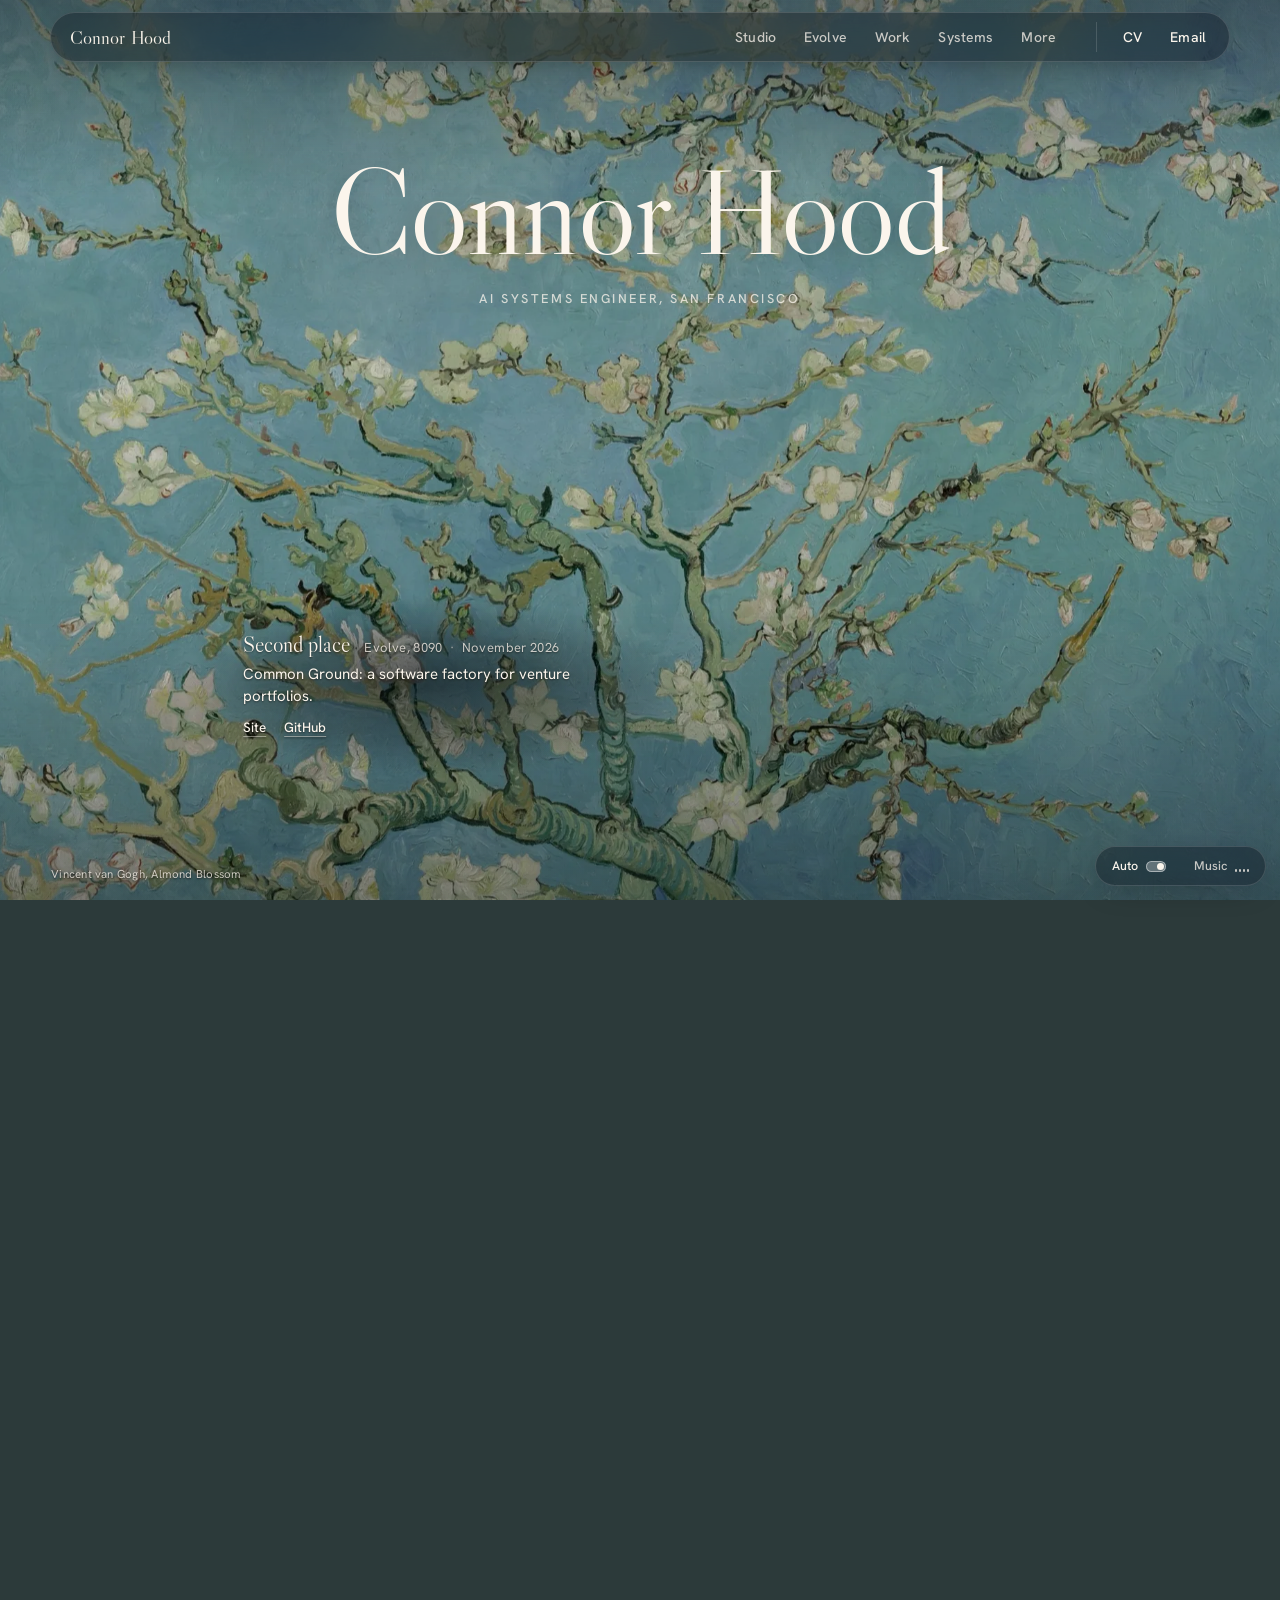
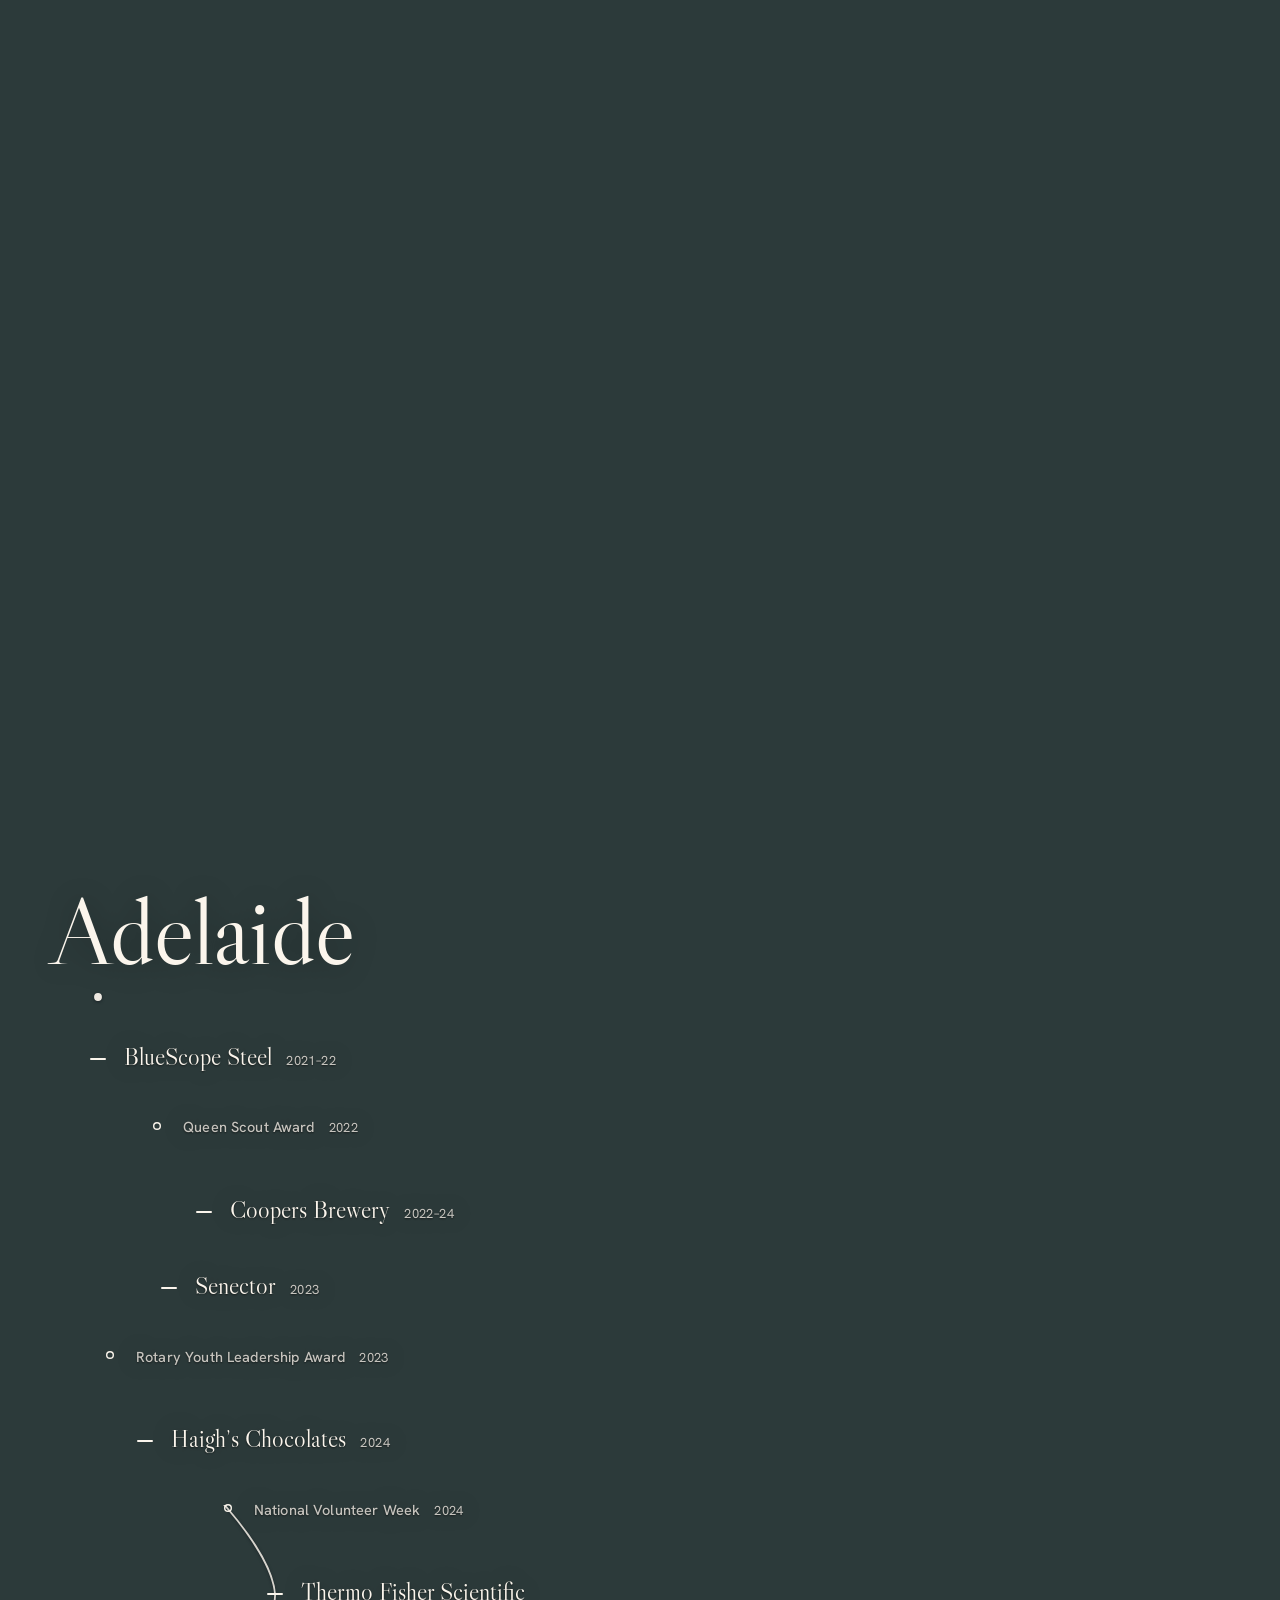
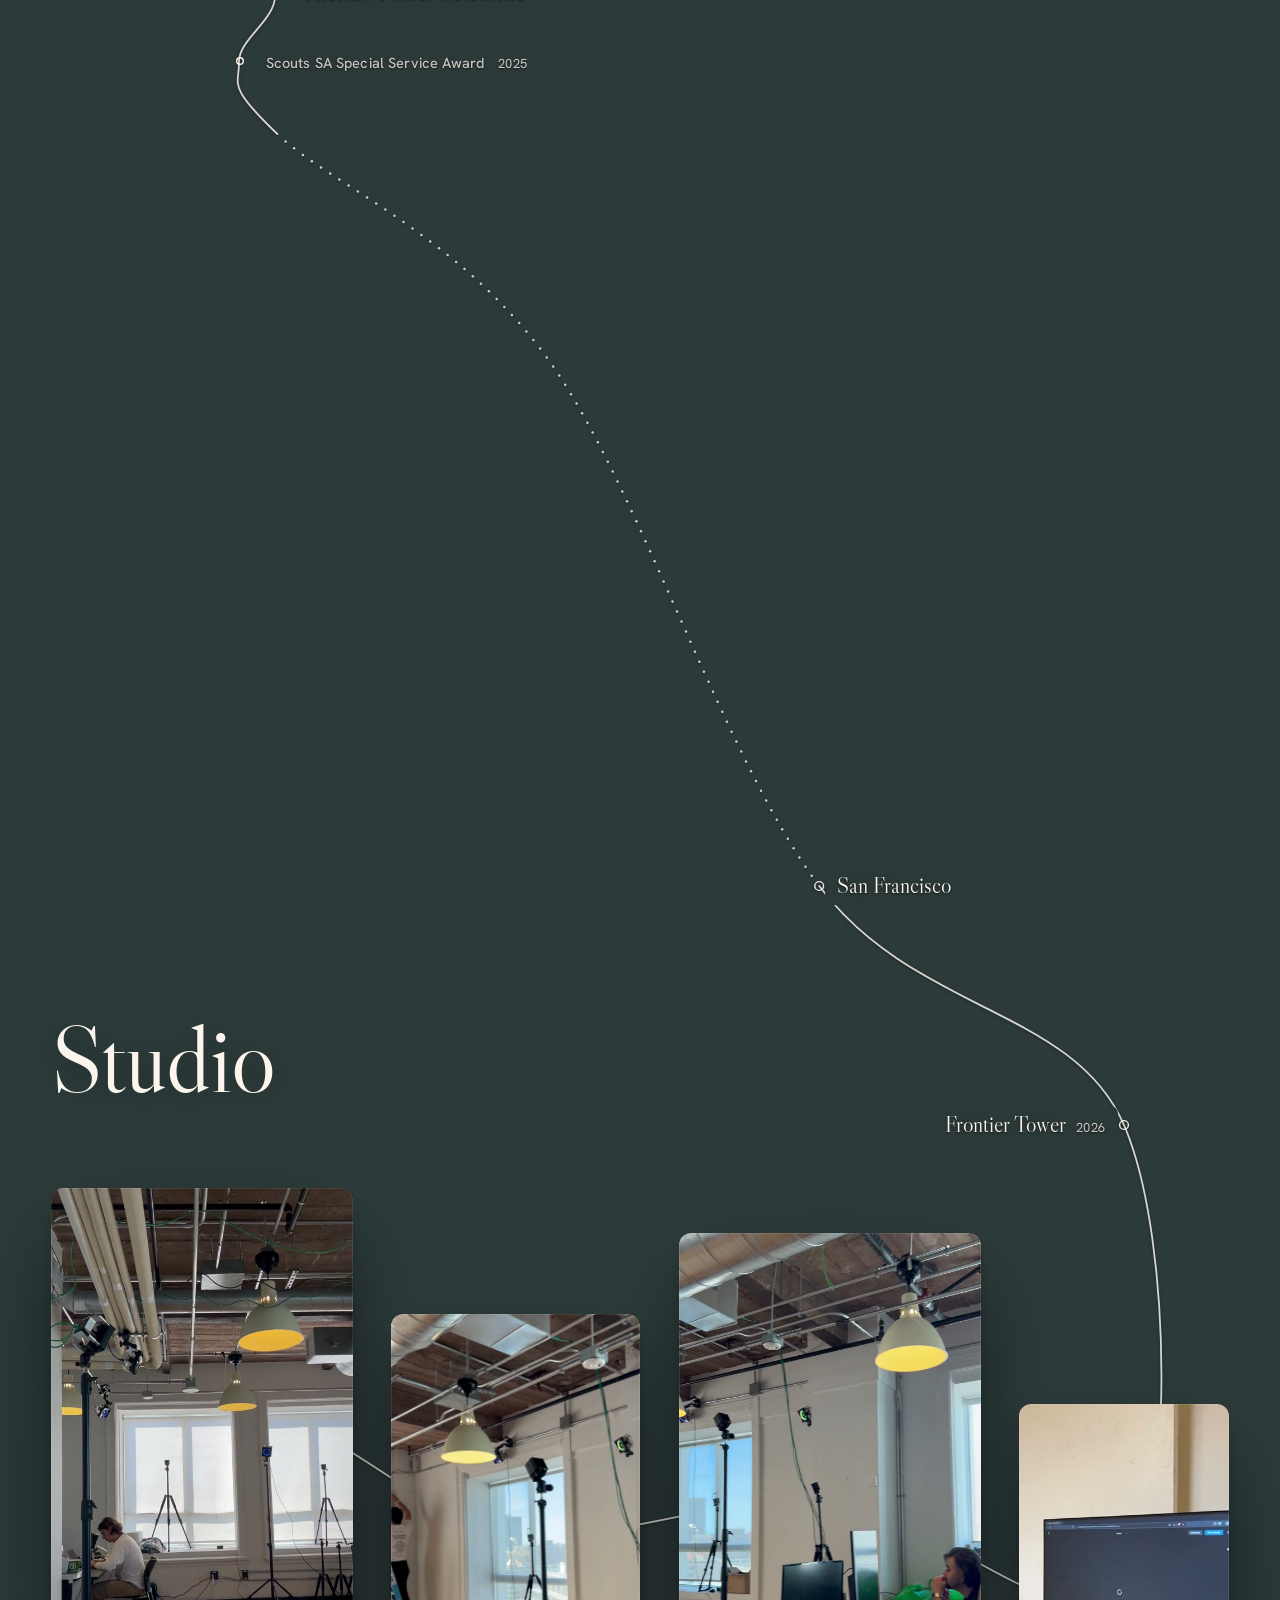
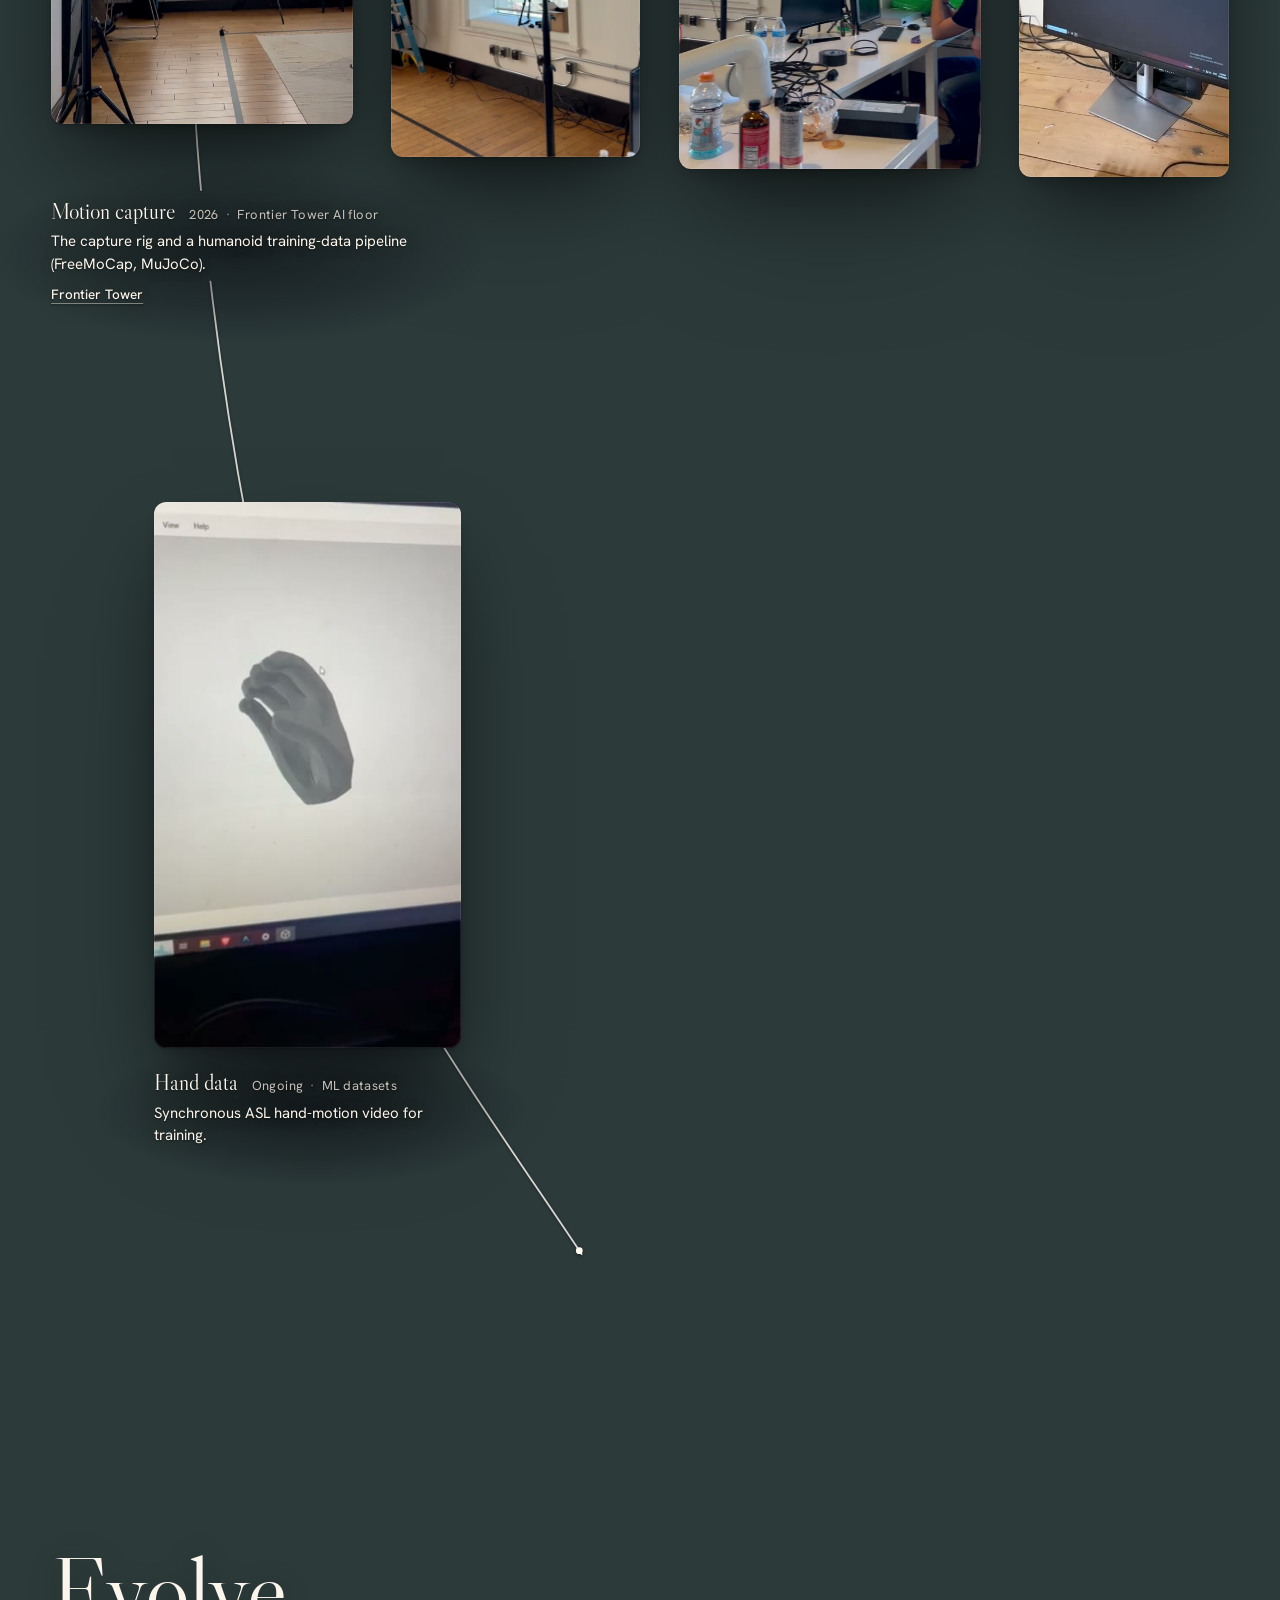
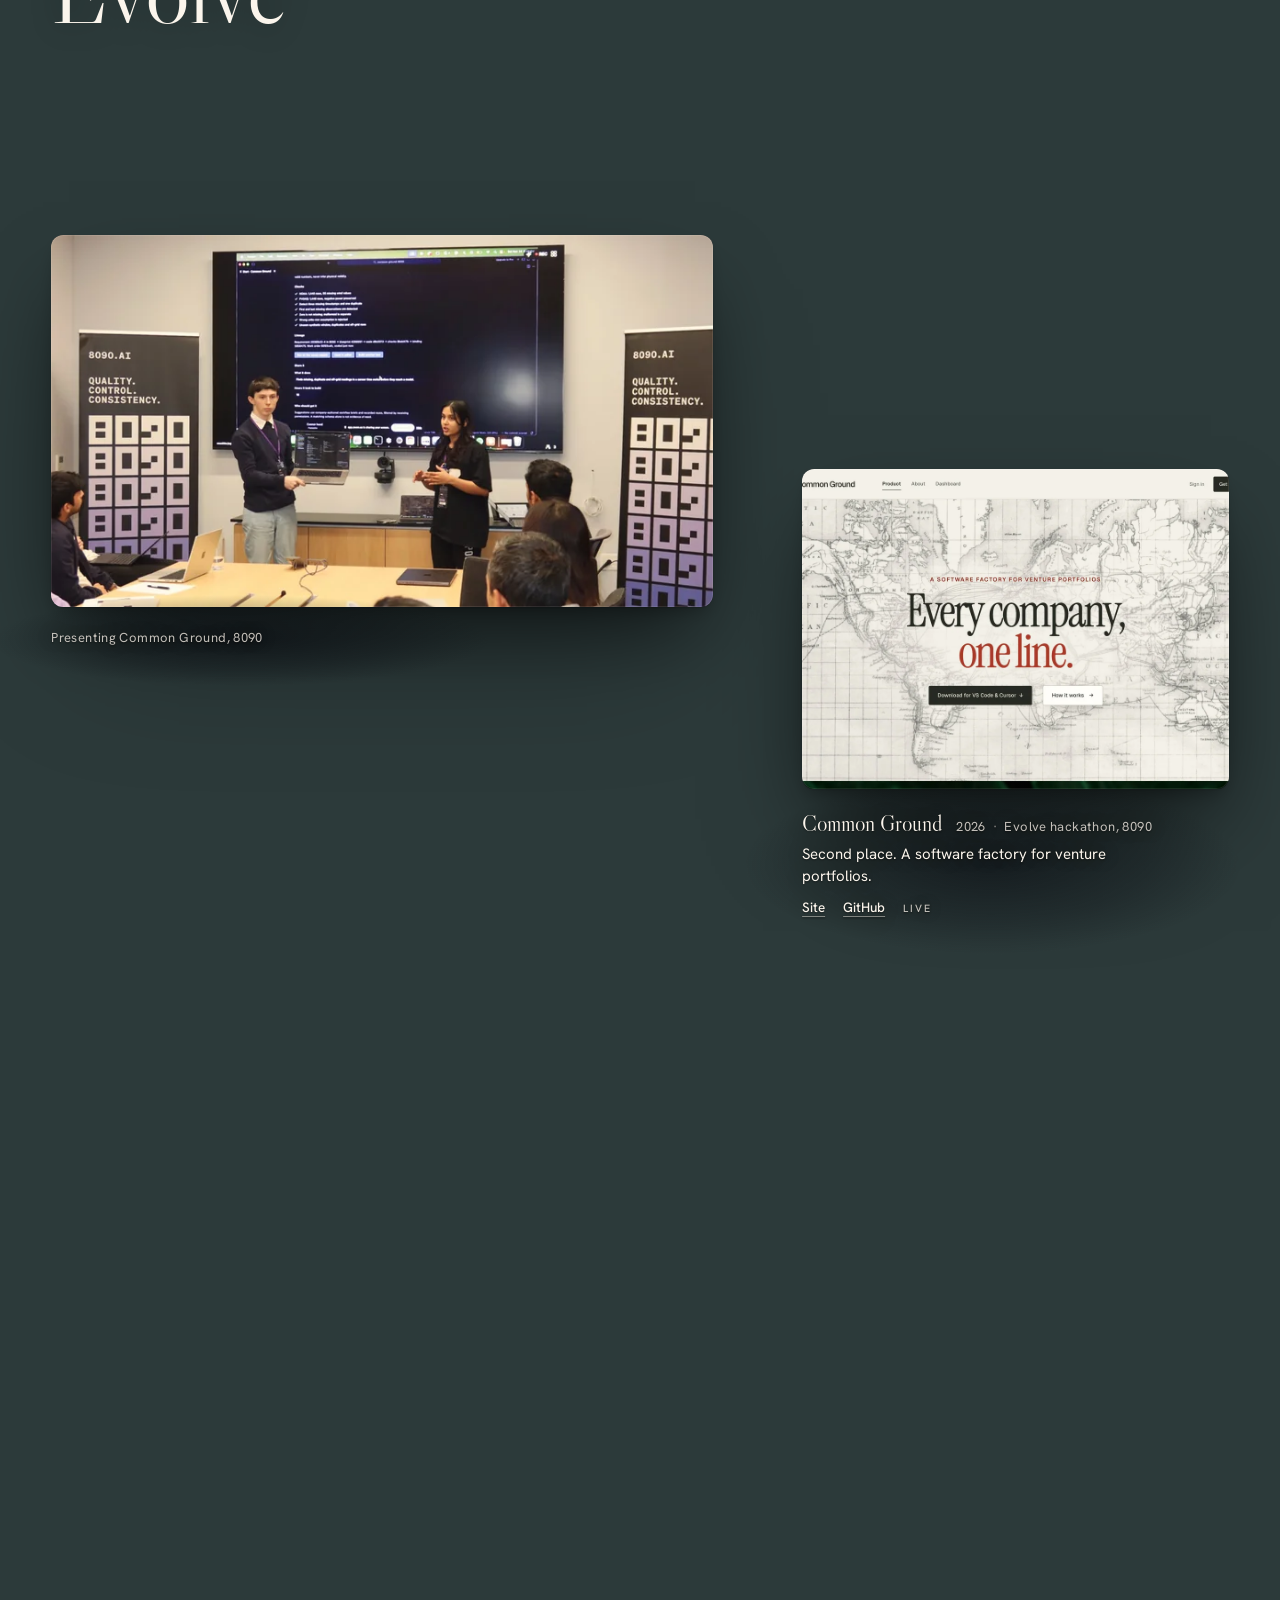
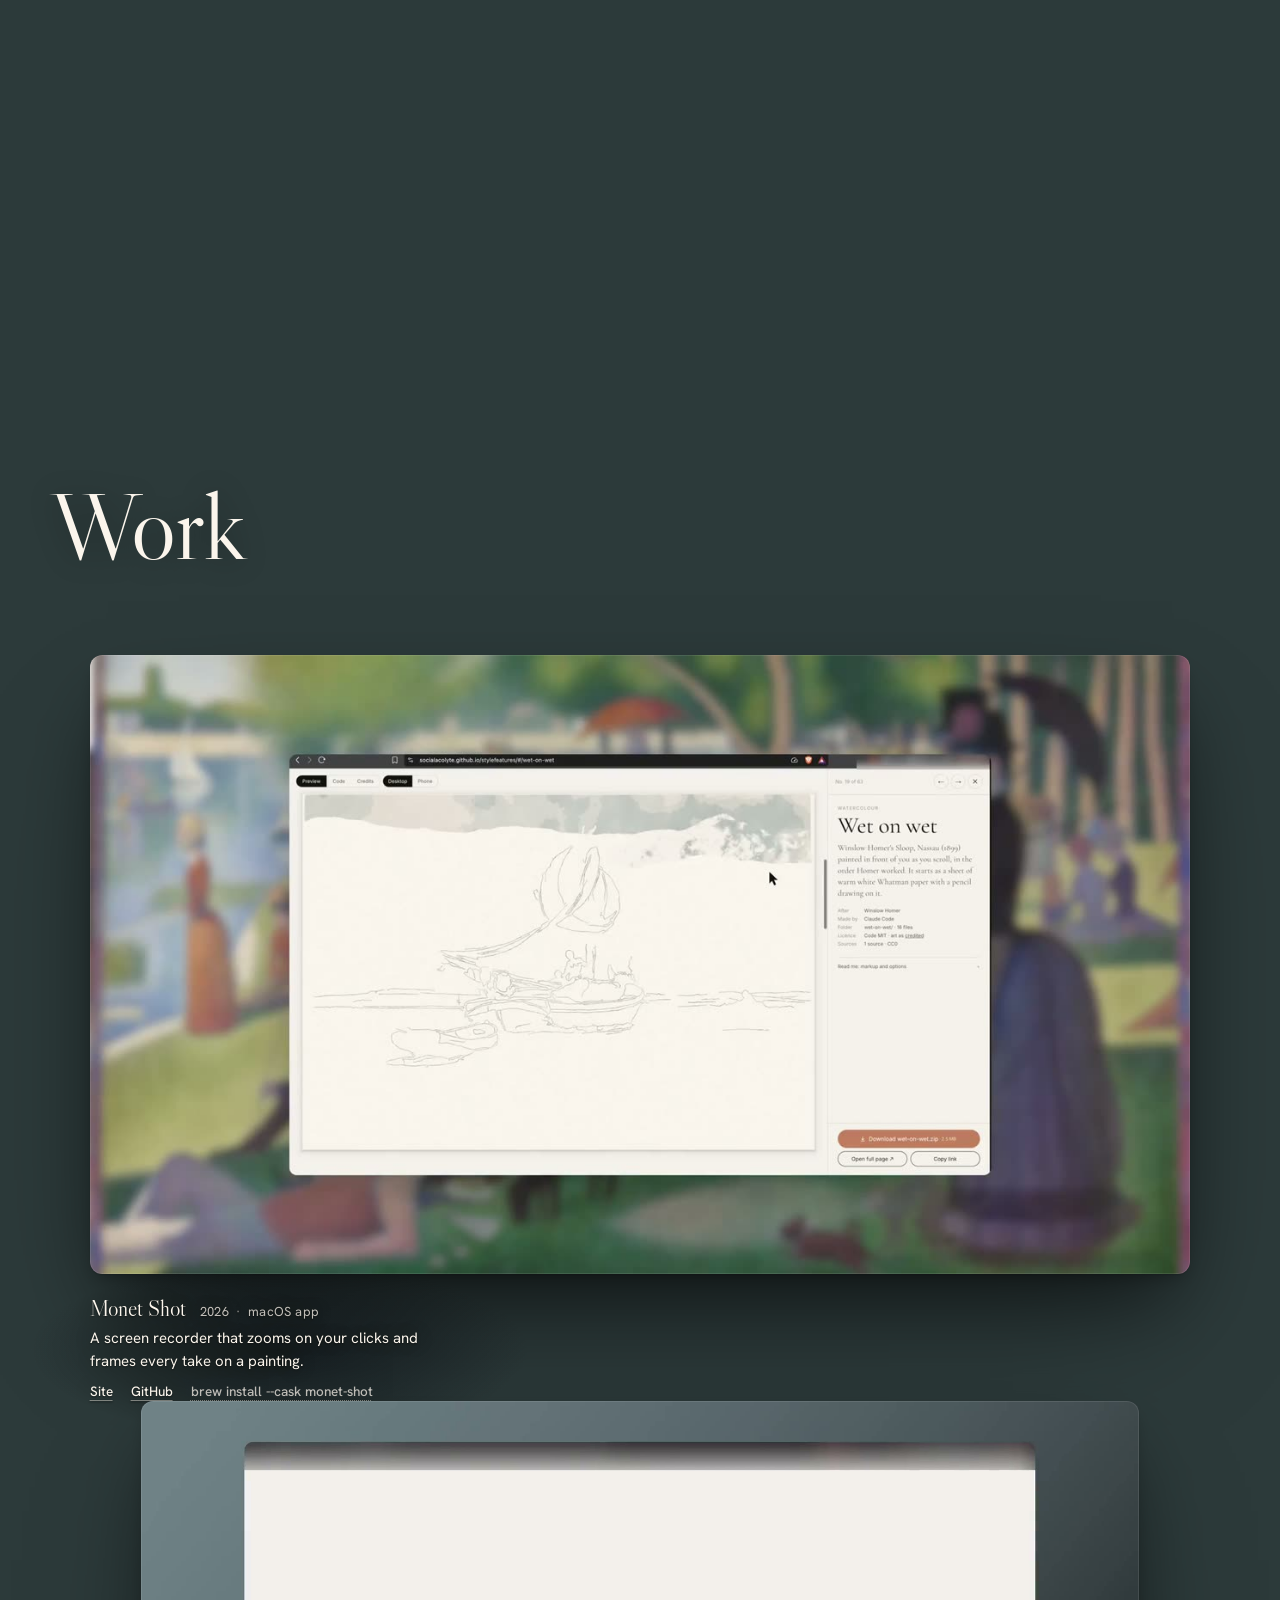
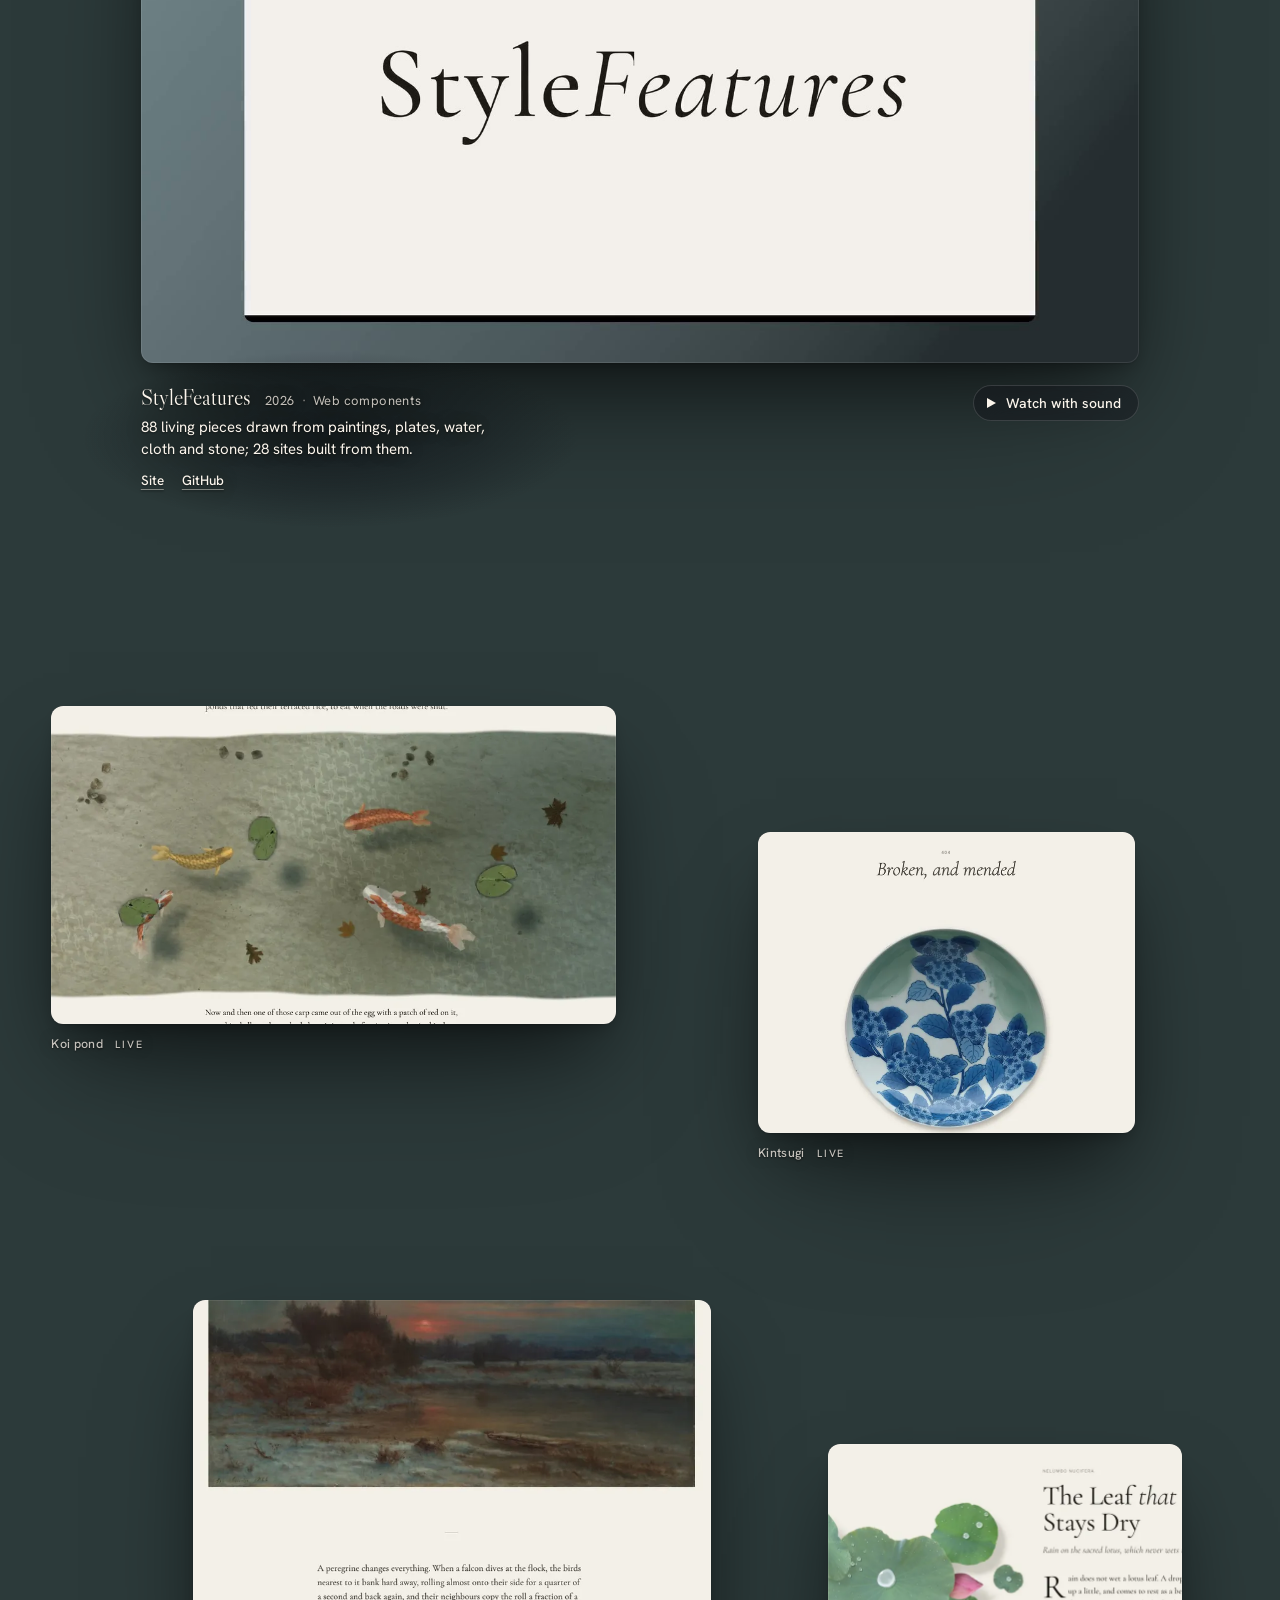
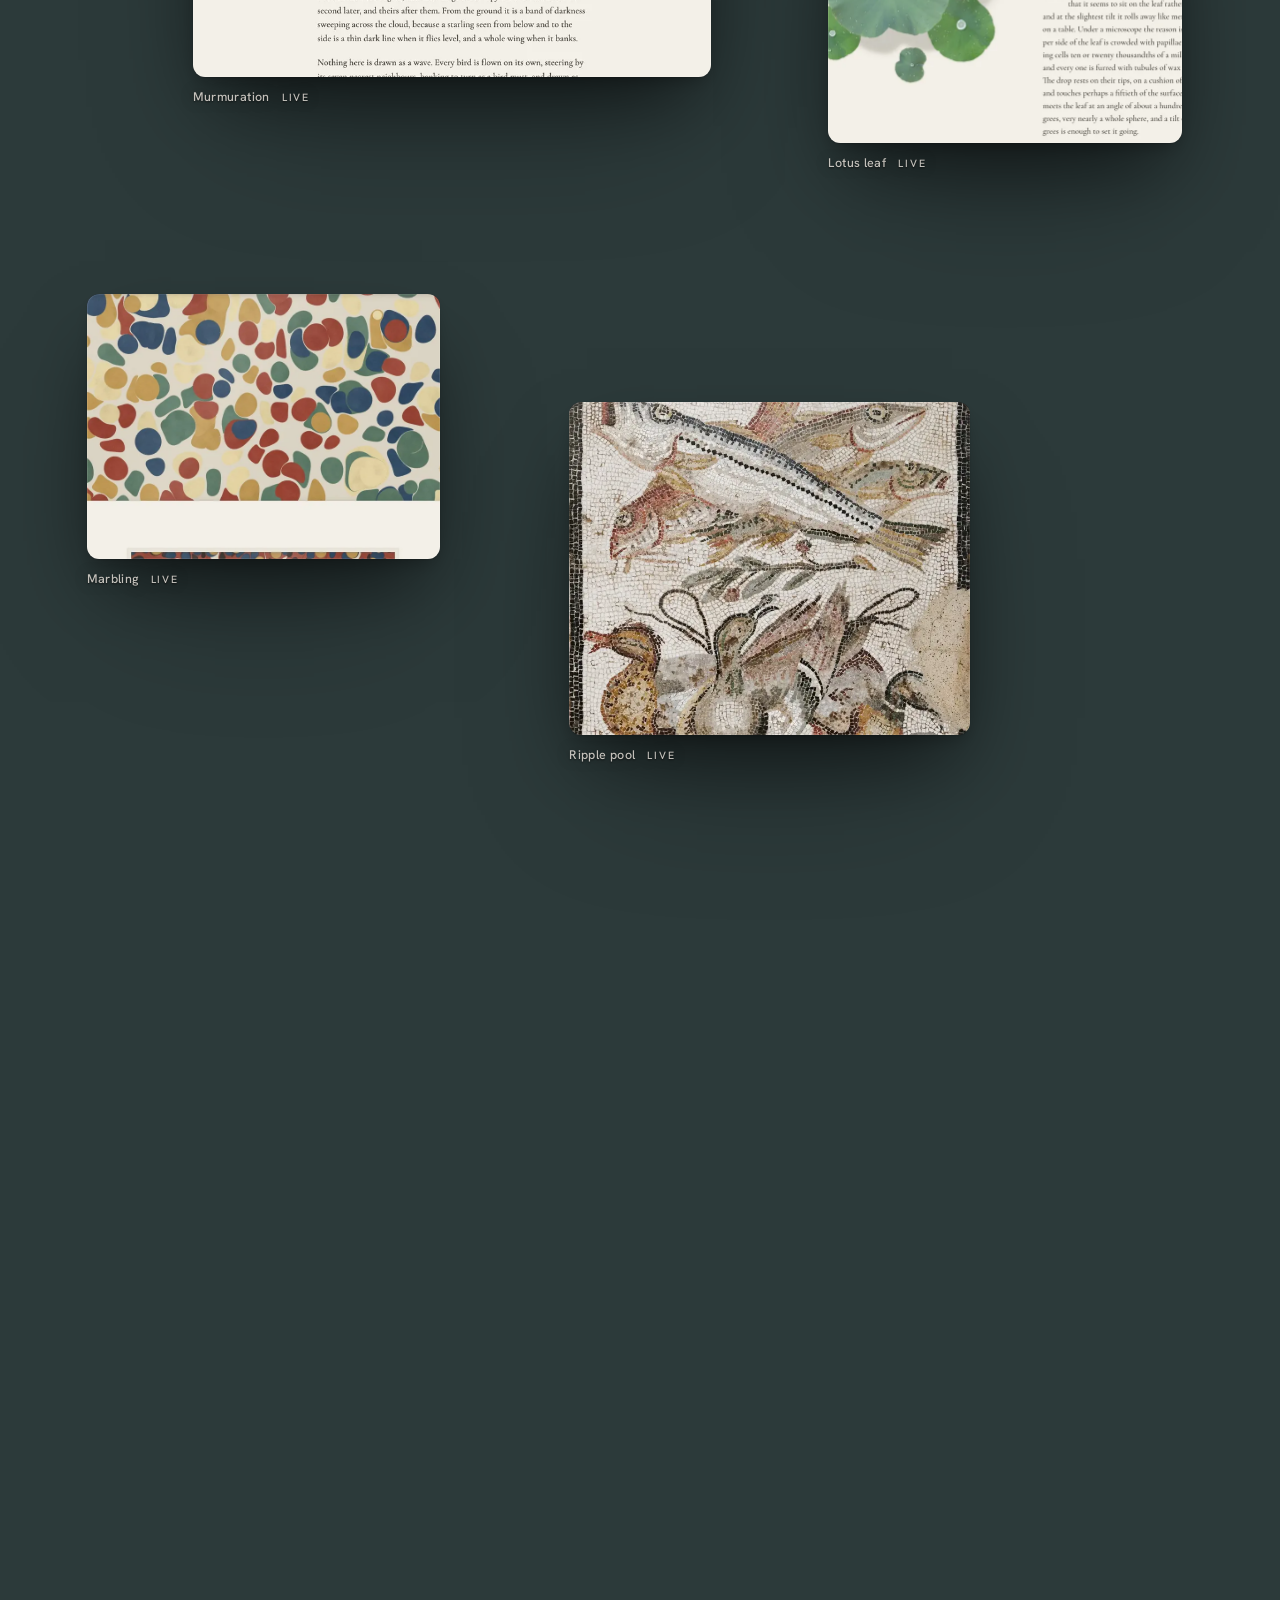
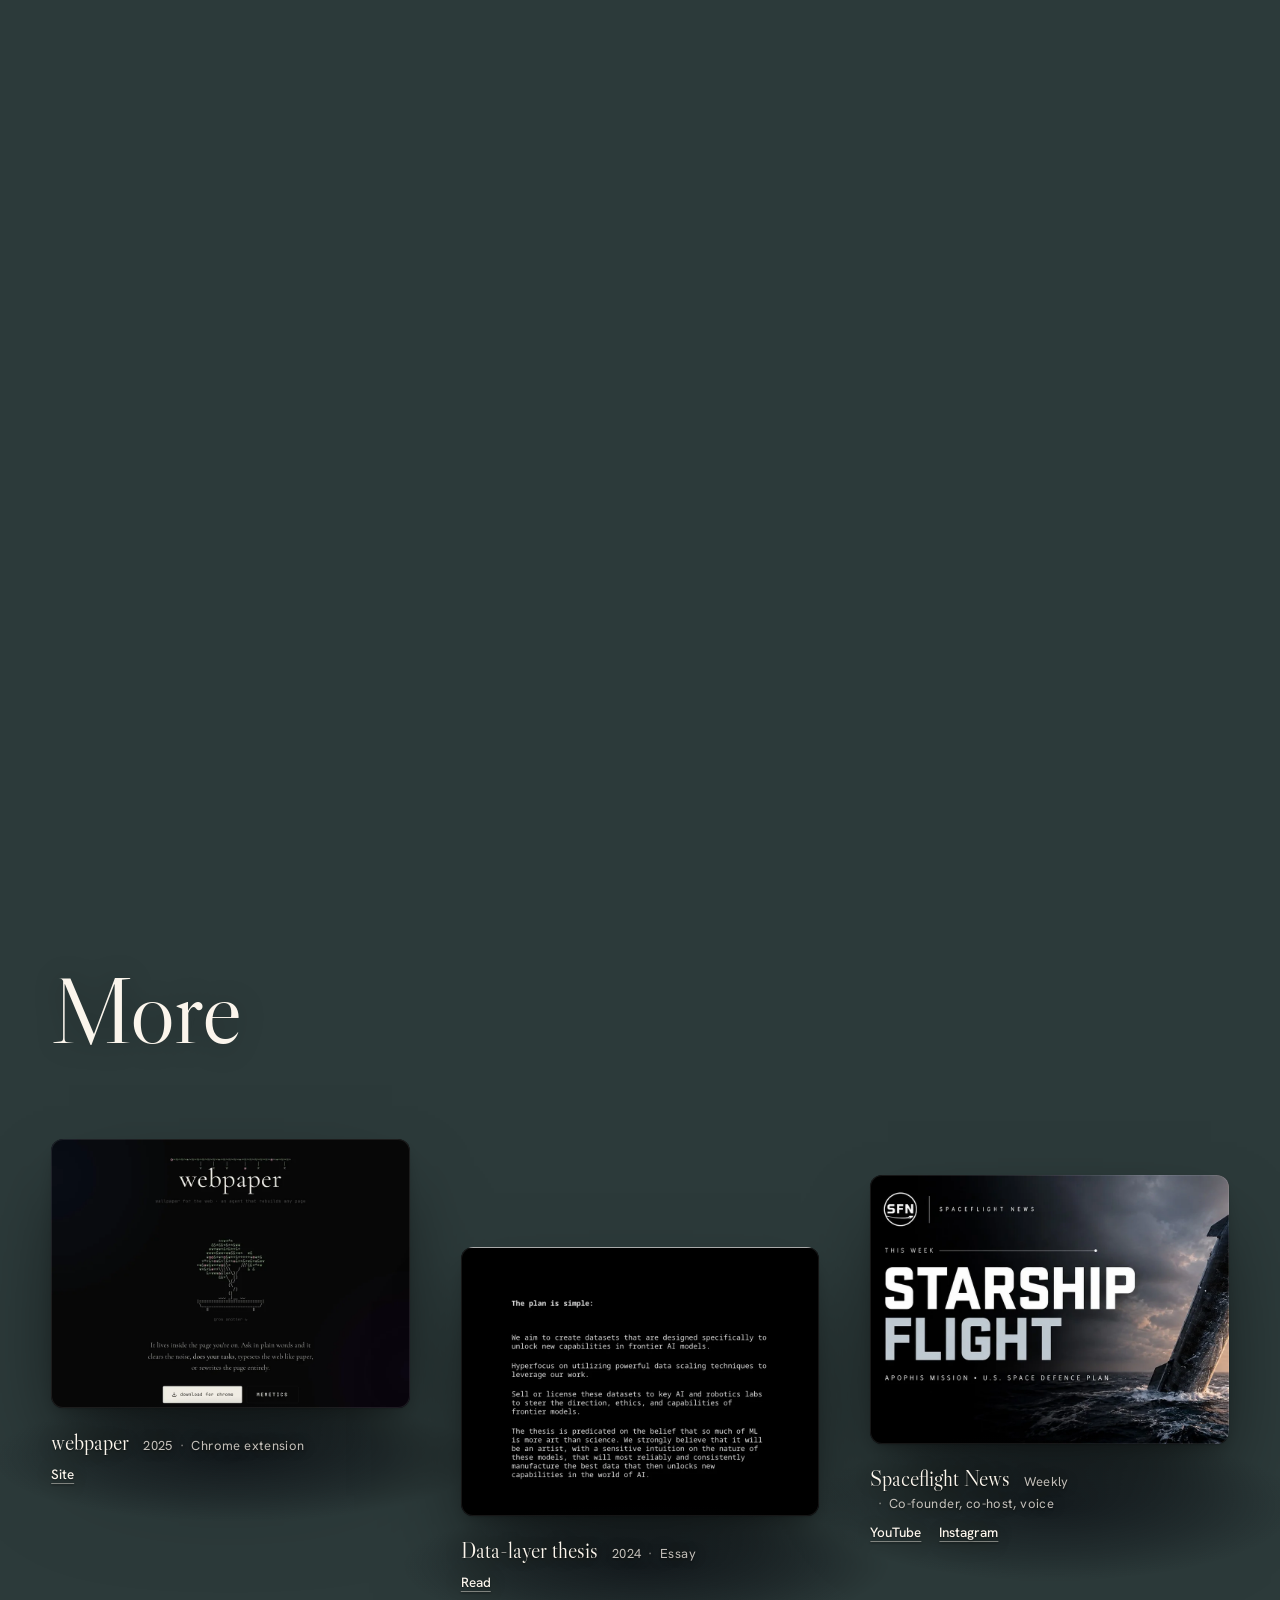
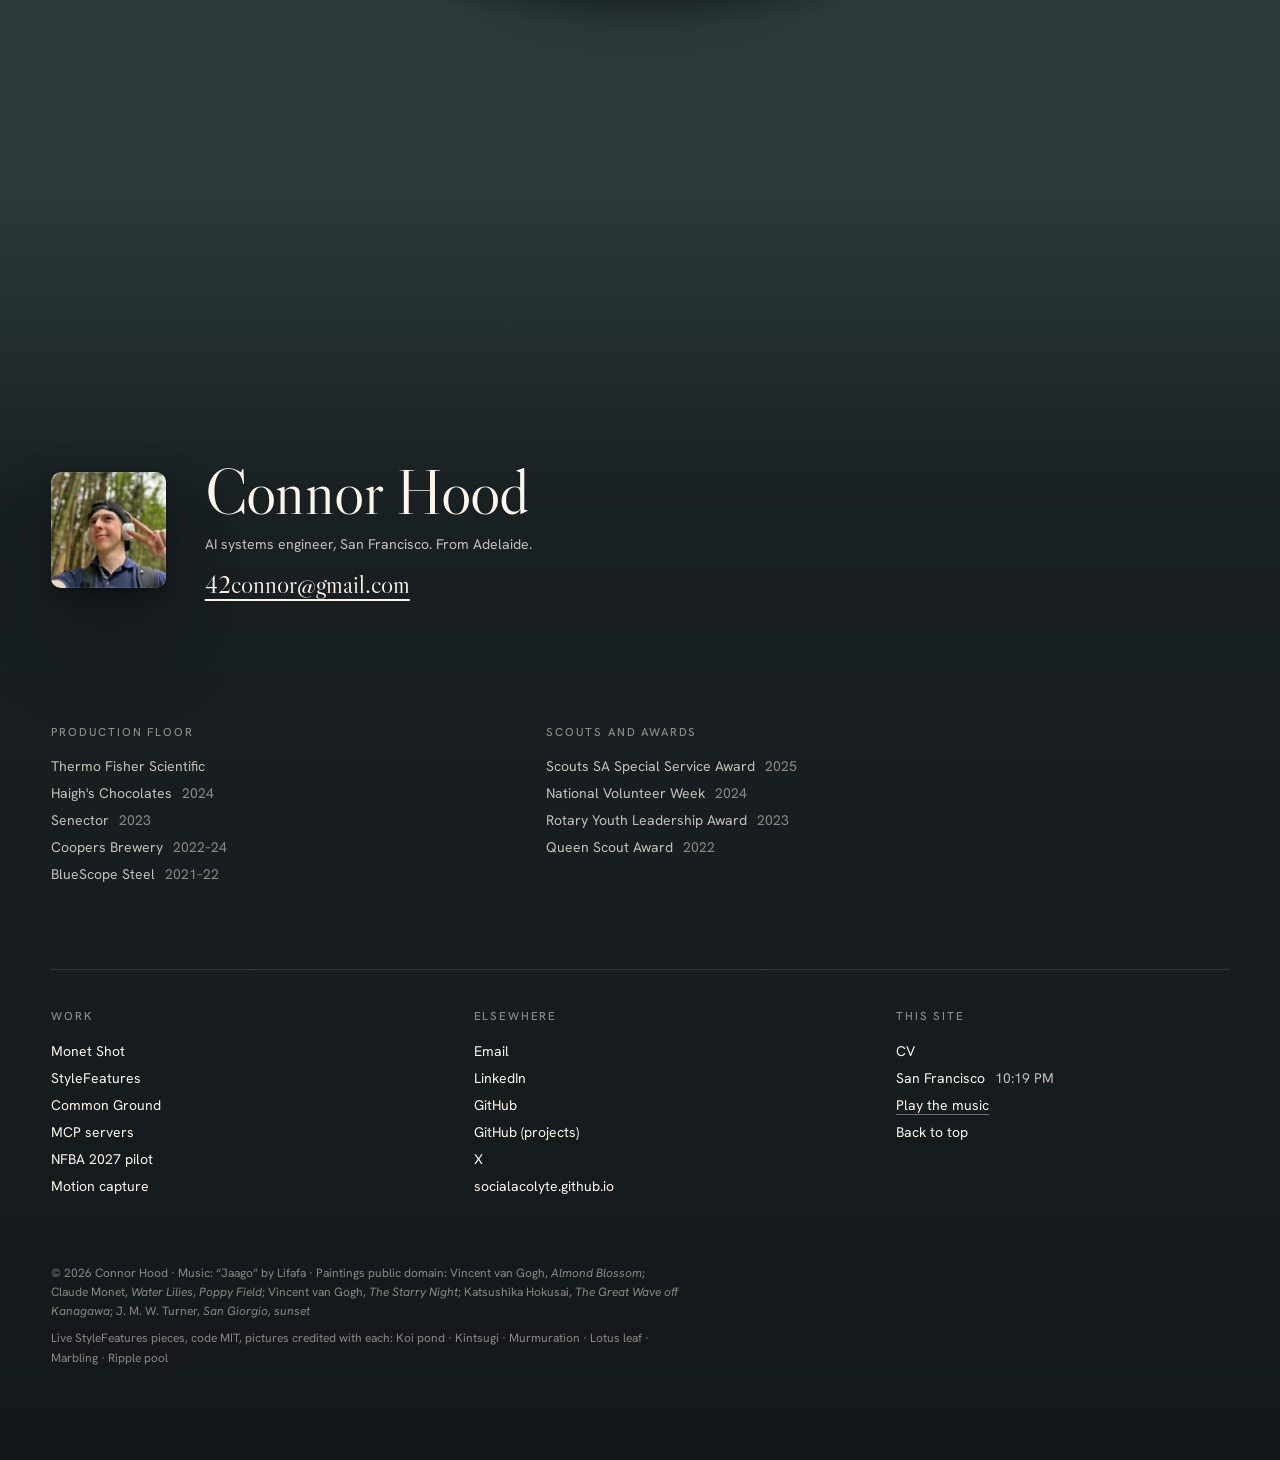
==== commit 05e350e6: "Lead with Evolve and the studio; live work, the route, music from the start - The Evolve photo with " ====
--- a/index.html
+++ b/index.html
@@ -37,13 +37,16 @@
 </div>
 <p class="credit" aria-hidden="true"><span class="credit-text">Vincent van Gogh, Almond Blossom</span></p>
 
+<!-- The start: shown only when the browser won't play sound until a click (sound.js) -->
+<button class="gate" type="button" aria-label="Enter, with sound"><span><i aria-hidden="true"></i>Enter</span></button>
+
 <header class="nav">
   <a class="nav-name" href="#top">Connor Hood</a>
   <nav class="nav-links" aria-label="Sections">
+    <a href="#studio">Studio</a>
+    <a href="#evolve">Evolve</a>
     <a href="#work">Work</a>
-    <a href="#evolve">Evolve</a>
     <a href="#systems">Systems</a>
-    <a href="#studio">Studio</a>
     <a href="#more">More</a>
   </nav>
   <div class="nav-end">
@@ -55,19 +58,39 @@
 
 <div class="menu" id="menu" hidden>
   <nav aria-label="Menu">
+    <a href="#studio">Studio</a>
+    <a href="#evolve">Evolve</a>
     <a href="#work">Work</a>
-    <a href="#evolve">Evolve</a>
     <a href="#systems">Systems</a>
-    <a href="#studio">Studio</a>
     <a href="#more">More</a>
     <a href="cv.html">CV</a>
     <a href="mailto:42connor@gmail.com">Email</a>
   </nav>
 </div>
 
+<!-- The route: one line drawn down the page, Adelaide to San Francisco and through every window (route.js) -->
+<div class="route" aria-hidden="true">
+  <svg class="route-svg" xmlns="http://www.w3.org/2000/svg">
+    <defs><mask id="route-gaps" maskUnits="userSpaceOnUse"><rect class="gap-all" fill="#fff"/><g class="gaps" fill="#000"></g></mask></defs>
+    <g mask="url(#route-gaps)">
+      <path class="ink ink-a"/>
+      <g class="sea-dots"></g>
+      <path class="ink ink-b"/>
+    </g>
+    <g class="rings"></g>
+    <circle class="pen" r="3.4"/>
+  </svg>
+  <div class="marks">
+    <p class="mark" data-mark="sf"><b>San Francisco</b></p>
+    <p class="mark" data-mark="ft"><b>Frontier Tower</b><span>2026</span></p>
+    <p class="mark" data-mark="8090"><b>8090</b><span>November 2026</span></p>
+  </div>
+  <div class="swallows"><video src="media/swallows.mp4" poster="media/swallows.jpg" muted loop playsinline preload="none"></video></div>
+</div>
+
 <main>
 
-<!-- 1. Almond Blossom. A Monet Shot cursor clicks the name and zooms; the first window rises from below -->
+<!-- 1. Almond Blossom. A Monet Shot cursor clicks the name and zooms; the Evolve photo rises from below -->
 <section class="open" id="top" data-paint="0" data-slow>
   <div class="stage">
     <h1 class="name">Connor <span class="hx-target">Hood</span> <span class="role">AI systems engineer, San Francisco</span></h1>
@@ -78,108 +101,40 @@
     <figure class="piece piece-hero">
       <div class="rise">
         <div class="win win-hero">
-          <img src="ornaments/monetshot-window.webp" width="1800" height="1125" alt="A Monet Shot recording: the StyleFeatures collection page">
+          <picture>
+            <source type="image/webp" srcset="media/evolve-720.webp 720w, media/evolve-1200.webp 1200w, media/evolve-1920.webp 1920w" sizes="(max-width: 959px) 100vw, 62vw">
+            <img src="media/evolve-1200.jpg" width="1200" height="675" alt="Connor and his teammate holding Evolve second-place certificates with Chamath Palihapitiya, under a screen reading Second place goes to Common Ground">
+          </picture>
         </div>
       </div>
       <figcaption class="label">
-        <p class="l-head"><b>Monet Shot</b><span>2026</span><span>macOS app</span></p>
-        <p class="l-line">A screen recorder that zooms on your clicks and frames every take on a painting.</p>
-        <p class="l-links"><a href="https://monetshot.pages.dev/">Site</a><a href="https://github.com/SocialAcolyte/monet-shot">GitHub</a><button class="copy" type="button" data-copy="brew install --cask monet-shot"><code>brew install --cask monet-shot</code></button></p>
-      </figcaption>
-    </figure>
-  </div>
-  <i class="anchor" id="work"></i>
-</section>
-
-<!-- 2. Water Lilies. StyleFeatures: the film is a window -->
-<section class="part part-sf" id="stylefeatures" data-paint="1">
-  <div class="piece piece-film reveal">
-    <section class="film">
-      <div class="win win-film">
-        <video class="film-video" src="media/templates.mp4" poster="media/templates.jpg" muted loop playsinline preload="none"></video>
-      </div>
-      <div class="film-row">
-        <div class="label">
-          <p class="l-head"><b>StyleFeatures</b><span>2026</span><span>Web components</span></p>
-          <p class="l-line">88 living pieces drawn from paintings, plates, water, cloth and stone; 28 sites built from them.</p>
-          <p class="l-links"><a href="https://socialacolyte.github.io/stylefeatures/">Site</a><a href="https://github.com/SocialAcolyte/stylefeatures">GitHub</a></p>
-        </div>
-        <button class="film-play" type="button" aria-pressed="false"><span class="film-label">Watch with sound</span></button>
-      </div>
-    </section>
-  </div>
-
-  <div class="pond" data-slow>
-    <figure class="pad reveal" style="--x:4%;--y:4%;--w:24%;--d:.10"><div class="win"><img src="ornaments/sf/koi-pond.webp" alt="" loading="lazy" width="800" height="500"></div><figcaption>Koi pond</figcaption></figure>
-    <figure class="pad reveal" style="--x:36%;--y:0%;--w:18%;--d:-.06"><div class="win"><img src="ornaments/sf/lotus-leaf.webp" alt="" loading="lazy" width="800" height="500"></div><figcaption>Lotus leaf</figcaption></figure>
-    <figure class="pad reveal" style="--x:64%;--y:10%;--w:30%;--d:.14"><div class="win"><img src="ornaments/sf/waterfall-print.webp" alt="" loading="lazy" width="800" height="500"></div><figcaption>Waterfall print</figcaption></figure>
-    <figure class="pad reveal" style="--x:14%;--y:40%;--w:20%;--d:-.10"><div class="win"><img src="ornaments/sf/kintsugi.webp" alt="" loading="lazy" width="800" height="500"></div><figcaption>Kintsugi</figcaption></figure>
-    <figure class="pad reveal" style="--x:42%;--y:34%;--w:26%;--d:.04"><div class="win"><img src="ornaments/sf/reedbed.webp" alt="" loading="lazy" width="800" height="500"></div><figcaption>Reedbed</figcaption></figure>
-    <figure class="pad reveal" style="--x:74%;--y:52%;--w:20%;--d:-.12"><div class="win"><img src="ornaments/sf/woodblock-print.webp" alt="" loading="lazy" width="800" height="500"></div><figcaption>Woodblock print</figcaption></figure>
-    <figure class="pad reveal" style="--x:6%;--y:74%;--w:22%;--d:.12"><div class="win"><img src="ornaments/sf/gold-ground.webp" alt="" loading="lazy" width="800" height="500"></div><figcaption>Gold ground</figcaption></figure>
-    <figure class="pad reveal" style="--x:40%;--y:72%;--w:24%;--d:-.04"><div class="win"><img src="ornaments/sf/marbling.webp" alt="" loading="lazy" width="800" height="500"></div><figcaption>Marbling</figcaption></figure>
-  </div>
-</section>
-
-<!-- 3. The Starry Night. Evolve -->
-<section class="part part-evolve" id="evolve" data-paint="2">
-  <h2 class="sec reveal">Evolve</h2>
-  <figure class="piece piece-wide reveal">
-    <div class="win">
-      <picture>
-        <source type="image/webp" srcset="media/evolve-720.webp 720w, media/evolve-1200.webp 1200w, media/evolve-1920.webp 1920w" sizes="(max-width: 960px) 100vw, 84vw">
-        <img src="media/evolve-1200.jpg" width="1200" height="675" loading="lazy" alt="Connor and his teammate holding Evolve second-place certificates with Chamath Palihapitiya, under a screen reading Second place goes to Common Ground">
-      </picture>
-    </div>
-    <figcaption class="label"><p class="l-head"><b>Second place</b><span>Evolve, 8090, November 2026</span></p></figcaption>
-  </figure>
-
-  <div class="pair">
-    <figure class="piece piece-pitch reveal">
-      <div class="win">
-        <picture>
-          <source type="image/webp" srcset="media/pitch-720.webp 720w, media/pitch-1200.webp 1200w, media/pitch-1790.webp 1790w" sizes="(max-width: 960px) 100vw, 54vw">
-          <img src="media/pitch-1200.jpg" width="1200" height="674" loading="lazy" alt="Connor presenting Common Ground at 8090">
-        </picture>
-      </div>
-      <figcaption class="label"><p class="l-head"><span>Presenting Common Ground, 8090</span></p></figcaption>
-    </figure>
-    <figure class="piece piece-cg reveal">
-      <div class="win"><img src="media/rows/common-ground.webp" width="960" height="720" loading="lazy" alt="The Common Ground site"></div>
-      <figcaption class="label">
-        <p class="l-head"><b>Common Ground</b><span>2026</span><span>Evolve hackathon, 8090</span></p>
-        <p class="l-line">Second place. A software factory for venture portfolios.</p>
+        <p class="l-head"><b>Second place</b><span>Evolve, 8090</span><span>November 2026</span></p>
+        <p class="l-line">Common Ground: a software factory for venture portfolios.</p>
         <p class="l-links"><a href="https://common-ground-theta.vercel.app/">Site</a><a href="https://github.com/SocialAcolyte/8090-project-Anushka-Connor">GitHub</a></p>
       </figcaption>
     </figure>
   </div>
 </section>
 
-<!-- 4. The Great Wave. Systems -->
-<section class="part part-systems" id="systems" data-paint="3">
-  <h2 class="sec reveal">Systems</h2>
-  <div class="pair pair-sys">
-    <figure class="piece piece-mcp reveal">
-      <div class="win"><img src="media/rows/mcp.webp" width="960" height="720" loading="lazy" alt="An MCP server's site"></div>
-      <figcaption class="label">
-        <p class="l-head"><b>MCP servers</b><span>2025–</span><span>Dozens built</span></p>
-        <p class="l-line">The largest runs QuickBooks Enterprise across 85+ company files for a 36-building property portfolio.</p>
-        <p class="l-links"><a href="https://github.com/SocialAcolyte">GitHub</a></p>
-      </figcaption>
-    </figure>
-    <figure class="piece piece-gfn reveal">
-      <div class="win"><img src="media/rows/gfn.webp" width="960" height="720" loading="lazy" alt="Global Footprint Network"></div>
-      <figcaption class="label">
-        <p class="l-head"><b>NFBA 2027 pilot</b><span>2026</span><span>Global Footprint Network</span></p>
-        <p class="l-line">A pipeline that loaded and checked ~31M rows of FAOSTAT data for the national footprint accounts.</p>
-        <p class="l-links"><a href="https://www.footprintnetwork.org/">Site</a></p>
-      </figcaption>
-    </figure>
-  </div>
-</section>
-
-<!-- 5. Poppy Field. The studio -->
-<section class="part part-studio" id="studio" data-paint="4">
+<!-- 1b. Almond Blossom still. Adelaide: where the route starts, the production floor and Scouts as its first stops -->
+<section class="part part-start" id="adelaide" data-paint="0" aria-label="Adelaide">
+  <h2 class="sec reveal">Adelaide</h2>
+  <ol class="stops">
+    <li class="stop" style="--x:4%"><i class="tick"></i><b>BlueScope Steel</b><span>2021–22</span></li>
+    <li class="stop is-award" style="--x:9%"><i class="tick"></i><b>Queen Scout Award</b><span>2022</span></li>
+    <li class="stop" style="--x:13%"><i class="tick"></i><b>Coopers Brewery</b><span>2022–24</span></li>
+    <li class="stop" style="--x:10%"><i class="tick"></i><b>Senector</b><span>2023</span></li>
+    <li class="stop is-award" style="--x:5%"><i class="tick"></i><b>Rotary Youth Leadership Award</b><span>2023</span></li>
+    <li class="stop" style="--x:8%"><i class="tick"></i><b>Haigh’s Chocolates</b><span>2024</span></li>
+    <li class="stop is-award" style="--x:15%"><i class="tick"></i><b>National Volunteer Week</b><span>2024</span></li>
+    <li class="stop" style="--x:19%"><i class="tick"></i><b>Thermo Fisher Scientific</b></li>
+    <li class="stop is-award" style="--x:16%"><i class="tick"></i><b>Scouts SA Special Service Award</b><span>2025</span></li>
+  </ol>
+  <div class="sea" aria-hidden="true"></div>
+</section>
+
+<!-- 2. Water Lilies. The studio -->
+<section class="part part-studio" id="studio" data-paint="1">
   <h2 class="sec reveal">Studio</h2>
   <figure class="piece piece-clips">
     <div class="clips">
@@ -203,6 +158,94 @@
   </figure>
 </section>
 
+<!-- 3. The Starry Night. Evolve: the pitch, Common Ground, the demo room -->
+<section class="part part-evolve" id="evolve" data-paint="2">
+  <h2 class="sec reveal">Evolve</h2>
+  <div class="pair">
+    <figure class="piece piece-pitch reveal">
+      <div class="win">
+        <picture>
+          <source type="image/webp" srcset="media/pitch-720.webp 720w, media/pitch-1200.webp 1200w, media/pitch-1790.webp 1790w" sizes="(max-width: 960px) 100vw, 54vw">
+          <img src="media/pitch-1200.jpg" width="1200" height="674" loading="lazy" alt="Connor presenting Common Ground at 8090">
+        </picture>
+      </div>
+      <figcaption class="label"><p class="l-head"><span>Presenting Common Ground, 8090</span></p></figcaption>
+    </figure>
+    <figure class="piece piece-cg reveal">
+      <div class="win win-site" data-site="https://common-ground-theta.vercel.app/" data-title="The Common Ground site, live"><img src="media/rows/common-ground.webp" width="960" height="720" loading="lazy" alt="The Common Ground site"></div>
+      <figcaption class="label">
+        <p class="l-head"><b>Common Ground</b><span>2026</span><span>Evolve hackathon, 8090</span></p>
+        <p class="l-line">Second place. A software factory for venture portfolios.</p>
+        <p class="l-links"><a href="https://common-ground-theta.vercel.app/">Site</a><a href="https://github.com/SocialAcolyte/8090-project-Anushka-Connor">GitHub</a><span class="live">Live</span></p>
+      </figcaption>
+    </figure>
+  </div>
+  <figure class="piece piece-demo reveal">
+    <div class="win clip"><video data-auto src="media/demo-room.mp4" poster="media/demo-room.jpg" muted loop playsinline preload="none" aria-label="The demo room at 8090"></video></div>
+    <figcaption class="label"><p class="l-head"><span>The demo room, 8090</span></p></figcaption>
+  </figure>
+</section>
+
+<!-- 4. The Great Wave. Work: Monet Shot, then StyleFeatures -->
+<section class="part part-work" id="work" data-paint="3">
+  <h2 class="sec reveal">Work</h2>
+  <figure class="piece piece-wide piece-monet reveal">
+    <div class="win win-take"><video data-auto src="media/monetshot-take.mp4" poster="media/monetshot-take.jpg" width="1600" height="900" muted loop playsinline preload="none" aria-label="A Monet Shot take: a StyleFeatures page recorded, zoomed on its clicks and framed on a painting"></video></div>
+    <figcaption class="label">
+      <p class="l-head"><b>Monet Shot</b><span>2026</span><span>macOS app</span></p>
+      <p class="l-line">A screen recorder that zooms on your clicks and frames every take on a painting.</p>
+      <p class="l-links"><a href="https://monetshot.pages.dev/">Site</a><a href="https://github.com/SocialAcolyte/monet-shot">GitHub</a><button class="copy" type="button" data-copy="brew install --cask monet-shot"><code>brew install --cask monet-shot</code></button></p>
+    </figcaption>
+  </figure>
+  <div class="piece piece-film reveal" id="stylefeatures">
+    <section class="film">
+      <div class="win win-film">
+        <video class="film-video" src="media/templates.mp4" poster="media/templates.jpg" muted loop playsinline preload="none"></video>
+      </div>
+      <div class="film-row">
+        <div class="label">
+          <p class="l-head"><b>StyleFeatures</b><span>2026</span><span>Web components</span></p>
+          <p class="l-line">88 living pieces drawn from paintings, plates, water, cloth and stone; 28 sites built from them.</p>
+          <p class="l-links"><a href="https://socialacolyte.github.io/stylefeatures/">Site</a><a href="https://github.com/SocialAcolyte/stylefeatures">GitHub</a></p>
+        </div>
+        <button class="film-play" type="button" aria-pressed="false"><span class="film-label">Watch with sound</span></button>
+      </div>
+    </section>
+  </div>
+
+  <div class="pond" data-slow>
+    <figure class="pad reveal" data-piece="koi-pond" style="--x:0%;--y:0vh;--w:48%;--a:16 / 9;--d:.05"><div class="win win-live"><img src="ornaments/sf/koi-pond.webp" alt="" loading="lazy"></div><figcaption>Koi pond<span class="live">Live</span></figcaption></figure>
+    <figure class="pad reveal" data-piece="kintsugi" style="--x:60%;--y:14vh;--w:32%;--a:5 / 4;--d:-.06"><div class="win win-live"><img src="ornaments/sf/kintsugi.webp" alt="" loading="lazy"></div><figcaption>Kintsugi<span class="live">Live</span></figcaption></figure>
+    <figure class="pad reveal" data-piece="murmuration" style="--x:12%;--y:66vh;--w:44%;--a:1.373;--d:.08"><div class="win win-live"><img src="ornaments/sf/murmuration.webp" alt="" loading="lazy"></div><figcaption>Murmuration<span class="live">Live</span></figcaption></figure>
+    <figure class="pad reveal" data-piece="lotus-leaf" style="--x:66%;--y:82vh;--w:30%;--a:1.18;--d:-.05"><div class="win win-live"><img src="ornaments/sf/lotus-leaf.webp" alt="" loading="lazy"></div><figcaption>Lotus leaf<span class="live">Live</span></figcaption></figure>
+    <figure class="pad reveal" data-piece="marbling" style="--x:3%;--y:132vh;--w:30%;--a:4 / 3;--d:.06"><div class="win win-live"><img src="ornaments/sf/marbling.webp" alt="" loading="lazy"></div><figcaption>Marbling<span class="live">Live</span></figcaption></figure>
+    <figure class="pad reveal" data-piece="ripple-pool" style="--x:44%;--y:144vh;--w:34%;--a:6 / 5;--d:-.04"><div class="win win-live"><img src="pieces/ripple-pool/poster.webp" alt="" loading="lazy"></div><figcaption>Ripple pool<span class="live">Live</span></figcaption></figure>
+  </div>
+</section>
+
+<!-- 5. Poppy Field. Systems -->
+<section class="part part-systems" id="systems" data-paint="4">
+  <h2 class="sec reveal">Systems</h2>
+  <div class="pair pair-sys">
+    <figure class="piece piece-mcp reveal">
+      <div class="win"><img src="media/rows/mcp.webp" width="960" height="720" loading="lazy" alt="An MCP server's site"></div>
+      <figcaption class="label">
+        <p class="l-head"><b>MCP servers</b><span>2025–</span><span>Dozens built</span></p>
+        <p class="l-line">The largest runs QuickBooks Enterprise across 85+ company files for a 36-building property portfolio.</p>
+        <p class="l-links"><a href="https://github.com/SocialAcolyte">GitHub</a></p>
+      </figcaption>
+    </figure>
+    <figure class="piece piece-gfn reveal">
+      <div class="win"><img src="media/rows/gfn.webp" width="960" height="720" loading="lazy" alt="Global Footprint Network"></div>
+      <figcaption class="label">
+        <p class="l-head"><b>NFBA 2027 pilot</b><span>2026</span><span>Global Footprint Network</span></p>
+        <p class="l-line">A pipeline that loaded and checked ~31M rows of FAOSTAT data for the national footprint accounts.</p>
+        <p class="l-links"><a href="https://www.footprintnetwork.org/">Site</a></p>
+      </figcaption>
+    </figure>
+  </div>
+</section>
+
 <!-- 6. Turner. More, then the footer on a dark scrim -->
 <section class="part part-more" id="more" data-paint="5">
   <h2 class="sec reveal">More</h2>
@@ -301,6 +344,7 @@
     </div>
 
     <p class="credits">© 2026 Connor Hood · Music: “Jaago” by Lifafa · Paintings public domain: Vincent van Gogh, <i>Almond Blossom</i>; Claude Monet, <i>Water Lilies</i>, <i>Poppy Field</i>; Vincent van Gogh, <i>The Starry Night</i>; Katsushika Hokusai, <i>The Great Wave off Kanagawa</i>; J. M. W. Turner, <i>San Giorgio, sunset</i></p>
+    <p class="credits credits-live">Live StyleFeatures pieces, code MIT, pictures credited with each: <a href="pieces/koi-pond/CREDITS.md">Koi pond</a> · <a href="pieces/kintsugi/CREDITS.md">Kintsugi</a> · <a href="pieces/murmuration/CREDITS.md">Murmuration</a> · <a href="pieces/lotus-leaf/CREDITS.md">Lotus leaf</a> · <a href="pieces/marbling/CREDITS.md">Marbling</a> · <a href="pieces/ripple-pool/CREDITS.md">Ripple pool</a></p>
   </div>
 </footer>
 
@@ -313,5 +357,6 @@
 <script type="module" src="autoscroll.js"></script>
 <script type="module" src="main.js"></script>
 <script type="module" src="hero.js"></script>
+<script type="module" src="route.js"></script>
 </body>
 </html>
--- a/style.css
+++ b/style.css
@@ -190,7 +190,8 @@
 }
 
 /* 2. StyleFeatures */
-.part-sf { padding-top: 30vh; }
+.part-work { padding-top: 34vh; }
+.piece-monet { margin-bottom: 30vh; }
 .piece-film { width: min(78vw, 1180px); margin: 0 auto; }
 .win-film { background: #3a4048; }
 .win-film video { aspect-ratio: 16 / 9; object-fit: contain; cursor: pointer; }
@@ -209,11 +210,39 @@
 .film-play::before { content: ""; width: 0; height: 0; border-left: 9px solid currentColor; border-top: 5.5px solid transparent; border-bottom: 5.5px solid transparent; }
 .film-play[aria-pressed="true"]::before { width: 9px; height: 10px; border: 0; background: linear-gradient(90deg, currentColor 3px, transparent 3px 6px, currentColor 6px); }
 
-.pond { position: relative; max-width: 1280px; height: 118vh; margin: 22vh auto 0; }
+.pond { position: relative; max-width: 1280px; height: 192vh; margin: 24vh auto 0; }
 .pad { position: absolute; left: var(--x); top: var(--y); width: var(--w); }
-.pad .win { transform: translate3d(0, var(--py, 0px), 0); }
-.pad .win img { aspect-ratio: 8 / 5; object-fit: cover; }
+.pad .win { transform: translate3d(0, var(--py, 0px), 0); aspect-ratio: var(--a, 8 / 5); }
+.pad .win img { width: 100%; height: 100%; object-fit: cover; }
 .pad figcaption { margin-top: 12px; font: 500 12.5px/1.3 var(--sans); letter-spacing: .03em; color: var(--soft); text-shadow: 0 1px 2px rgba(0, 0, 0, .6), 0 0 14px rgba(0, 0, 0, .4); transform: translate3d(0, var(--py, 0px), 0); }
+
+/* ---------- The work, running ----------
+   Live windows hold the real thing in an iframe; the still lies under it until it runs. */
+.win-live, .win-site { cursor: pointer; }
+.win-live iframe, .win-site iframe {
+  position: absolute; left: 0; top: 0; border: 0; display: block;
+  opacity: 0; transition: opacity 1s ease;
+}
+.win-live iframe { width: 100%; height: 100%; }
+.win.is-live iframe { opacity: 1; }
+.win.is-off iframe { visibility: hidden; }
+/* the site is drawn at desktop width and scaled into its window (--s from main.js) */
+.win-site { aspect-ratio: 4 / 3; }
+.win-site img { width: 100%; height: 100%; object-fit: cover; }
+.win-site iframe { width: 1280px; height: 960px; transform: scale(var(--s, .4)); transform-origin: 0 0; }
+@media (pointer: coarse) { .win-site:not(.is-awake) iframe { pointer-events: none; } }
+.win-take video { aspect-ratio: 16 / 9; object-fit: cover; }
+/* "Live", plain, in the label row */
+.live { font: 500 10.5px/1 var(--sans); letter-spacing: .18em; text-transform: uppercase; color: var(--soft); }
+.pad .live { margin-left: 12px; }
+/* the Monet Shot cursor's one tap on a piece */
+.tap { position: absolute; left: 0; top: 0; z-index: 3; pointer-events: none; transform: translate3d(110%, 0, 0); }
+.tap svg { display: block; filter: drop-shadow(0 4px 8px rgba(0, 0, 0, .35)); transform-origin: 6px 3px; transition: transform .14s ease; }
+.tap i { position: absolute; left: 6px; top: 3px; width: 52px; height: 52px; margin: -26px 0 0 -26px; border-radius: 50%; border: 2px solid rgba(255, 255, 255, .9); opacity: 0; }
+.tap.is-click svg { animation: tap-press .3s ease; }
+.tap.is-click i { animation: hx-ripple-local .7s cubic-bezier(.2, .7, .1, 1); }
+@keyframes tap-press { 40% { transform: scale(.82); } }
+@keyframes hx-ripple-local { from { opacity: 1; transform: scale(.3); } to { opacity: 0; transform: scale(1.4); } }
 
 /* 3. Evolve */
 .part-evolve { padding-top: 34vh; }
@@ -236,6 +265,7 @@
 .clips .clip:nth-child(3) { margin-top: 5vh; }
 .clips .clip:nth-child(4) { margin-top: 24vh; }
 .piece-hand { width: min(24vw, 340px); margin: 22vh 0 0 max(8vw, calc((100% - 1320px) / 2 + 6vw)); }
+.piece-demo { width: min(24vw, 340px); margin: 20vh max(8vw, calc((100% - 1320px) / 2 + 6vw)) 0 auto; }
 
 /* 6. More */
 .part-more { padding-top: 34vh; padding-bottom: 22vh; }
@@ -268,6 +298,7 @@
 .foot-cols button { text-decoration: underline; text-underline-offset: 4px; text-decoration-thickness: 1px; text-decoration-color: rgba(251, 245, 236, .4); }
 .sf-time { color: var(--soft); margin-left: .4em; font-variant-numeric: tabular-nums; }
 .credits { margin-top: 64px; font-size: 12px; line-height: 1.6; color: var(--faint); max-width: 90ch; }
+.credits-live { margin-top: 8px; }
 
 /* ---------- Dock ---------- */
 .dock {
@@ -293,6 +324,8 @@
 .sound[aria-pressed="true"] .bars i:nth-child(3) { animation-delay: -.7s; animation-duration: 1.3s; }
 .sound[aria-pressed="true"] .bars i:nth-child(4) { animation-delay: -.2s; animation-duration: .8s; }
 .sound.is-ducked .bars i { animation-play-state: paused; }
+/* while the music plays, the bars follow its real levels (sound.js) */
+.sound.is-live .bars i { animation: none; transition: height .08s linear; }
 @keyframes bar { from { height: 3px; } to { height: 11px; } }
 
 /* ---------- Phones and narrow screens ---------- */
@@ -300,9 +333,10 @@
   .piece-hero { width: min(calc(100vw - 32px), 640px); }
   .piece-film, .piece-wide { width: 100%; }
   .film-row { flex-direction: column-reverse; gap: 0; }
-  .pond { height: auto; margin-top: 16vh; display: grid; grid-template-columns: 1fr 1fr; gap: 32px 16px; }
-  .pad { position: static; width: auto; }
-  .pad:nth-child(even) { margin-top: 40px; }
+  .pond { height: auto; margin-top: 16vh; display: grid; grid-template-columns: 1fr; gap: 9vh 0; }
+  .pad { position: relative; left: auto; top: auto; width: 88%; }
+  .pad:nth-child(even) { justify-self: end; }
+  .pad:nth-child(1), .pad:nth-child(3) { width: 100%; }
   .pair, .pair-sys { grid-template-columns: 1fr; gap: 14vh; margin-top: 16vh; }
   .pair-sys { margin-top: 0; }
   .piece-cg, .piece-gfn { margin-top: 0; }
@@ -311,6 +345,8 @@
   .clips .clip:nth-child(n) { margin-top: 0; }
   .clips .clip:nth-child(even) { margin-top: 48px; }
   .piece-hand { width: 62%; margin: 16vh 0 0 auto; }
+  .piece-demo { width: 62%; margin: 16vh auto 0 0; }
+  .piece-monet { margin-bottom: 18vh; }
   .trio { grid-template-columns: 1fr; gap: 12vh; }
   .trio .piece:nth-child(n) { margin-top: 0; }
   .label::before { inset: -26px -30px -30px -30px; }
@@ -342,3 +378,87 @@
   .pad .win, .pad figcaption { transform: none; }
   .sound[aria-pressed="true"] .bars i { animation: none; height: 8px; }
 }
+
+/* ---------- The route: one line of ink drawn down the page (route.js).
+   It sits under the windows, so it reads as a thread passing behind each one;
+   it breaks around every label. ---------- */
+.route { position: absolute; left: 0; top: 0; width: 100%; height: 0; pointer-events: none; }
+.route-svg { position: absolute; inset: 0; width: 100%; height: 100%; overflow: visible; filter: drop-shadow(0 1px 1.5px rgba(8, 10, 16, .55)); }
+.ink { fill: none; stroke: var(--light); stroke-width: 1.8; stroke-linecap: round; stroke-linejoin: round; stroke-opacity: .84; }
+.sea-dots circle { fill: var(--light); opacity: 0; transition: opacity .5s ease; }
+.sea-dots circle.on { opacity: .8; }
+.rings circle { fill: none; stroke: var(--light); stroke-width: 1.4; opacity: 0; transition: opacity .6s ease; }
+.rings circle.on { opacity: .95; }
+.rings circle.is-origin { fill: var(--light); }
+.pen { fill: #fffaf0; opacity: 0; transition: opacity .4s; transform-box: fill-box; transform-origin: center; }
+.pen.on { opacity: 1; }
+
+.mark {
+  position: absolute; left: 0; top: 0; white-space: nowrap;
+  display: flex; align-items: baseline; gap: 10px;
+  font: 400 13px/1.3 var(--sans); letter-spacing: .03em; color: var(--soft);
+  text-shadow: 0 1px 2px rgba(0, 0, 0, .6), 0 0 18px rgba(0, 0, 0, .45);
+  opacity: 0; translate: 0 8px; transition: opacity .8s ease, translate 1s var(--ease);
+}
+.mark b { font: 400 22px/1.1 var(--serif); letter-spacing: 0; color: var(--light); }
+.mark.on { opacity: 1; translate: 0 0; }
+
+.swallows {
+  position: absolute; left: 0; top: 0; width: clamp(140px, 17vw, 260px);
+  margin: calc(clamp(140px, 17vw, 260px) * -.36) 0 0 calc(clamp(140px, 17vw, 260px) * -.5);
+  opacity: 0; transition: opacity .6s ease;
+  mix-blend-mode: screen;
+}
+.swallows video { aspect-ratio: 3 / 2; filter: grayscale(1) invert(1) contrast(1.9) brightness(1.05); }
+
+/* Adelaide: the first stops on the route */
+.part-start { padding-bottom: 0; }
+.part-start .sec { margin-bottom: 7vh; }
+.stops { max-width: 1320px; margin: 0 auto; counter-reset: none; padding: 0; list-style: none; }
+.stop {
+  display: flex; align-items: baseline; gap: 0; min-height: 8.5vh;
+  padding-left: var(--x);
+  text-shadow: 0 1px 2px rgba(0, 0, 0, .55), 0 0 22px rgba(0, 0, 0, .35);
+}
+.tick { flex: none; position: relative; top: -.32em; width: 16px; height: 2px; margin: 0 18px 0 -8px; border-radius: 2px; background: var(--light); }
+.stop b { font: 400 clamp(21px, 1.9vw, 27px)/1.2 var(--serif); color: var(--light); }
+.stop span { margin-left: 14px; font: 400 13px/1 var(--sans); letter-spacing: .03em; color: var(--soft); }
+.stop.is-award .tick { width: 8px; height: 8px; margin: 0 22px 0 -4px; border-radius: 50%; background: none; box-shadow: inset 0 0 0 1.4px var(--light); top: -.15em; }
+.stop.is-award b { font: 500 14.5px/1.3 var(--sans); letter-spacing: .01em; color: var(--soft); }
+.js .stop { opacity: 0; translate: 0 10px; transition: opacity .9s ease, translate 1.1s var(--ease); }
+.js .stop.on { opacity: 1; translate: 0 0; }
+.sea { height: 64vh; }
+
+@media (max-width: 600px) {
+  .stop { min-height: 7.4vh; padding-left: calc(var(--x) * .6); }
+  .stop b { font-size: 19px; }
+  .stop.is-award b { font-size: 13.5px; }
+  .stop span { margin-left: 10px; font-size: 12px; }
+  .stop { flex-wrap: wrap; }
+  .mark b { font-size: 19px; }
+  .mark { gap: 8px; font-size: 12px; }
+  .sea { height: 46vh; }
+}
+@media (prefers-reduced-motion: reduce) {
+  .js .stop, .mark, .rings circle, .sea-dots circle { opacity: 1; translate: none; transition: none; }
+  .swallows { opacity: .9; transition: none; }
+}
+
+/* ---------- The start (sound.js): when sound needs a click, one quiet Enter over the opening;
+   a click anywhere starts the music and the site together ---------- */
+.gate {
+  position: fixed; inset: 0; z-index: 35; display: grid; place-items: center; padding-top: 34vh;
+  background: transparent; cursor: pointer;
+  opacity: 0; visibility: hidden; transition: opacity .7s ease, visibility 0s linear .7s;
+}
+.gate.is-on { opacity: 1; visibility: visible; transition: opacity 1s ease .2s; }
+.gate span {
+  display: inline-flex; align-items: center; gap: 12px;
+  font: 500 15px/1 var(--sans); letter-spacing: .04em; color: var(--light);
+  padding: 15px 26px 15px 22px; border-radius: 999px;
+  background: rgba(16, 18, 24, .34); -webkit-backdrop-filter: blur(12px); backdrop-filter: blur(12px);
+  box-shadow: inset 0 0 0 1px rgba(255, 255, 255, .24), 0 20px 50px -20px rgba(0, 0, 0, .5);
+  transition: background .3s, transform .4s var(--ease);
+}
+.gate:hover span { background: rgba(16, 18, 24, .5); transform: translateY(-1px); }
+.gate i { width: 0; height: 0; border-style: solid; border-width: 6px 0 6px 10px; border-color: transparent transparent transparent currentColor; }
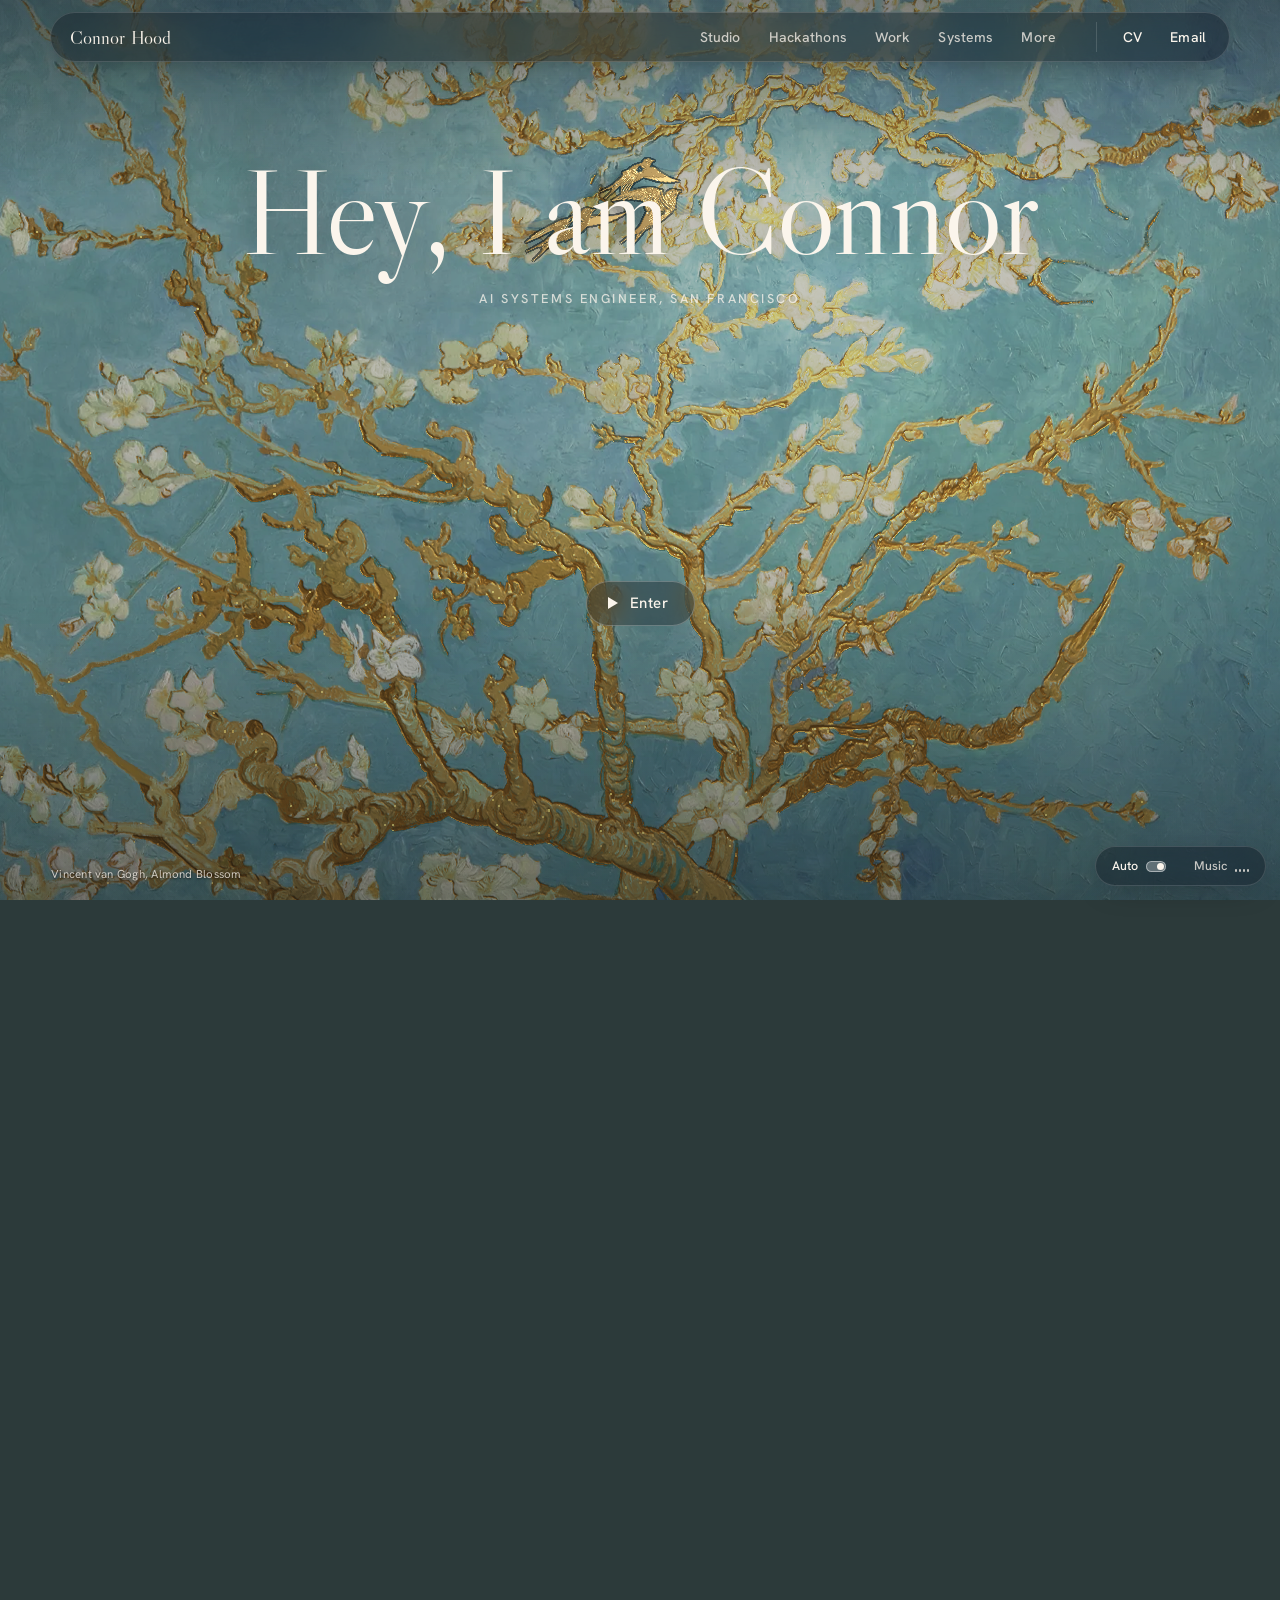
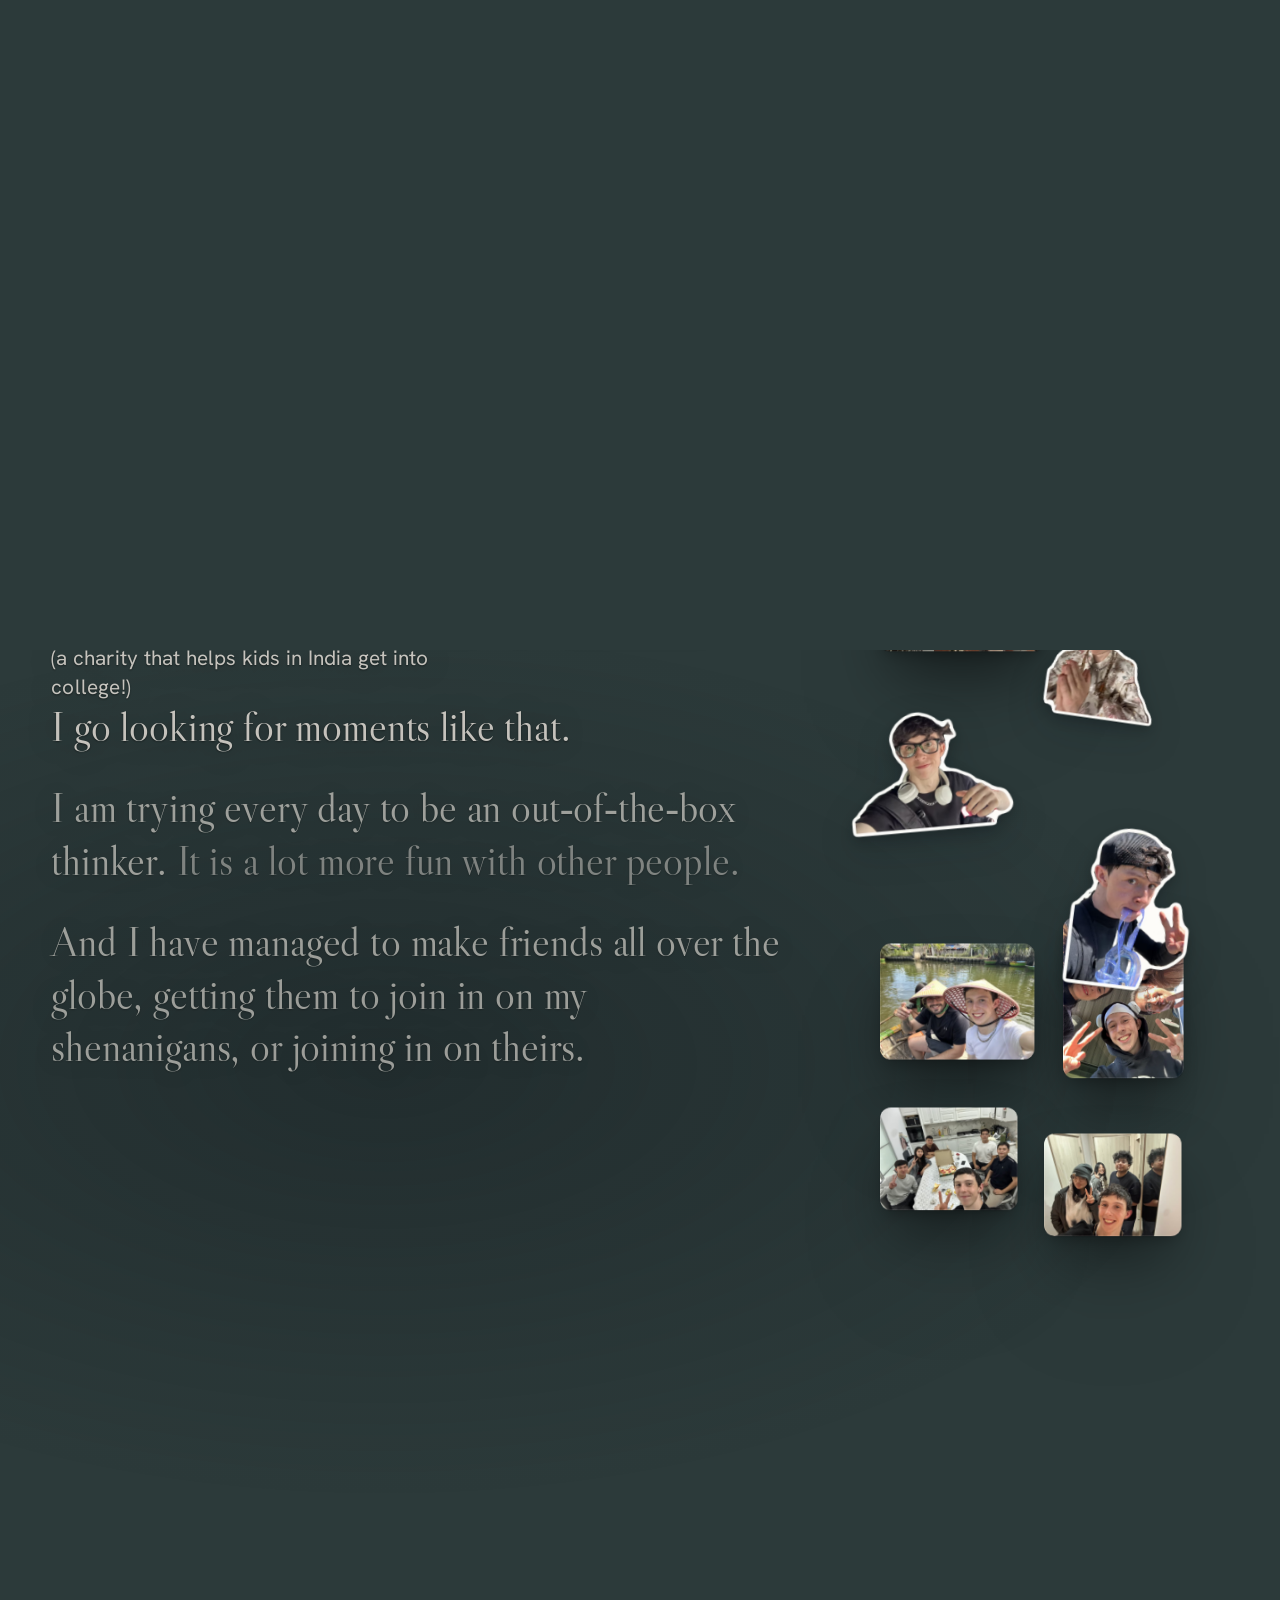
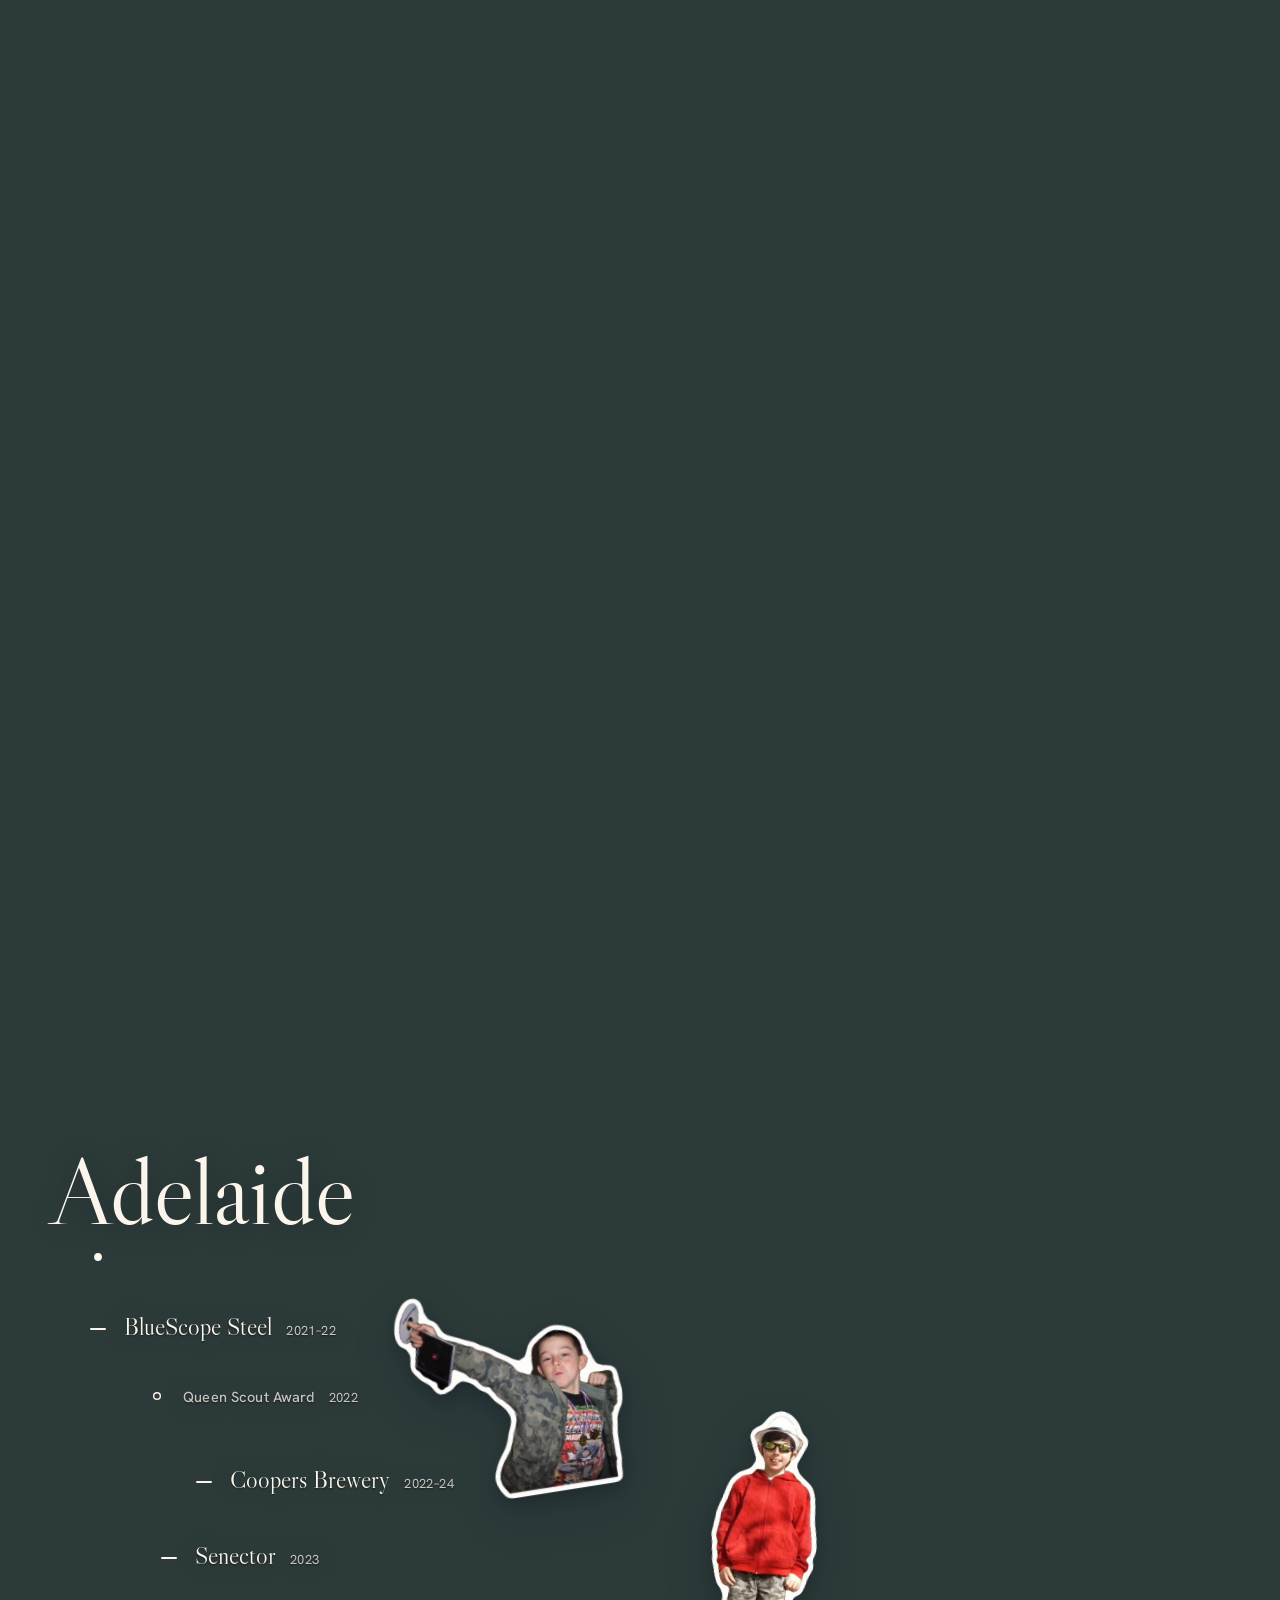
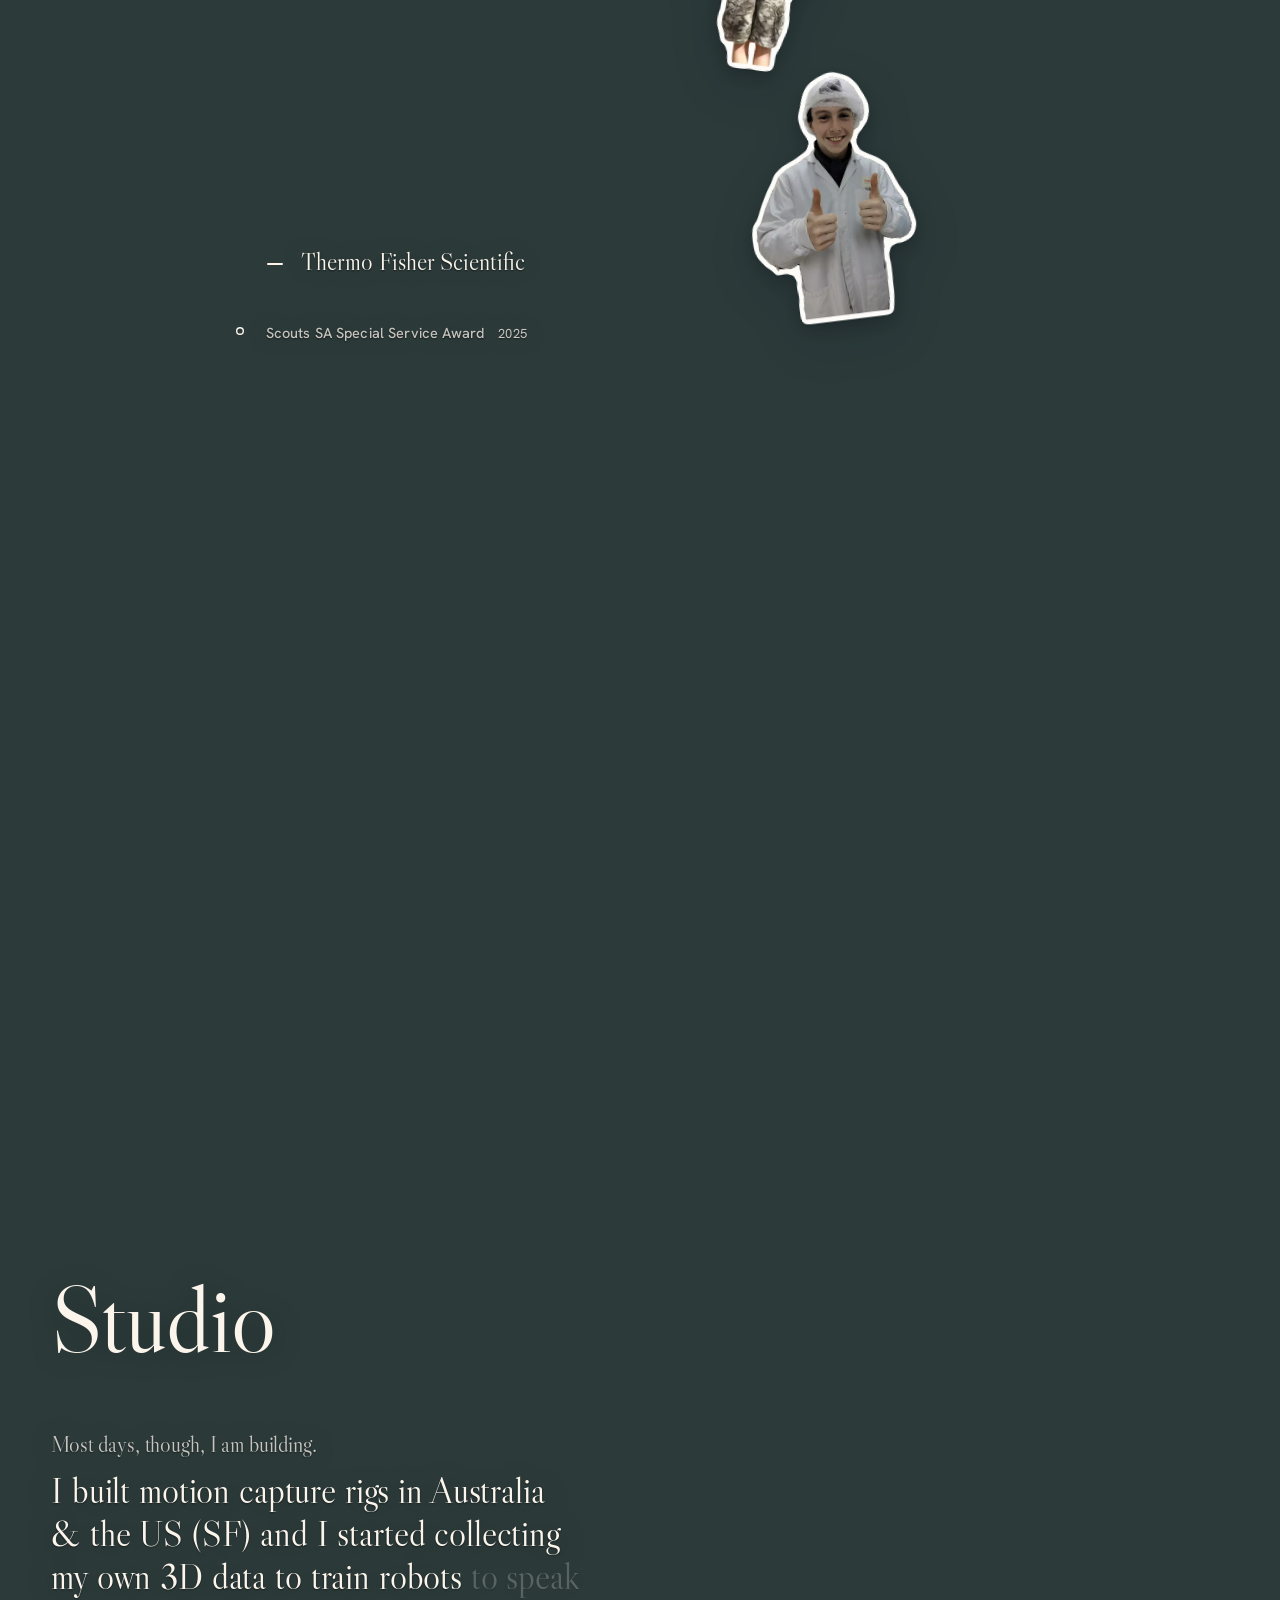
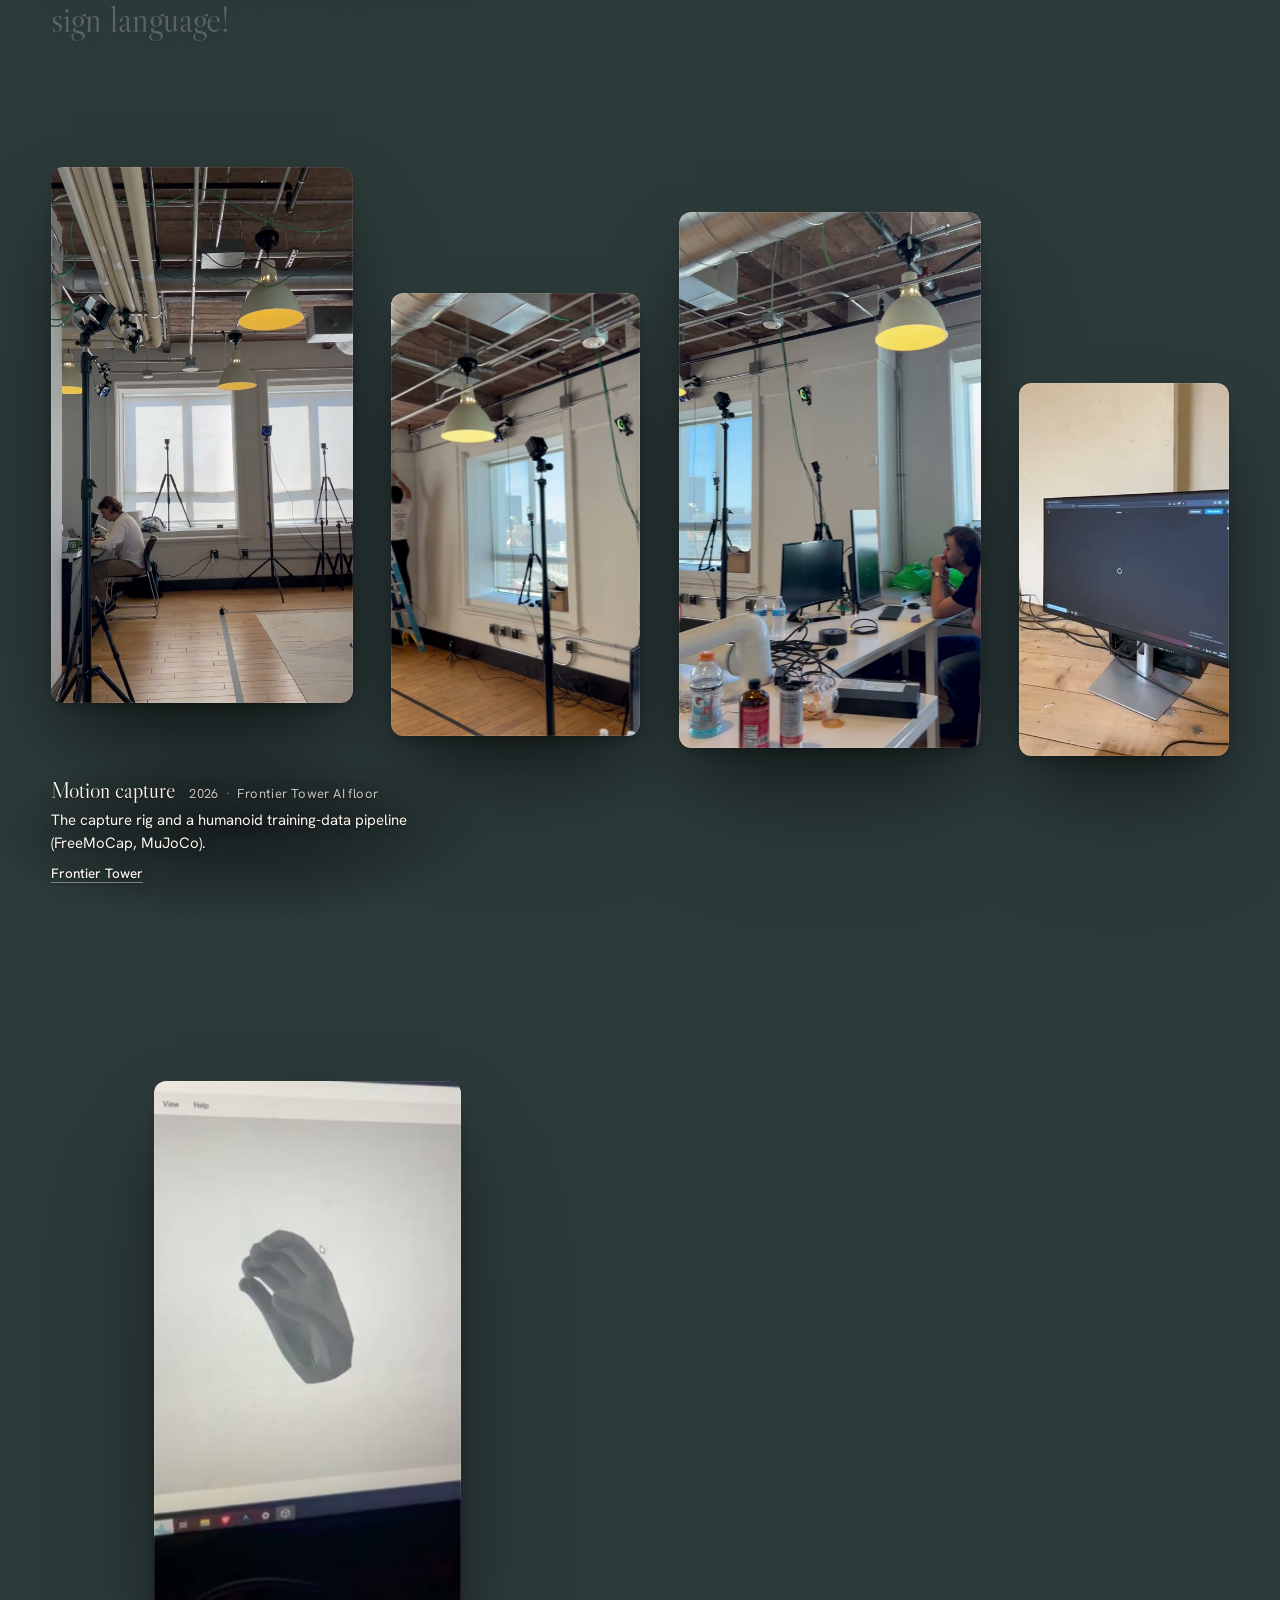
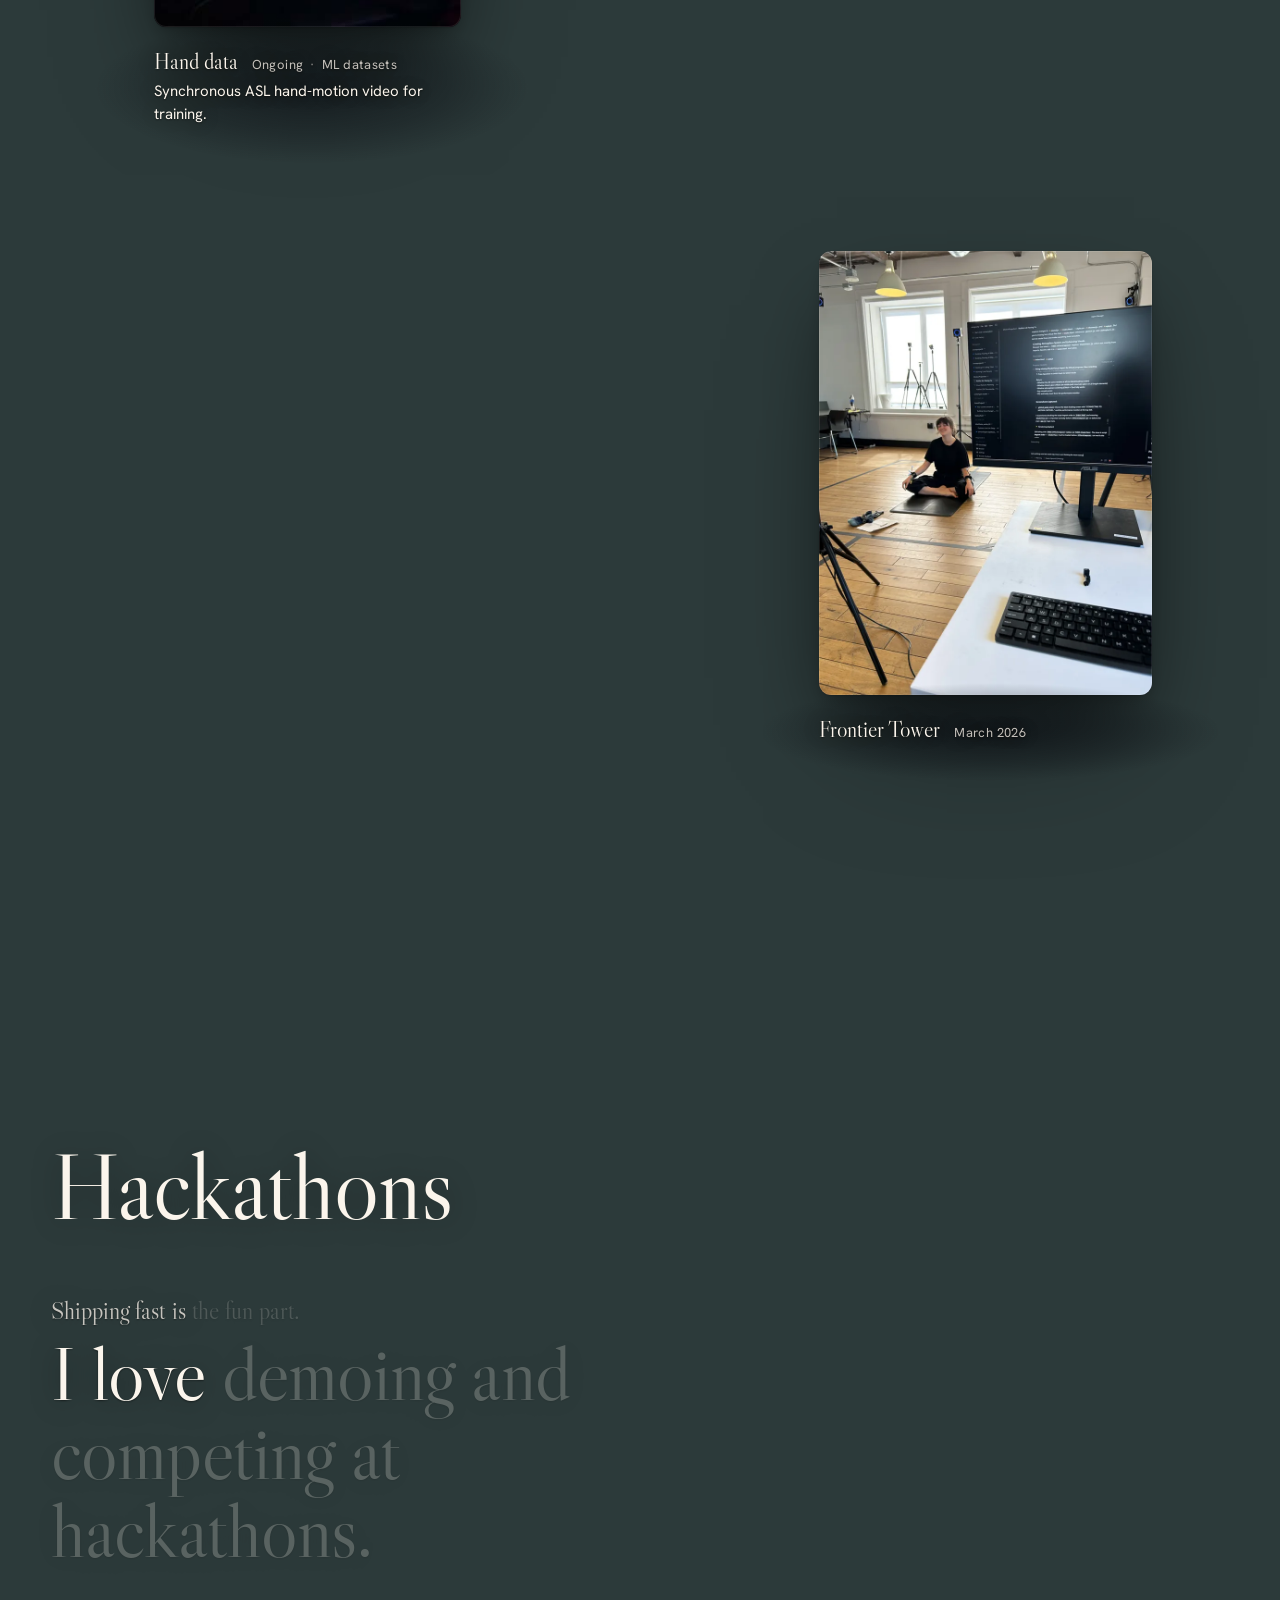
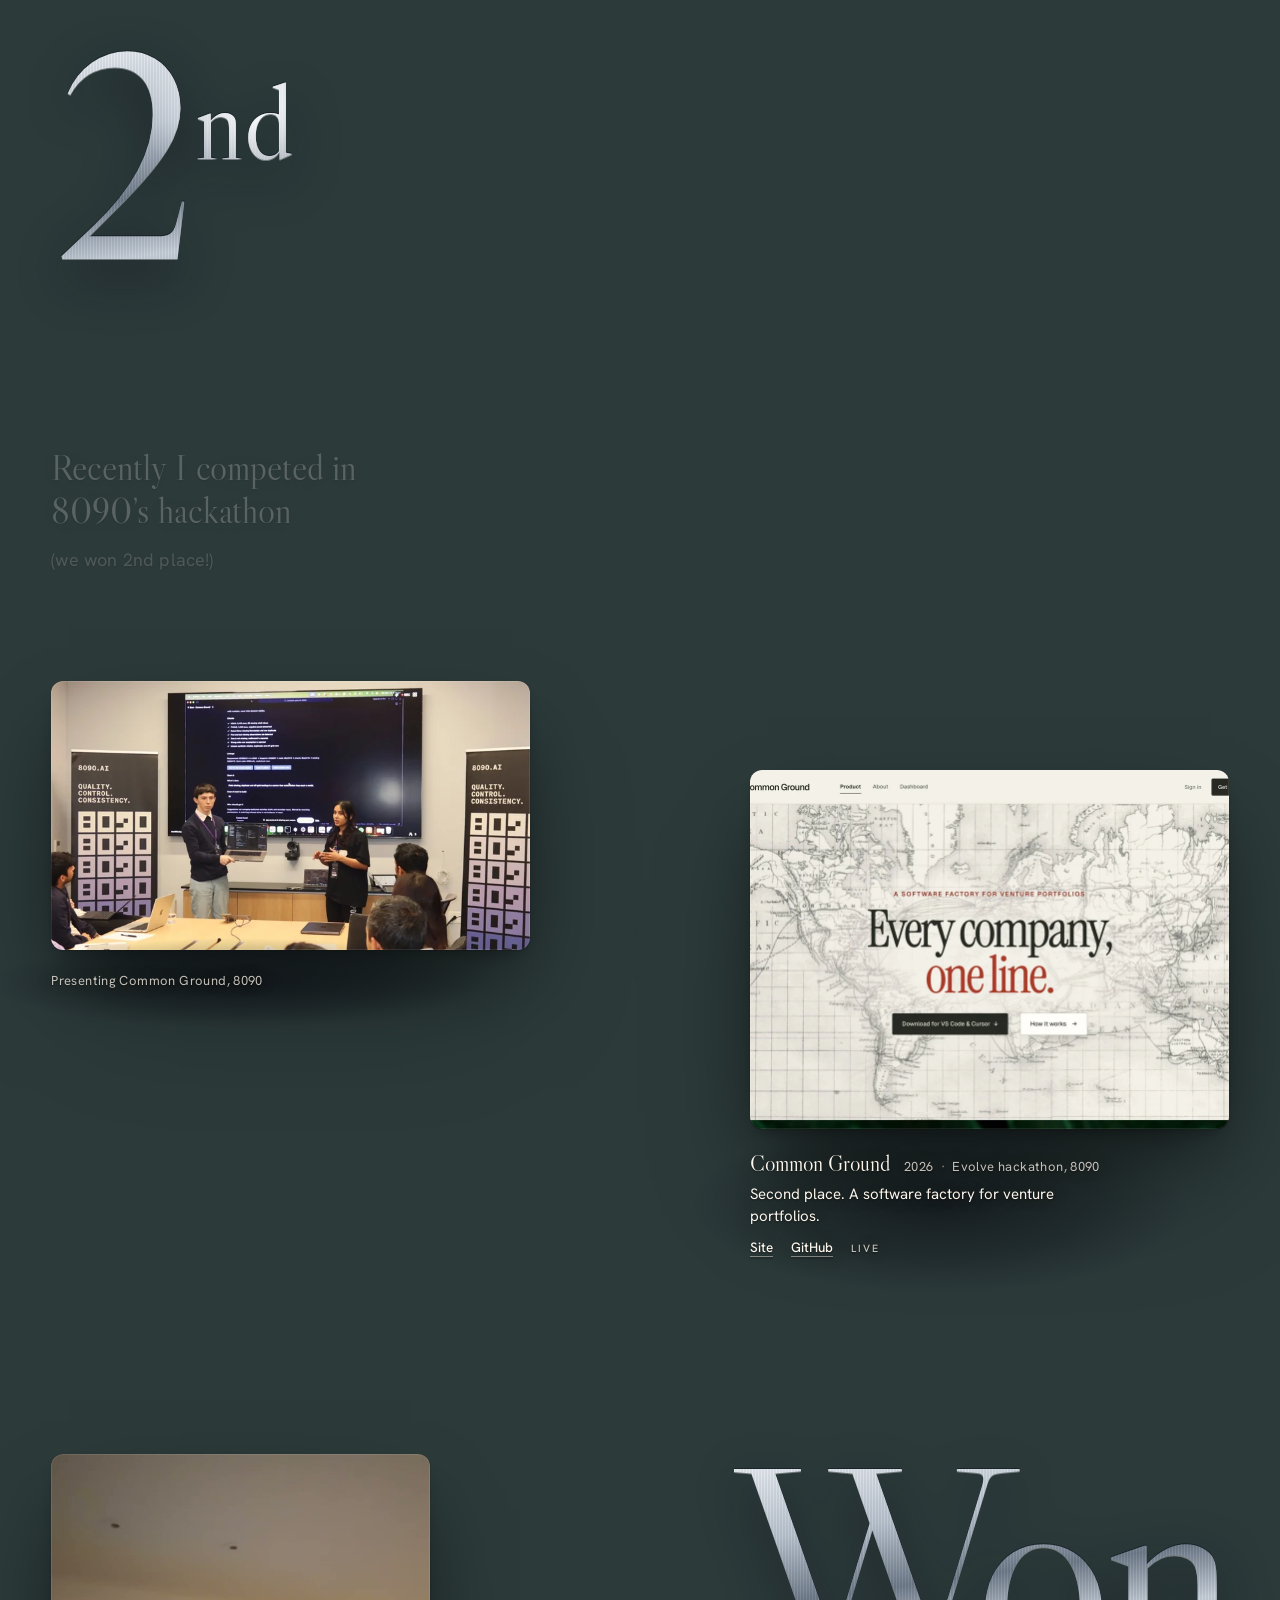
==== commit 43393914: "Gilded and machined paintings, gold swallows, stickers, a new Hackathons - Almond Blossom gilded in " ====
--- a/index.html
+++ b/index.html
@@ -21,6 +21,8 @@
 <link rel="preload" as="image" href="ornaments/paint/van-gogh-almond-blossom.webp">
 <link rel="stylesheet" href="style.css">
 <link rel="stylesheet" href="hero.css">
+<link rel="stylesheet" href="stickers.css">
+<script type="module" src="stickers.js"></script>
 <script>document.documentElement.classList.add('js')</script>
 </head>
 <body>
@@ -44,7 +46,7 @@
   <a class="nav-name" href="#top">Connor Hood</a>
   <nav class="nav-links" aria-label="Sections">
     <a href="#studio">Studio</a>
-    <a href="#evolve">Evolve</a>
+    <a href="#hackathons">Hackathons</a>
     <a href="#work">Work</a>
     <a href="#systems">Systems</a>
     <a href="#more">More</a>
@@ -59,7 +61,7 @@
 <div class="menu" id="menu" hidden>
   <nav aria-label="Menu">
     <a href="#studio">Studio</a>
-    <a href="#evolve">Evolve</a>
+    <a href="#hackathons">Hackathons</a>
     <a href="#work">Work</a>
     <a href="#systems">Systems</a>
     <a href="#more">More</a>
@@ -85,15 +87,15 @@
     <p class="mark" data-mark="ft"><b>Frontier Tower</b><span>2026</span></p>
     <p class="mark" data-mark="8090"><b>8090</b><span>November 2026</span></p>
   </div>
-  <div class="swallows"><video src="media/swallows.mp4" poster="media/swallows.jpg" muted loop playsinline preload="none"></video></div>
+  <div class="swallows"><img src="media/swallows.webp" width="380" height="253" alt="" decoding="async"></div>
 </div>
 
 <main>
 
-<!-- 1. Almond Blossom. A Monet Shot cursor clicks the name and zooms; the Evolve photo rises from below -->
+<!-- 1. Almond Blossom. "Hey, I am Connor": a Monet Shot cursor clicks the name and zooms; his photo rises from below -->
 <section class="open" id="top" data-paint="0" data-slow>
   <div class="stage">
-    <h1 class="name">Connor <span class="hx-target">Hood</span> <span class="role">AI systems engineer, San Francisco</span></h1>
+    <h1 class="name">Hey, I am <span class="hx-target">Connor</span> <span class="role">AI systems engineer, San Francisco</span></h1>
     <div class="hx hx-rec" aria-hidden="true">
       <svg class="hx-cursor" viewBox="0 0 28 28" width="30" height="30"><path d="M6 3.5v19.2l4.9-4.6 3.1 7.1 3.4-1.5-3.1-6.9h6.6z" fill="#fff" stroke="#111" stroke-width="1.4" stroke-linejoin="round"/></svg>
       <i class="hx-ripple"></i>
@@ -102,17 +104,50 @@
       <div class="rise">
         <div class="win win-hero">
           <picture>
-            <source type="image/webp" srcset="media/evolve-720.webp 720w, media/evolve-1200.webp 1200w, media/evolve-1920.webp 1920w" sizes="(max-width: 959px) 100vw, 62vw">
-            <img src="media/evolve-1200.jpg" width="1200" height="675" alt="Connor and his teammate holding Evolve second-place certificates with Chamath Palihapitiya, under a screen reading Second place goes to Common Ground">
+            <source type="image/webp" srcset="media/hey-720.webp 720w, media/hey-1200.webp 1200w, media/hey-1800.webp 1800w" sizes="(max-width: 959px) 100vw, 52vw">
+            <img src="media/hey-1200.jpg" width="1200" height="900" alt="Connor in a green bike helmet, smiling at the camera">
           </picture>
         </div>
       </div>
-      <figcaption class="label">
-        <p class="l-head"><b>Second place</b><span>Evolve, 8090</span><span>November 2026</span></p>
-        <p class="l-line">Common Ground: a software factory for venture portfolios.</p>
-        <p class="l-links"><a href="https://common-ground-theta.vercel.app/">Site</a><a href="https://github.com/SocialAcolyte/8090-project-Anushka-Connor">GitHub</a></p>
-      </figcaption>
-    </figure>
+    </figure>
+  </div>
+</section>
+
+<!-- 1a. Almond Blossom. In his own words, read along: one piece of writing that lights up word by word as you scroll -->
+<section class="says ra" id="hello" data-paint="0" aria-label="About Connor">
+  <div class="ra-stage">
+    <div class="say ra-text">
+      <div class="ra-row">
+        <p class="ra-p"><span class="ln">I am 22.</span> <span class="ln">As you can probably tell, I like coding.</span> <span class="ln">I like working on things that matter.</span> <span class="ln bridge">Sometimes those find me in unexpected places.</span></p>
+        <div class="ra-side">
+          <div class="ra-ph ra-bday stk" style="--tilt:7deg"><picture><source type="image/avif" srcset="media/stickers/kid-birthday-480.avif 480w, media/stickers/kid-birthday-900.avif 900w" sizes="(max-width: 959px) 30vw, 10vw"><img src="media/stickers/kid-birthday-480.png" width="711" height="900" loading="lazy" alt="Connor as a little kid in a paper birthday crown, grinning"></picture></div>
+          <div class="ra-ph ra-ryla stk" style="--tilt:-6deg"><picture><source type="image/avif" srcset="media/stickers/ryla-480.avif 480w, media/stickers/ryla-900.avif 900w" sizes="(max-width: 959px) 46vw, 15vw"><img src="media/stickers/ryla-480.png" width="702" height="848" loading="lazy" alt="Connor grinning, chalk on his hands, at a youth leadership camp in the Adelaide Hills"></picture></div>
+        </div>
+      </div>
+      <div class="ra-row">
+        <p class="ra-p"><span class="ln">While in India for a wedding, I managed to get my teeth into the <a href="https://www.ffe.org/">Foundation for Excellence</a> <span class="aside">(a charity that helps kids in India get into college!)</span></span> <span class="ln bridge">I go looking for moments like that.</span></p>
+        <div class="ra-side">
+          <div class="win ra-ph ra-ffe"><picture><source type="image/webp" srcset="media/ffe-720.webp 720w, media/ffe-1200.webp 1200w" sizes="(max-width: 959px) 56vw, 19vw"><img src="media/ffe-1200.jpg" width="1200" height="900" loading="lazy" alt="Connor pointing up at the Foundation for Excellence India Trust sign"></picture></div>
+          <div class="ra-ph ra-wedding stk" style="--tilt:8deg"><picture><source type="image/avif" srcset="media/stickers/wedding-480.avif 480w, media/stickers/wedding-900.avif 900w" sizes="(max-width: 959px) 34vw, 12vw"><img src="media/stickers/wedding-480.png" width="839" height="900" loading="lazy" alt="Connor at the wedding in India, hands together"></picture></div>
+          <div class="ra-ph ra-tuktuk stk" style="--tilt:-5deg"><picture><source type="image/avif" srcset="media/stickers/tuktuk-480.avif 480w, media/stickers/tuktuk-900.avif 900w" sizes="(max-width: 959px) 44vw, 16vw"><img src="media/stickers/tuktuk-480.png" width="900" height="658" loading="lazy" alt="Connor in a tuk-tuk in Delhi"></picture></div>
+        </div>
+      </div>
+      <div class="ra-row">
+        <p class="ra-p"><span class="ln">I am trying every day to be an <em>out&#8209;of&#8209;the&#8209;box</em> thinker.</span> <span class="ln bridge">It is a lot more fun with other people.</span></p>
+        <div class="ra-side">
+          <div class="ra-ph ra-snorkel stk" style="--tilt:7deg"><picture><source type="image/avif" srcset="media/stickers/snorkel-480.avif 480w, media/stickers/snorkel-900.avif 900w" sizes="(max-width: 959px) 40vw, 13vw"><img src="media/stickers/snorkel-480.png" width="673" height="900" loading="lazy" alt="Connor in a wetsuit with a snorkel in his mouth, making a peace sign"></picture></div>
+        </div>
+      </div>
+      <div class="ra-row">
+        <p class="ra-p"><span class="ln">And I have managed to make friends all over the globe, getting them to join in on my shenanigans, or joining in on theirs.</span></p>
+        <div class="ra-side ra-many">
+          <div class="win ra-ph"><picture><source type="image/webp" srcset="media/vietnam-720.webp 720w, media/vietnam-1200.webp 1200w" sizes="(max-width: 959px) 28vw, 9vw"><img src="media/vietnam-1200.jpg" width="1200" height="900" loading="lazy" alt="In a basket boat in Hoi An, Vietnam, with a friend"></picture></div>
+          <div class="win ra-ph"><picture><source type="image/webp" srcset="media/oakland-720.webp 720w, media/oakland-1200.webp 1200w" sizes="(max-width: 959px) 28vw, 9vw"><img src="media/oakland-1200.jpg" width="1200" height="1600" loading="lazy" alt="Connor and friends squeezed into a selfie on a rooftop in Oakland"></picture></div>
+          <div class="win ra-ph"><picture><img src="media/kz-kitchen-720.jpg" srcset="media/kz-kitchen-720.jpg 720w, media/kz-kitchen-1200.jpg 1200w" sizes="(max-width: 959px) 40vw, 13vw" width="1200" height="900" loading="lazy" alt="A selfie with friends round a kitchen table, pizza in the middle"></picture></div>
+          <div class="win ra-ph"><picture><img src="media/hallway-720.jpg" srcset="media/hallway-720.jpg 720w, media/hallway-1200.jpg 1200w" sizes="(max-width: 959px) 40vw, 13vw" width="1200" height="900" loading="lazy" alt="A grinning selfie with three friends in a hallway mirror"></picture></div>
+        </div>
+      </div>
+    </div>
   </div>
 </section>
 
@@ -121,13 +156,13 @@
   <h2 class="sec reveal">Adelaide</h2>
   <ol class="stops">
     <li class="stop" style="--x:4%"><i class="tick"></i><b>BlueScope Steel</b><span>2021–22</span></li>
-    <li class="stop is-award" style="--x:9%"><i class="tick"></i><b>Queen Scout Award</b><span>2022</span></li>
+    <li class="stop is-award" style="--x:9%"><i class="tick"></i><b>Queen Scout Award</b><span>2022</span><div class="stop-ph stk-medals stk" style="--tilt:-9deg"><picture><source type="image/avif" srcset="media/stickers/kid-medals-480.avif 480w, media/stickers/kid-medals-900.avif 900w" sizes="(max-width: 959px) 44vw, 18vw"><img src="media/stickers/kid-medals-480.png" width="866" height="856" loading="lazy" alt="Connor as a kid in a camo jacket, medals round his neck, holding up a CD"></picture></div></li>
     <li class="stop" style="--x:13%"><i class="tick"></i><b>Coopers Brewery</b><span>2022–24</span></li>
-    <li class="stop" style="--x:10%"><i class="tick"></i><b>Senector</b><span>2023</span></li>
+    <li class="stop" style="--x:10%"><i class="tick"></i><b>Senector</b><span>2023</span><div class="stop-ph stk-hoodie stk" style="--tilt:7deg"><picture><source type="image/avif" srcset="media/stickers/kid-hoodie-480.avif 480w, media/stickers/kid-hoodie-900.avif 900w" sizes="(max-width: 959px) 22vw, 9vw"><img src="media/stickers/kid-hoodie-480.png" width="366" height="900" loading="lazy" alt="Connor as a kid in a red hoodie, a white hat and sunglasses"></picture></div></li>
     <li class="stop is-award" style="--x:5%"><i class="tick"></i><b>Rotary Youth Leadership Award</b><span>2023</span></li>
     <li class="stop" style="--x:8%"><i class="tick"></i><b>Haigh’s Chocolates</b><span>2024</span></li>
     <li class="stop is-award" style="--x:15%"><i class="tick"></i><b>National Volunteer Week</b><span>2024</span></li>
-    <li class="stop" style="--x:19%"><i class="tick"></i><b>Thermo Fisher Scientific</b></li>
+    <li class="stop" style="--x:19%"><i class="tick"></i><b>Thermo Fisher Scientific</b><div class="stop-ph stop-ph-tall stk" style="--tilt:-7deg"><picture><source type="image/avif" srcset="media/stickers/labcoat-480.avif 480w, media/stickers/labcoat-900.avif 900w" sizes="(max-width: 959px) 34vw, 14vw"><img src="media/stickers/labcoat-480.png" width="599" height="900" loading="lazy" alt="Connor in a lab coat and hairnet, thumbs up, on the production floor"></picture></div></li>
     <li class="stop is-award" style="--x:16%"><i class="tick"></i><b>Scouts SA Special Service Award</b><span>2025</span></li>
   </ol>
   <div class="sea" aria-hidden="true"></div>
@@ -136,6 +171,7 @@
 <!-- 2. Water Lilies. The studio -->
 <section class="part part-studio" id="studio" data-paint="1">
   <h2 class="sec reveal">Studio</h2>
+  <p class="lead"><span class="bridge">Most days, though, I am building.</span> I built motion capture rigs in Australia &amp; the US (SF) and I started collecting my own 3D data to train robots to speak sign language!</p>
   <figure class="piece piece-clips">
     <div class="clips">
       <div class="win clip reveal" style="--o:0"><video data-auto src="media/studio-rig.mp4" poster="media/studio-rig.jpg" muted loop playsinline preload="none" aria-label="The capture rig"></video></div>
@@ -156,16 +192,40 @@
       <p class="l-line">Synchronous ASL hand-motion video for training.</p>
     </figcaption>
   </figure>
-</section>
-
-<!-- 3. The Starry Night. Evolve: the pitch, Common Ground, the demo room -->
-<section class="part part-evolve" id="evolve" data-paint="2">
-  <h2 class="sec reveal">Evolve</h2>
-  <div class="pair">
+  <div class="studio-more">
+    <figure class="piece reveal">
+      <div class="win "><picture><source type="image/webp" srcset="media/studio-floor-720.webp 720w, media/studio-floor-1200.webp 1200w" sizes="(max-width: 959px) 60vw, 22vw"><img src="media/studio-floor-1200.jpg" width="1200" height="1600" loading="lazy" alt="The motion capture studio at Frontier Tower: cameras on tripods, the rig monitor, someone on the floor"></picture></div>
+      <figcaption class="label"><p class="l-head"><b>Frontier Tower</b><span>March 2026</span></p></figcaption>
+    </figure>
+  </div>
+</section>
+
+<!-- 3. The Starry Night. Hackathons: 8090 (second place, the photo with Chamath, the pitch, Common Ground), then Impossibl -->
+<section class="part part-evolve" id="hackathons" data-paint="2">
+  <h2 class="sec reveal">Hackathons</h2>
+  <p class="lead lead-bridge">Shipping fast is the fun part.</p>
+  <p class="lead lead-big">I love demoing and competing at hackathons.</p>
+
+  <!-- 8090: second place. The mark is machined metal, lit by the painting's light (steel.js); the photos pile onto it -->
+  <div class="w-block w-8090">
+    <p class="w-mark" data-metal aria-hidden="true">2<sup>nd</sup></p>
+    <p class="lead lead-8090">Recently I competed in 8090’s hackathon <span class="aside">(we won 2nd place!)</span></p>
+    <figure class="piece piece-chamath reveal">
+    <div class="win">
+      <picture>
+        <source type="image/webp" srcset="media/evolve-720.webp 720w, media/evolve-1200.webp 1200w, media/evolve-1920.webp 1920w" sizes="(max-width: 959px) 100vw, 62vw">
+        <img src="media/evolve-1200.jpg" width="1200" height="675" loading="lazy" alt="Connor and Anushka holding Evolve second-place certificates with Chamath Palihapitiya, under a screen reading Second place goes to Common Ground">
+      </picture>
+    </div>
+    <figcaption class="label">
+      <p class="l-head"><b>Second place</b><span>Evolve, 8090</span><span>November 2026</span></p>
+      <p class="l-line">With Anushka and Chamath Palihapitiya.</p>
+    </figcaption>
+  </figure>
     <figure class="piece piece-pitch reveal">
       <div class="win">
         <picture>
-          <source type="image/webp" srcset="media/pitch-720.webp 720w, media/pitch-1200.webp 1200w, media/pitch-1790.webp 1790w" sizes="(max-width: 960px) 100vw, 54vw">
+          <source type="image/webp" srcset="media/pitch-720.webp 720w, media/pitch-1200.webp 1200w, media/pitch-1790.webp 1790w" sizes="(max-width: 959px) 80vw, 36vw">
           <img src="media/pitch-1200.jpg" width="1200" height="674" loading="lazy" alt="Connor presenting Common Ground at 8090">
         </picture>
       </div>
@@ -180,15 +240,26 @@
       </figcaption>
     </figure>
   </div>
-  <figure class="piece piece-demo reveal">
-    <div class="win clip"><video data-auto src="media/demo-room.mp4" poster="media/demo-room.jpg" muted loop playsinline preload="none" aria-label="The demo room at 8090"></video></div>
-    <figcaption class="label"><p class="l-head"><span>The demo room, 8090</span></p></figcaption>
-  </figure>
+
+  <!-- Impossibl: won. The demo, then the night with Fabio -->
+  <div class="w-block w-imp">
+    <p class="w-mark" data-metal aria-hidden="true">Won</p>
+    <figure class="piece piece-demo reveal">
+      <div class="win clip"><video data-auto src="media/demo-room.mp4" poster="media/demo-room.jpg" muted loop playsinline preload="none" aria-label="Demoing at the Impossibl hackathon"></video></div>
+      <figcaption class="label"><p class="l-head"><b>Impossibl</b><span>Hackathon</span><span>Won</span></p></figcaption>
+    </figure>
+    <figure class="piece piece-fabio reveal">
+      <div class="win"><picture><img src="media/fabio-night-720.jpg" srcset="media/fabio-night-720.jpg 720w, media/fabio-night-1200.jpg 1200w" sizes="(max-width: 959px) 56vw, 22vw" width="900" height="1200" loading="lazy" alt="A late-night selfie with Fabio and the Impossibl crowd"></picture></div>
+    </figure>
+    <p class="lead lead-fabio">I also won the Impossibl hackathon, and now Fabio is a great friend of mine.</p>
+  </div>
 </section>
 
 <!-- 4. The Great Wave. Work: Monet Shot, then StyleFeatures -->
 <section class="part part-work" id="work" data-paint="3">
   <h2 class="sec reveal">Work</h2>
+  <p class="lead lead-bridge">Outside of competitions, I make things just because.</p>
+  <p class="lead lead-art"><b>I love art.</b> I recently released 2 projects: one called StyleFeatures, and the other called Monet Shot.</p>
   <figure class="piece piece-wide piece-monet reveal">
     <div class="win win-take"><video data-auto src="media/monetshot-take.mp4" poster="media/monetshot-take.jpg" width="1600" height="900" muted loop playsinline preload="none" aria-label="A Monet Shot take: a StyleFeatures page recorded, zoomed on its clicks and framed on a painting"></video></div>
     <figcaption class="label">
@@ -221,11 +292,13 @@
     <figure class="pad reveal" data-piece="marbling" style="--x:3%;--y:132vh;--w:30%;--a:4 / 3;--d:.06"><div class="win win-live"><img src="ornaments/sf/marbling.webp" alt="" loading="lazy"></div><figcaption>Marbling<span class="live">Live</span></figcaption></figure>
     <figure class="pad reveal" data-piece="ripple-pool" style="--x:44%;--y:144vh;--w:34%;--a:6 / 5;--d:-.04"><div class="win win-live"><img src="pieces/ripple-pool/poster.webp" alt="" loading="lazy"></div><figcaption>Ripple pool<span class="live">Live</span></figcaption></figure>
   </div>
+  <p class="lead lead-open">They are both live and fully open source!</p>
 </section>
 
 <!-- 5. Poppy Field. Systems -->
 <section class="part part-systems" id="systems" data-paint="4">
   <h2 class="sec reveal">Systems</h2>
+  <p class="lead"><span class="bridge">Not everything I build is art, though.</span> I also worked in environmental reporting, based on accounting reports I do at my day job.</p>
   <div class="pair pair-sys">
     <figure class="piece piece-mcp reveal">
       <div class="win"><img src="media/rows/mcp.webp" width="960" height="720" loading="lazy" alt="An MCP server's site"></div>
@@ -271,6 +344,11 @@
         <p class="l-links"><a href="https://www.youtube.com/@spaceflight_news">YouTube</a><a href="https://www.instagram.com/spaceflight_news/">Instagram</a></p>
       </figcaption>
     </figure>
+  </div>
+  <div class="say say-end">
+    <p class="say-text">I am working on other projects as well.</p>
+    <p class="say-text say-mid">Usually I try to find high impact things that will make a big difference <span class="aside">(especially where I can rethink the arena from first principles).</span></p>
+    <p class="say-text say-last">If my career so far can be described as anything, it is someone who wants to help <span class="aside">(people, the west, humanity),</span> and wants to come up with new ways of doing things.</p>
   </div>
 </section>
 
@@ -356,7 +434,11 @@
 <script type="module" src="sound.js"></script>
 <script type="module" src="autoscroll.js"></script>
 <script type="module" src="main.js"></script>
+<script type="module" src="gild.js"></script>
+<script type="module" src="steel.js"></script>
+<script type="module" src="says.js"></script>
 <script type="module" src="hero.js"></script>
 <script type="module" src="route.js"></script>
+<script type="module" src="swallows.js"></script>
 </body>
 </html>
--- a/style.css
+++ b/style.css
@@ -383,7 +383,8 @@
    It sits under the windows, so it reads as a thread passing behind each one;
    it breaks around every label. ---------- */
 .route { position: absolute; left: 0; top: 0; width: 100%; height: 0; pointer-events: none; }
-.route-svg { position: absolute; inset: 0; width: 100%; height: 100%; overflow: visible; filter: drop-shadow(0 1px 1.5px rgba(8, 10, 16, .55)); }
+.route-svg { position: absolute; inset: 0; width: 100%; height: 100%; overflow: visible; }
+.ink-shade { fill: none; stroke: rgba(8, 10, 16, .42); stroke-width: 4; stroke-linecap: round; stroke-linejoin: round; }
 .ink { fill: none; stroke: var(--light); stroke-width: 1.8; stroke-linecap: round; stroke-linejoin: round; stroke-opacity: .84; }
 .sea-dots circle { fill: var(--light); opacity: 0; transition: opacity .5s ease; }
 .sea-dots circle.on { opacity: .8; }
@@ -407,9 +408,10 @@
   position: absolute; left: 0; top: 0; width: clamp(140px, 17vw, 260px);
   margin: calc(clamp(140px, 17vw, 260px) * -.36) 0 0 calc(clamp(140px, 17vw, 260px) * -.5);
   opacity: 0; transition: opacity .6s ease;
-  mix-blend-mode: screen;
-}
-.swallows video { aspect-ratio: 3 / 2; filter: grayscale(1) invert(1) contrast(1.9) brightness(1.05); }
+  will-change: transform, opacity; visibility: hidden;
+}
+/* white swallows with their own transparency (media/swallows.webp): no blend mode or filter, so nothing flickers or shows its box */
+.swallows img { aspect-ratio: 3 / 2; }
 
 /* Adelaide: the first stops on the route */
 .part-start { padding-bottom: 0; }
@@ -462,3 +464,165 @@
 }
 .gate:hover span { background: rgba(16, 18, 24, .5); transform: translateY(-1px); }
 .gate i { width: 0; height: 0; border-style: solid; border-width: 6px 0 6px 10px; border-color: transparent transparent transparent currentColor; }
+
+/* ---------- His lines, read along: one piece of writing that lights up word by word (says.js).
+   Every word starts dim; the line being read is brightest; a finished line stays, quieter. ---------- */
+.piece-hero { width: min(52vw, 860px, calc((100svh - 300px) * 1.333)); }
+.say, .lead { text-shadow: 0 1px 2px rgba(0, 0, 0, .45), 0 2px 28px rgba(0, 0, 0, .38); }
+.say a, .lead a { text-decoration: underline; text-decoration-thickness: 1px; text-underline-offset: .14em; text-decoration-color: rgba(251, 245, 236, .5); }
+.aside { font: 400 .5em/1.4 var(--sans); letter-spacing: .01em; color: var(--soft); white-space: normal; }
+.say-text { font: 400 clamp(30px, 3.5vw, 58px)/1.14 var(--serif); letter-spacing: -.005em; max-width: 19ch; text-wrap: pretty; }
+/* the words, before says.js has measured them, and while unread */
+.js .ln .w, .js .lit .w { opacity: .2; }
+
+/* #hello: a tall track; the page of writing is pinned and rolls up as it is read */
+.ra { position: relative; height: 740vh; }
+.ra-stage { position: sticky; top: 0; height: 100vh; height: 100lvh; overflow: hidden; }
+/* a soft pool of shade under the writing, so the dim words still read on the blossom */
+.ra-stage::before { content: ""; position: absolute; inset: 0; pointer-events: none; background: radial-gradient(64% 48% at 30% 46%, rgba(14, 20, 24, .34), rgba(14, 20, 24, .12) 62%, transparent 100%); }
+.ra-text { position: relative; max-width: 1320px; margin: 0 auto; padding: 0 var(--gut); will-change: transform; }
+.ra-row { position: relative; }
+.ra-p { width: 62%; margin: 0 0 .7em; font: 400 clamp(30px, 3.25vw, 54px)/1.26 var(--serif); letter-spacing: -.004em; text-wrap: pretty; }
+.ra-p em { font-style: normal; }
+.ra-p .aside { display: block; max-width: 34ch; margin-top: .55em; font-size: .5em; }
+/* photos settle in the margin beside their line, as small windows */
+.ra-side { position: absolute; top: .15em; left: calc(var(--gut) + 66%); width: 27%; display: flex; align-items: flex-start; gap: clamp(12px, 1.3vw, 20px); }
+.ra-ph { flex: none; will-change: transform, opacity; transform-origin: 0 0; }
+.ra-ph img { width: 100%; height: auto; }
+.ra-ffe { width: 62%; }
+.ra-wedding { width: 34%; margin-top: 2.6vw; }
+.ra-snorkel { width: 38%; margin-left: 12%; }
+.js .ra-ph { opacity: 0; }
+
+/* section leads: his line, then the work */
+.lead { font: 400 clamp(26px, 2.8vw, 46px)/1.2 var(--serif); letter-spacing: -.004em; max-width: 25ch; margin: -2vh 0 14vh max(0px, calc((100% - 1320px) / 2)); text-wrap: pretty; position: relative; }
+.lead-big { font-size: clamp(42px, 6vw, 104px); line-height: 1.02; letter-spacing: -.012em; max-width: 13ch; margin-bottom: 20vh; }
+.lead-8090 { margin-bottom: 7vh; }
+.lead-8090 .aside { white-space: nowrap; }
+.piece-chamath { margin-bottom: 4vh; }
+.impossibl { max-width: 1320px; margin: 26vh auto 0; display: grid; grid-template-columns: minmax(0, 360px) 1fr; gap: 7vw; align-items: center; }
+.impossibl .piece-demo { width: auto; margin: 0; }
+.impossibl .lead { margin: 0; max-width: 18ch; font-size: clamp(30px, 3.6vw, 60px); line-height: 1.12; }
+.lead-art b { display: block; font-weight: 400; font-size: 2.3em; line-height: 1; letter-spacing: -.02em; margin-bottom: .25em; }
+.lead-open { font-size: clamp(40px, 5.4vw, 92px); line-height: 1.04; letter-spacing: -.012em; max-width: 13ch; margin: 18vh auto 0; text-align: center; }
+
+/* the closing lines, at the end of More */
+.say-end { position: relative; max-width: 1320px; margin: 0 auto; padding: 34vh var(--gut) 0; display: grid; gap: 26vh; }
+.say-end .say-text { max-width: 22ch; }
+.say-mid { justify-self: end; max-width: 20ch; }
+.say-mid .aside { display: block; margin-top: .7em; }
+.say-last { font-size: clamp(40px, 5.2vw, 88px); line-height: 1.06; letter-spacing: -.012em; max-width: 19ch !important; justify-self: center; text-align: center; }
+
+@media (max-width: 959px) {
+  .piece-hero { width: min(calc(100vw - 32px), 560px); }
+  .ra { height: 720vh; }
+  .ra-p { width: auto; font-size: clamp(26px, 7.2vw, 40px); line-height: 1.24; }
+  .ra-side { position: static; width: auto; justify-content: flex-end; margin: -.1em 0 1.6em; gap: 12px; }
+  .ra-ph { transform-origin: 100% 0; }
+  .ra-stage::before { background: radial-gradient(90% 44% at 40% 42%, rgba(14, 20, 24, .34), rgba(14, 20, 24, .12) 65%, transparent 100%); }
+  .ra-ffe { width: 54%; }
+  .ra-wedding { width: 30%; margin-top: 7vw; }
+  .ra-snorkel { width: 32%; margin: 0 6% 0 0; }
+  .lead { margin-left: 0; }
+  .impossibl { grid-template-columns: 1fr; gap: 6vh; margin-top: 18vh; }
+  .impossibl .piece-demo { width: 62%; margin: 0; }
+  .say-end { gap: 18vh; padding-top: 24vh; }
+}
+@media (prefers-reduced-motion: reduce) {
+  .ra { height: auto; padding: 22vh 0 10vh; }
+  .ra-stage { position: static; height: auto; overflow: visible; }
+  .ra-stage::before { display: none; }
+  .ra-text { will-change: auto; }
+  .js .ra-ph, .js .ln .w, .js .lit .w { opacity: 1; transform: none; }
+}
+
+/* until the first click (sound.js): the page holds at the opening and Enter answers any scroll */
+html.gated { overflow: hidden; }   /* the root only: hiding body's overflow too would break every sticky stage */
+html.gated .gate { touch-action: none; }
+.gate.is-nudge span { animation: gate-nudge .6s var(--ease); }
+@keyframes gate-nudge { 30% { transform: translateY(-6px) scale(1.06); background: rgba(16, 18, 24, .6); } }
+
+/* ---------- Photos from the laptop ---------- */
+.ra-ryla { width: 80%; }
+.ra-side { flex-wrap: wrap; }
+.ra-tuktuk { width: 44%; margin: -0.6vw 0 0 34%; }
+.ra-many { gap: 10px; }
+.ra-many .ra-ph { width: calc((100% - 10px) / 2); }
+/* four friends' photos: a 2 x 2, offset like a contact sheet */
+.ra-many .ra-ph:nth-child(1) { width: calc(56% - 5px); margin-top: 2vw; }
+.ra-many .ra-ph:nth-child(2) { width: calc(44% - 5px); }
+.ra-many .ra-ph:nth-child(3) { width: calc(50% - 5px); margin-top: 0; }
+.ra-many .ra-ph:nth-child(4) { width: calc(50% - 5px); margin-top: 2vw; }
+.stop { position: relative; }
+.stop-ph { position: absolute; left: 50%; top: -5vh; width: min(17vw, 250px); z-index: 1; }
+.stop-ph-tall { left: 58%; top: -14vh; width: min(11vw, 160px); }
+.studio-more { max-width: 1320px; margin: 14vh auto 0; display: grid; justify-items: end; }
+.studio-more .piece { width: min(26vw, 380px); margin-right: 6vw; }
+@media (max-width: 959px) {
+  .ra-ryla { width: 58%; }
+  .ra-tuktuk { width: 40%; margin: 0; }
+  .ra-many { width: 100%; justify-content: flex-start; }
+  .ra-many .ra-ph { width: calc((100% - 10px) / 2); }
+  .stop { flex-wrap: wrap; }
+  .stop-ph, .stop-ph-tall { position: static; flex: none; width: 44vw; margin: 12px 0 18px 26px; }
+  .stop-ph-tall { width: 30vw; }
+  .studio-more .piece { width: 64%; margin-right: 0; }
+          }
+
+/* ---------- Almond Blossom, gilded and relit (gild.js): a canvas inside the first painting layer ---------- */
+.gild { position: absolute; inset: 0; width: 100%; height: 100%; opacity: 0; transition: opacity 1.2s ease; }
+.gild.on { opacity: 1; }
+
+/* ---------- The swallows (swallows.js): a band of barn swallows flown live over the painting ---------- */
+.flock { position: fixed; inset: 0; width: 100%; height: 100%; z-index: 0; pointer-events: none; }
+html.sw-live .swallows img { visibility: hidden; }
+
+/* bridging lines: the line that leads from one thing to the next, a little quieter than what it leads to */
+.ra-p .bridge { color: var(--soft); }
+.lead .bridge { display: block; margin-bottom: .45em; font-size: .62em; line-height: 1.3; color: var(--soft); }
+.lead-bridge { font-size: clamp(20px, 1.9vw, 30px); color: var(--soft); margin-bottom: 3vh; }
+
+
+/* ---------- Hackathons: two wins, each a dense pile on its metal mark ---------- */
+.part-evolve .lead-big { margin-bottom: 8vh; }
+.w-block { position: relative; max-width: 1320px; margin: 4vh auto 0; display: grid; grid-template-columns: repeat(12, minmax(0, 1fr)); column-gap: 1.6vw; align-items: start; }
+.w-block + .w-block { margin-top: 22vh; }
+/* the mark: machined metal type. Brushed aluminium, a polished highlight that follows the painting's light (--lx, --ly), a chamfer, a shadow on the painting */
+.w-mark {
+  --lx: 30%; --ly: 30%;
+  font: 400 clamp(150px, 23vw, 360px)/.78 var(--serif); letter-spacing: -.035em;
+  background:
+    radial-gradient(circle at var(--lx) var(--ly), rgba(255, 255, 255, .95), rgba(255, 255, 255, 0) 22%),
+    repeating-linear-gradient(90deg, rgba(255, 255, 255, .06) 0 1px, rgba(0, 0, 0, .05) 1px 3px),
+    linear-gradient(172deg, #eef2f6 0%, #b9c3cf 30%, #6f7b8a 52%, #c7d0da 70%, #8794a4 100%);
+  -webkit-background-clip: text; background-clip: text; color: transparent;
+  filter: drop-shadow(0 1px 0 rgba(255, 255, 255, .35)) drop-shadow(0 -1px 0 rgba(10, 16, 30, .5)) drop-shadow(0 18px 26px rgba(4, 8, 20, .45));
+  pointer-events: none; user-select: none;
+}
+.w-mark sup { font-size: .36em; vertical-align: .95em; letter-spacing: 0; margin-left: .04em; }
+/* 8090 */
+.w-8090 .w-mark { grid-column: 1 / 8; grid-row: 1; z-index: 0; }
+.w-8090 .lead-8090 { grid-column: 1 / 5; grid-row: 2; margin: 2.4vw 0 0; max-width: 16ch; }
+.w-8090 .piece-chamath { grid-column: 5 / 13; grid-row: 1 / 3; margin-top: 10vw; z-index: 1; }
+.w-8090 .piece-pitch { grid-column: 1 / 6; grid-row: 3; margin-top: -3vw; z-index: 2; }
+.w-8090 .piece-cg { grid-column: 8 / 13; grid-row: 3; margin-top: 4vw; z-index: 2; }
+/* Impossibl */
+.w-imp .w-mark { grid-column: 6 / 13; grid-row: 1; justify-self: end; z-index: 0; }
+.w-imp .piece-demo { grid-column: 1 / 5; grid-row: 1 / 3; width: auto; margin: 0; z-index: 1; }
+.w-imp .piece-fabio { grid-column: 5 / 8; grid-row: 2 / 4; margin-top: 9vw; z-index: 2; }
+.w-imp .lead-fabio { grid-column: 8 / 13; grid-row: 2; margin: 11vw 0 0 1vw; max-width: 17ch; font-size: clamp(28px, 3vw, 50px); line-height: 1.12; }
+@media (max-width: 959px) {
+  .w-block { grid-template-columns: repeat(6, minmax(0, 1fr)); column-gap: 3vw; }
+  .w-block + .w-block { margin-top: 16vh; }
+  .w-mark { font-size: clamp(120px, 40vw, 220px); }
+  .w-8090 .w-mark { grid-column: 1 / 7; }
+  .w-8090 .lead-8090 { grid-column: 1 / 7; grid-row: 2; margin-top: 3vh; max-width: none; }
+  .w-8090 .piece-chamath { grid-column: 1 / 7; grid-row: 3; margin-top: 4vh; }
+  .w-8090 .piece-pitch { grid-column: 1 / 5; grid-row: 4; margin-top: -4vh; }
+  .w-8090 .piece-cg { grid-column: 3 / 7; grid-row: 5; margin-top: 4vh; }
+  .w-imp .w-mark { grid-column: 1 / 7; justify-self: start; }
+  .w-imp .piece-demo { grid-column: 1 / 4; grid-row: 2 / 4; margin-top: 2vh; }
+  .w-imp .piece-fabio { grid-column: 3 / 7; grid-row: 4; margin-top: 3vh; }
+  .w-imp .piece-demo .label { max-width: 40vw; }
+  .w-imp .lead-fabio { grid-column: 1 / 7; grid-row: 5; margin-top: 5vh; max-width: none; }
+}
--- a/stickers.css
+++ b/stickers.css
@@ -0,0 +1,85 @@
+/* ---------- Stickers: Connor cut out of his photos, slapped on the painting ----------
+   .stk is the placement box (says.js still moves and fades the .ra-ph ones in #hello);
+   its picture carries the tilt, the slap and the peel, so the two never fight over transform. */
+.stk { position: relative; z-index: 2; overflow: visible; background: none; box-shadow: none; border-radius: 0; pointer-events: none; }
+.stk picture {
+  display: block; pointer-events: auto;
+  rotate: var(--tilt, 0deg);
+  transform-origin: 30% 85%;
+  transition: transform .5s cubic-bezier(.2, .9, .3, 1.2), rotate .5s cubic-bezier(.2, .9, .3, 1.2);
+}
+.stk img {
+  display: block; width: 100%; height: auto;
+  /* vinyl lying on the canvas: a tight contact edge and a soft fall-off */
+  filter: drop-shadow(0 1px .6px rgba(10, 14, 18, .34)) drop-shadow(0 5px 7px rgba(10, 14, 18, .24)) drop-shadow(0 16px 22px rgba(10, 14, 18, .14));
+  transition: filter .5s ease;
+  -webkit-user-drag: none; user-select: none;
+}
+
+/* the slap: dropped from above the page, a little too big, then pressed flat */
+.js .stk picture { opacity: 0; }
+.js .stk.is-on picture { opacity: 1; animation: stk-slap .52s cubic-bezier(.3, 1.35, .5, 1) both; animation-delay: var(--delay, 0s); }
+.js .stk.is-on img { animation: stk-press .52s ease-out both; animation-delay: var(--delay, 0s); }
+@keyframes stk-slap {
+  0%   { opacity: 0; scale: 1.42; translate: 0 -26px; rotate: calc(var(--tilt, 0deg) + 9deg); }
+  45%  { opacity: 1; }
+  62%  { scale: .965; translate: 0 2px; rotate: calc(var(--tilt, 0deg) - 1.5deg); }
+  100% { opacity: 1; scale: 1; translate: 0 0; rotate: var(--tilt, 0deg); }
+}
+@keyframes stk-press {
+  0%   { filter: drop-shadow(0 10px 6px rgba(10, 14, 18, .16)) drop-shadow(0 34px 34px rgba(10, 14, 18, .22)) drop-shadow(0 60px 50px rgba(10, 14, 18, .1)); }
+  62%  { filter: drop-shadow(0 .5px .4px rgba(10, 14, 18, .4)) drop-shadow(0 3px 5px rgba(10, 14, 18, .26)) drop-shadow(0 10px 16px rgba(10, 14, 18, .12)); }
+  100% { filter: drop-shadow(0 1px .6px rgba(10, 14, 18, .34)) drop-shadow(0 5px 7px rgba(10, 14, 18, .24)) drop-shadow(0 16px 22px rgba(10, 14, 18, .14)); }
+}
+
+/* the peel: one corner lifts off the paint, the shadow opens up under it */
+@media (hover: hover) and (pointer: fine) {
+  .stk picture:hover {
+    rotate: calc(var(--tilt, 0deg) * .55);
+    transform: perspective(900px) translate3d(0, -7px, 0) rotateX(9deg) rotateY(-12deg) scale(1.035);
+  }
+  .stk picture:hover img {
+    filter: drop-shadow(0 3px 2px rgba(10, 14, 18, .22)) drop-shadow(0 18px 18px rgba(10, 14, 18, .26)) drop-shadow(0 36px 40px rgba(10, 14, 18, .16));
+  }
+}
+
+/* ---------- #hello: the margin beside the writing ---------- */
+.ra-side .stk.ra-ryla { width: 64%; margin: -1vw 0 0 4%; }
+.ra-side .stk.ra-wedding { width: 42%; margin: 5.4vw 0 0 -16%; z-index: 3; }
+.ra-side .stk.ra-tuktuk { width: 62%; margin: -3.4vw 0 0 -9%; z-index: 3; }
+.ra-side .stk.ra-snorkel { width: 46%; margin: 3.2vw 0 0 58%; }
+
+/* ---------- Adelaide: stuck around the first stops ---------- */
+.stop-ph.stk { position: absolute; }
+.stop-ph.stk-medals { left: 31%; top: -11vh; width: min(17vw, 250px); --delay: .1s; }
+.stop-ph.stk-hoodie { left: 55%; top: -15vh; width: min(8.4vw, 124px); --delay: .15s; }
+.stop-ph.stop-ph-tall.stk { left: 60%; top: -19vh; width: min(13vw, 190px); --delay: .1s; }
+
+@media (max-width: 959px) {
+  .ra-side .stk.ra-ryla { width: 50%; margin: 0 4% 0 0; }
+  .ra-side .stk.ra-wedding { width: 38%; margin: 12vw 0 0 -9%; z-index: 3; }
+  .ra-side .stk.ra-tuktuk { width: 46%; margin: -4vw 0 0 -6%; }
+  .ra-side .stk.ra-snorkel { width: 40%; margin: 0 8% 0 0; }
+  .stop-ph.stk, .stop-ph.stop-ph-tall.stk { position: static; flex: none; margin: 14px 0 22px auto; }
+  .stop-ph.stk-medals { width: 46vw; margin-right: 6vw; }
+  .stop-ph.stk-hoodie { width: 22vw; margin-right: 16vw; }
+  .stop-ph.stop-ph-tall.stk { width: 34vw; margin-right: 10vw; }
+  /* tablets: the same scatter, kept to sticker size */
+  .ra-side .stk { max-width: 290px; }
+  .ra-side .stk.ra-wedding, .ra-side .stk.ra-snorkel { max-width: 230px; }
+  .stop-ph.stk-medals { max-width: 300px; }
+  .stop-ph.stk-hoodie { max-width: 140px; }
+  .stop-ph.stop-ph-tall.stk { max-width: 220px; }
+}
+
+@media (prefers-reduced-motion: reduce) {
+  .js .stk picture, .js .stk.is-on picture, .js .stk.is-on img { opacity: 1; animation: none; }
+  .stk picture, .stk img { transition: none; }
+}
+
+/* once pressed flat, the slap lets go so the peel can move it */
+.js .stk.is-stuck picture, .js .stk.is-stuck img { animation: none; opacity: 1; }
+
+/* the birthday crown, before "I am 22." */
+.ra-side .stk.ra-bday { width: 40%; margin: 3vw -14% 0 -6%; z-index: 3; }
+@media (max-width: 959px) { .ra-side .stk.ra-bday { width: 30%; margin: 6vw -6% 0 0; } }
